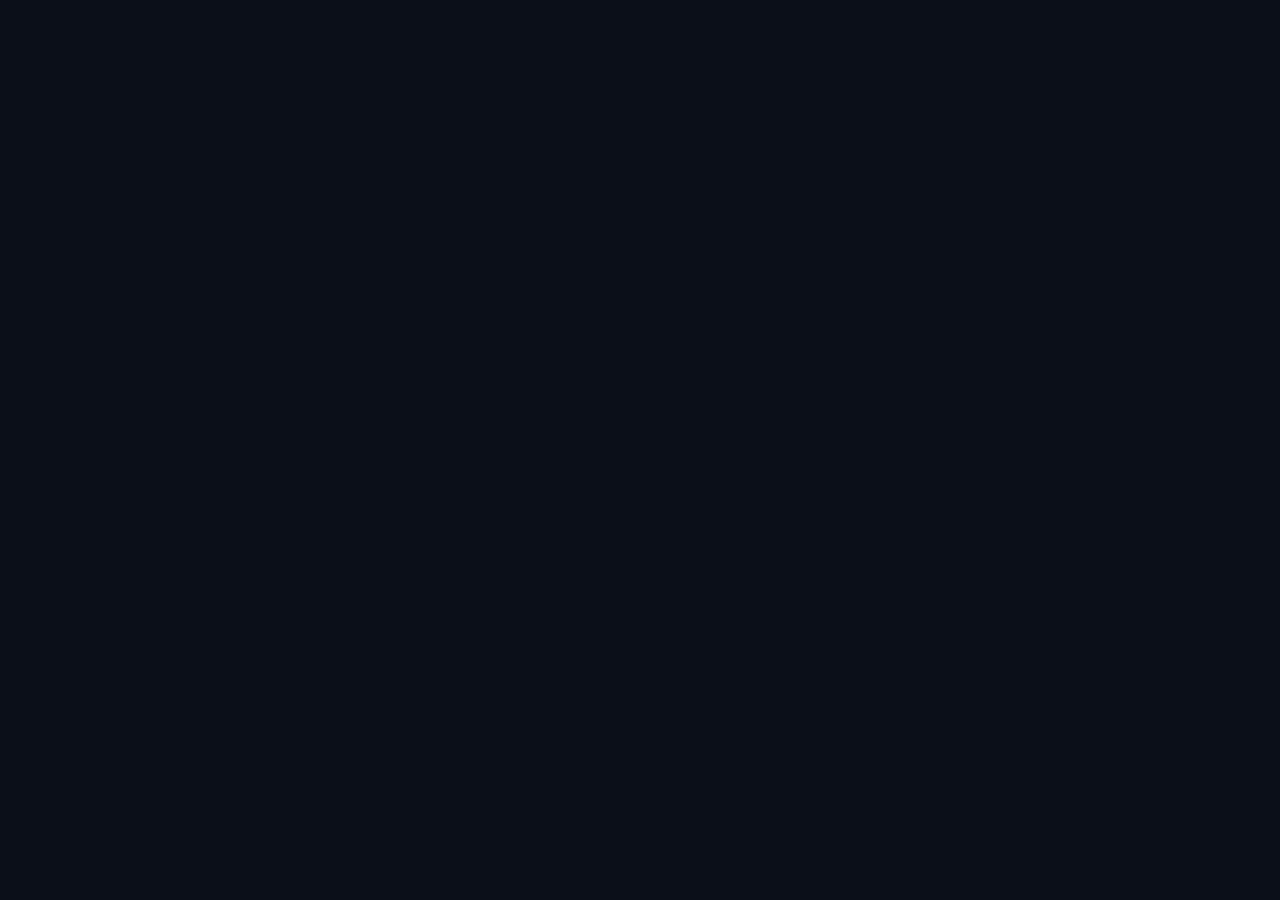
==== index.html @ 857e9949 "feat: complete multi-role authorization, secure backend, and deploy 22-question survey checklist" ====
<!DOCTYPE html>
<html lang="vi">
<head>
    <meta charset="UTF-8">
    <meta name="viewport" content="width=device-width, initial-scale=1.0">
    <title>Vinalink Doanh Chủ Workspace & Dashboard</title>
    <!-- Tailwind CSS -->
    <script src="https://cdn.tailwindcss.com"></script>
    <!-- Google Fonts Inter -->
    <link href="https://fonts.googleapis.com/css2?family=Inter:wght@300;400;500;600;700;800&display=swap" rel="stylesheet">
    <!-- Marked JS for parsing markdown -->
    <script src="https://cdn.jsdelivr.net/npm/marked/marked.min.js"></script>
    <style>
        body {
            font-family: 'Inter', sans-serif;
            background-color: #0b0f19;
            color: #f3f4f6;
        }
        /* Custom scrollbar for premium feel */
        ::-webkit-scrollbar {
            width: 6px;
            height: 6px;
        }
        ::-webkit-scrollbar-track {
            background: #0f172a;
        }
        ::-webkit-scrollbar-thumb {
            background: #334155;
            border-radius: 3px;
        }
        ::-webkit-scrollbar-thumb:hover {
            background: #475569;
        }
        /* Markdown rendering styles */
        .markdown-content h1 {
            font-size: 1.8rem;
            font-weight: 800;
            margin-top: 1.5rem;
            margin-bottom: 1rem;
            color: #ffffff;
            border-bottom: 1px solid #1e293b;
            padding-bottom: 0.5rem;
        }
        .markdown-content h2 {
            font-size: 1.4rem;
            font-weight: 700;
            margin-top: 1.5rem;
            margin-bottom: 0.8rem;
            color: #f1f5f9;
        }
        .markdown-content h3 {
            font-size: 1.1rem;
            font-weight: 600;
            margin-top: 1.2rem;
            margin-bottom: 0.6rem;
            color: #cbd5e1;
        }
        .markdown-content p {
            margin-bottom: 1rem;
            line-height: 1.6;
            color: #94a3b8;
        }
        .markdown-content ul {
            list-style-type: disc;
            margin-left: 1.5rem;
            margin-bottom: 1rem;
            color: #cbd5e1;
        }
        .markdown-content li {
            margin-bottom: 0.4rem;
        }
        .markdown-content table {
            width: 100%;
            border-collapse: collapse;
            margin-bottom: 1.5rem;
            font-size: 0.875rem;
        }
        .markdown-content th {
            background-color: #1e293b;
            color: #f1f5f9;
            font-weight: 600;
            padding: 0.75rem 1rem;
            border: 1px solid #334155;
            text-align: left;
        }
        .markdown-content td {
            padding: 0.75rem 1rem;
            border: 1px solid #1e293b;
            color: #94a3b8;
        }
        .markdown-content tr:nth-child(even) {
            background-color: #0f172a;
        }
        .markdown-content blockquote {
            border-left: 4px solid #10b981;
            background-color: rgba(16, 185, 129, 0.05);
            padding: 0.75rem 1rem;
            margin-bottom: 1.2rem;
            border-radius: 0 0.375rem 0.375rem 0;
        }
        .markdown-content strong {
            color: #ffffff;
        }
    </style>
</head>
<body>
    <div id="root"></div>

    <!-- React and ReactDOM CDNs -->
    <script src="https://unpkg.com/react@18/umd/react.production.min.js" crossorigin></script>
    <script src="https://unpkg.com/react-dom@18/umd/react-dom.production.min.js" crossorigin></script>
    <!-- Babel for JSX compilation -->
    <script src="https://unpkg.com/@babel/standalone/babel.min.js"></script>

    <script type="text/babel">
        const { useState, useMemo, useEffect } = React;

        // Inline SVG Icons
        const Icons = {
            Roadmap: () => <svg className="w-5 h-5" fill="none" viewBox="0 0 24 24" stroke="currentColor"><path strokeLinecap="round" strokeLinejoin="round" strokeWidth={2} d="M9 20l-5.447-2.724A1 1 0 013 16.382V5.618a1 1 0 011.447-.894L9 7m0 13l6-3m-6 3V7m6 10l4.553 2.276A1 1 0 0021 18.382V7.618a1 1 0 00-.553-.894L15 4m0 13V4m0 0L9 7" /></svg>,
            Document: () => <svg className="w-5 h-5" fill="none" viewBox="0 0 24 24" stroke="currentColor"><path strokeLinecap="round" strokeLinejoin="round" strokeWidth={2} d="M9 12h6m-6 4h6m2 5H7a2 2 0 01-2-2V5a2 2 0 012-2h5.586a1 1 0 01.707.293l5.414 5.414a1 1 0 01.293.707V19a2 2 0 01-2 2z" /></svg>,
            Visualizer: () => <svg className="w-5 h-5" fill="none" viewBox="0 0 24 24" stroke="currentColor"><path strokeLinecap="round" strokeLinejoin="round" strokeWidth={2} d="M16 8v8m-4-5v5m-4-2v2m-2 4h12a2 2 0 002-2V6a2 2 0 00-2-2H6a2 2 0 00-2 2v12a2 2 0 002 2z" /></svg>,
            Feedback: () => <svg className="w-5 h-5" fill="none" viewBox="0 0 24 24" stroke="currentColor"><path strokeLinecap="round" strokeLinejoin="round" strokeWidth={2} d="M11 5H6a2 2 0 00-2 2v11a2 2 0 002 2h11a2 2 0 002-2v-5m-1.414-9.414a2 2 0 112.828 2.828L11.828 15H9v-2.828l8.586-8.586z" /></svg>,
            Lock: () => <svg className="w-4 h-4" fill="none" viewBox="0 0 24 24" stroke="currentColor"><path strokeLinecap="round" strokeLinejoin="round" strokeWidth={2} d="M12 15v2m-6 4h12a2 2 0 002-2v-6a2 2 0 00-2-2H6a2 2 0 00-2 2v6a2 2 0 002 2zm10-10V7a4 4 0 00-8 0v4h8z" /></svg>,
            Unlock: () => <svg className="w-4 h-4 text-emerald-400" fill="none" viewBox="0 0 24 24" stroke="currentColor"><path strokeLinecap="round" strokeLinejoin="round" strokeWidth={2} d="M8 11V7a4 4 0 118 0m-4 8v2m-6 4h12a2 2 0 002-2v-6a2 2 0 00-2-2H6a2 2 0 00-2 2v6a2 2 0 002 2z" /></svg>,
            Target: () => <svg className="w-5 h-5" fill="none" viewBox="0 0 24 24" stroke="currentColor"><path strokeLinecap="round" strokeLinejoin="round" strokeWidth={2} d="M12 22a10 10 0 110-20 10 10 0 010 20zm0 0v-4m0-12V4M4 12H2m20 0h-2m-3.05-4.95l-1.42 1.42M7.47 16.53l-1.42 1.42m10.1-1.42l1.42 1.42M7.47 7.47l1.42-1.42" /></svg>,
            Brain: () => <svg className="w-5 h-5" fill="none" viewBox="0 0 24 24" stroke="currentColor"><path strokeLinecap="round" strokeLinejoin="round" strokeWidth={2} d="M9.663 17h4.673M12 3v1m6.364 1.636l-.707.707M21 12h-1M4 12H3m3.343-5.657l-.707-.707m2.828 9.9a5 5 0 117.072 0l-.548.547A3.374 3.374 0 0014 18.469V19a2 2 0 11-4 0v-.531c0-.895-.356-1.754-.988-2.386l-.548-.547z" /></svg>,
            Download: () => <svg className="w-4 h-4" fill="none" viewBox="0 0 24 24" stroke="currentColor"><path strokeLinecap="round" strokeLinejoin="round" strokeWidth={2} d="M8 5H6a2 2 0 00-2 2v12a2 2 0 002 2h10a2 2 0 002-2v-1M8 5a2 2 0 002 2h2a2 2 0 002-2M8 5a2 2 0 012-2h2a2 2 0 012 2m0 0h2a2 2 0 012 2v3m2 4H10m0 0l3-3m-3 3l3 3" /></svg>,
            Info: () => <svg className="w-5 h-5" fill="none" viewBox="0 0 24 24" stroke="currentColor"><path strokeLinecap="round" strokeLinejoin="round" strokeWidth={2} d="M13 16h-1v-4h-1m1-4h.01M21 12a9 9 0 11-18 0 9 9 0 0118 0z" /></svg>,
            Check: () => <svg className="w-4 h-4 text-emerald-400" fill="none" viewBox="0 0 24 24" stroke="currentColor"><path strokeLinecap="round" strokeLinejoin="round" strokeWidth={3} d="M5 13l4 4L19 7" /></svg>
        };

        const ARCHETYPES_DATA = [
            {
                id: "nhom_1",
                name: "Người Làm Thêm / Thu Nhập Thụ Động",
                subTitle: "Nhà Vua Tương Lai (Muốn làm chủ cuộc đời từ gốc rễ nhỏ bé)",
                badge: "Mẹ Bỉm, Văn Phòng",
                color: "emerald",
                themeHex: "#10b981",
                description: "Nhóm mong muốn gia tăng nguồn lực tài chính chủ động, bắt đầu tinh gọn từ vài giờ rảnh mỗi ngày mà không mạo hiểm rủi ro tài chính.",
                positioning: { x: 30, y: 75, label: "Thực Tế & An Toàn Cao" },
                empathy: {
                    thinkFeel: [
                        "Mong muốn kiếm thêm 5 - 10 triệu/tháng trang trải cuộc sống gia đình.",
                        "Rất sợ rủi ro mất tiền, lừa đảo, hoặc dính vào đa cấp biến tướng ôm hàng.",
                        "Tự ti về khả năng bán hàng, nghĩ rằng mình 'không có duyên'."
                    ],
                    hear: [
                        "Người thân cảnh báo: 'Coi chừng bị lừa đa cấp!', 'Đừng tin mấy việc online.'",
                        "Báo đài đưa tin về lừa đảo tài chính qua mạng, giật nợ."
                    ],
                    see: [
                        "Các bài đăng khoe doanh số khủng, nhà lầu xe hơi trên MXH (vừa mơ ước vừa nghi ngờ).",
                        "Bạn bè bè phái làm đại lý, bán hàng online có đồng ra đồng vào."
                    ],
                    sayDo: [
                        "Nói: 'Em chỉ muốn kiếm thêm ít đồng bỉm sữa, không muốn làm gì phức tạp đâu.'",
                        "Làm: Lướt mạng tìm việc cộng tác viên không cọc, bán đồ ăn vặt tự phát, đăng bài ngẫu hứng nhưng ít người mua."
                    ],
                    pains: [
                        "Nỗi sợ bị ép doanh số, dồn hàng, chôn vốn gây mâu thuẫn gia đình.",
                        "Sợ sản phẩm độc hại làm mất uy tín cá nhân tích lũy cả đời.",
                        "Sợ bị bỏ rơi bơ vơ giữa chợ, không ai kèm cặp hướng dẫn."
                    ],
                    gains: [
                        "Có quy trình thực chiến bài bản, 'mì ăn liền' có thể copy paste ra đơn ngay.",
                        "Sản phẩm thảo dược Việt Nam thương hiệu quốc gia chất lượng tốt giá bình dân.",
                        "Được đội nhóm đồng hành cầm tay chỉ việc tận tình."
                    ]
                },
                vpc: {
                    jobs: [
                        "Tạo dòng tiền phụ từ 5 - 10 triệu/tháng bằng thời gian nhàn rỗi.",
                        "Tự chủ tài chính cá nhân, không phụ thuộc hoàn toàn vào thu nhập chính.",
                        "Được xã hội công nhận là năng động, biết vun vén gia đình."
                    ],
                    pains: [
                        "Áp lực tài chính từ việc ôm hàng ban đầu.",
                        "Mất uy tín cá nhân nếu sản phẩm không đảm bảo.",
                        "Cảm giác cô độc và bế tắc khi không biết cách tìm kiếm khách hàng đầu tiên."
                    ],
                    gains: [
                        "Quy trình bán lẻ dễ sao chép nhanh chóng.",
                        "Tự tin chia sẻ sản phẩm vì chất lượng thực tế vượt kỳ vọng.",
                        "Sinh hoạt trong một cộng đồng hỗ trợ ấm áp, tích cực."
                    ],
                    products: [
                        "Gói khởi động linh hoạt một lần duy nhất (Đồng/Bạc) từ 800k - 1.6 triệu đồng.",
                        "Quy trình đào tạo EMC rút gọn tối giản hóa mọi bước thực hành.",
                        "Hệ thống VPOL xử lý vận hành, đóng gói, giao hàng tự động không cần mang trữ hàng."
                    ],
                    painRelievers: [
                        "Không áp chỉ tiêu doanh số cá nhân hàng tháng để ép trữ hàng.",
                        "Thảo dược công nghệ cao từ nhà máy IMC đạt tiêu chuẩn GMP-WHO danh tiếng Việt Nam.",
                        "Chế độ người đi trước kèm cặp hướng dẫn 1-1 nhiệt tình."
                    ],
                    gainCreators: [
                        "Sơ đồ Nhị phân lai Mặt trời bảo lưu tích lũy điểm trọn đời không mất đi.",
                        "Sponsor Bonus 25% CV thanh khoản ngay giúp giải quyết nhu cầu kiếm tiền nhanh.",
                        "Trang bị sẵn Landing Page cá nhân và hệ thống phễu tuyển dụng số hóa tinh gọn."
                    ]
                },
                fitMatrix: [
                    { need: "💥 Rủi ro tài chính", struggle: "Sợ ôm hàng, chôn vốn ban đầu gây xung đột tài chính cá nhân.", solution: "Không ép doanh số cá nhân hàng tháng + Mức năng động cực thấp." },
                    { need: "🛡️ Uy tín cá nhân", struggle: "Sợ sản phẩm kém chất lượng, bị mang tiếng lừa đảo đa cấp.", solution: "Thảo dược Việt công nghệ sinh học cao (IMC), giấy phép Bộ Công Thương, chuẩn GMP-WHO." },
                    { need: "🎓 Kỹ năng & Nhân bản", struggle: "Thiếu kỹ năng bán hàng, lo lắng hệ thống dưới khó tự sao chép.", solution: "Giáo trình đào tạo EMC cải tiến tối giản + Landing Page & Phễu tuyển dụng tự động hóa." },
                    { need: "🤝 Giá trị tinh thần", struggle: "Ngại sự áp lực chạy số ảo, chèo kéo bạn bè; mong muốn văn hóa nhân văn.", solution: "Định vị 'Đồng hành dụng tâm, trí tuệ, nâng đỡ' + Văn hóa 'An vui & Tinh gọn'." }
                ],
                pitchTemplates: [
                    {
                        title: "📲 Kịch bản tin nhắn tiếp cận nhanh (Mẹ bỉm sữa, Văn phòng)",
                        content: `Chào bạn,\n\nMình thấy bạn đang quan tâm đến các cơ hội kinh doanh online kiếm thêm thu nhập thụ động đúng không? Bên hệ thống của mình có quy trình khởi nghiệp cực kỳ tinh gọn cho người mới bắt đầu:\n\n1. KHÔNG ÉP DOANH SỐ: Bạn không lo phải ôm hàng hay chôn vốn, bắt đầu cực kỳ an toàn.\n2. QUY TRÌNH EMC RÚT GỌN: Có sẵn bài viết, hình ảnh và cách làm, bạn chỉ việc copy-paste theo hướng dẫn là có thể ra đơn ngay trong ngày.\n3. VẬN HÀNH TỰ ĐỘNG: Tổng kho xử lý hết việc đóng gói và ship hàng, bạn chỉ cần một chiếc điện thoại lúc rảnh.\n\nNếu bạn muốn trải nghiệm thử quy trình 0 đồng này, mình chia sẻ tài liệu qua Zalo nhé!`
                    },
                    {
                        title: "📝 Mẫu tin đăng tuyển dụng Group Cộng đồng / Facebook",
                        content: `📌 TUYỂN CỘNG TÁC VIÊN KINH DOANH THẢO DƯỢC CÔNG NGHỆ CAO (KHÔNG VỐN - KHÔNG ÔM HÀNG)\n\nBạn là mẹ bỉm sữa hoặc dân văn phòng muốn tận dụng 2 tiếng rảnh rỗi mỗi ngày để tạo thêm thu nhập 5-10 triệu/tháng? \n\n🌿 HỢP TAC CÙNG VINALINK GROUP:\n❌ Không áp chỉ tiêu doanh số cá nhân - Không lo chôn vốn.\n❌ Không cần tự đóng gói và giao hàng - Tổng kho xử lý tự động.\n✅ Được hỗ trợ Landing Page cá nhân và quy trình EMC "cầm tay chỉ việc" thực chiến.\n✅ Sản phẩm thảo dược Việt Nam đạt chuẩn GMP-WHO uy tín, dễ bán.\n\n👉 Inbox ngay để nhận quy trình chuyển giao miễn phí!`
                    }
                ]
            },
            {
                id: "nhom_2",
                name: "Người Tiêu Dùng Chuyển Đổi",
                subTitle: "Pháp Sư Chuyển Hóa (Yêu bản chất sản phẩm, muốn lan tỏa tự nhiên)",
                badge: "Khách Quen, Yêu Sức Khỏe",
                color: "indigo",
                themeHex: "#6366f1",
                description: "Nhóm khách hàng sử dụng sản phẩm thực tế có kết quả xuất sắc, có khao khát lan tỏa giá trị thảo dược nước nhà và muốn tiêu dùng miễn phí.",
                positioning: { x: 70, y: 35, label: "Trải Nghiệm & Đổi Mới Tâm Sức" },
                empathy: {
                    thinkFeel: [
                        "Nhận thức sâu sắc giá trị bảo vệ sức khỏe chủ động.",
                        "Yêu thích tinh hoa y học cổ truyền kết hợp công nghệ sinh học cao của Việt Nam.",
                        "Nhạy cảm về chi phí sử dụng lâu dài hàng tháng.",
                        "Ngại định kiến xã hội rằng mình lợi dụng bạn bè để 'bán đa cấp trục lợi'."
                    ],
                    hear: [
                        "Người thân khen ngợi cải thiện sức khỏe sau khi dùng ké sản phẩm.",
                        "Ý kiến chuyên gia, bác sĩ nhấn mạnh phòng bệnh hơn chữa bệnh."
                    ],
                    see: [
                        "Thực trạng ô nhiễm môi trường, thực phẩm bẩn rình rập hàng ngày.",
                        "Kết quả xét nghiệm lâm sàng bản thân tiến triển tốt sau khi trải nghiệm sản phẩm Vinalink."
                    ],
                    sayDo: [
                        "Nói: 'Sản phẩm này cực tốt, tôi uống thấy hiệu quả kỳ diệu thật, bạn thử dùng xem sao.'",
                        "Làm: Đăng ký thành viên Khách hàng Thân thiết (KHTT) mua giá sỉ, tự tin chia sẻ câu chuyện thật của gia đình mình."
                    ],
                    pains: [
                        "Chi phí gia đình duy trì đều đặn hàng tháng tương đối lớn so với ví tiền.",
                        "Không có kiến thức chuyên sâu để giải thích chi tiết cơ chế khoa học phức tạp khi bạn bè thắc mắc.",
                        "Sợ đánh mất thiện cảm mối quan hệ bạn bè thân thiết lâu năm."
                    ],
                    gains: [
                        "Mua sản phẩm chính hãng chiết khấu sâu nhất từ tổng kho.",
                        "Tham gia học hỏi từ cộng đồng chia sẻ lối sống xanh, khoa học.",
                        "Tích lũy hoa hồng gián tiếp từ chia sẻ thật để bù trừ chi phí, hướng tới dùng sản phẩm miễn phí."
                    ]
                },
                vpc: {
                    jobs: [
                        "Tối ưu chi phí chăm sóc sức khỏe lâu dài của đại gia đình.",
                        "Chia sẻ giải pháp cải thiện sức khỏe uy tín giúp đỡ người thân quen.",
                        "Trở thành một hạt nhân sống khỏe, tích cực trong cộng đồng."
                    ],
                    pains: [
                        "Gánh nặng chi phí sử dụng sản phẩm trường kỳ.",
                        "Không biết diễn giải chuyên môn y dược phức tạp.",
                        "Sợ bị hiểu lầm là đi 'lôi kéo, dụ dỗ' trục lợi bè bạn."
                    ],
                    gains: [
                        "Dùng sản phẩm đạt hiệu quả tối đa với chi phí tối thiểu.",
                        "Nắm bắt kiến thức y học thường thức chuẩn xác.",
                        "Cảm giác tự hào an lành khi cứu giúp/giới thiệu điều tốt cho mọi người."
                    ],
                    products: [
                        "Đăng ký miễn phí tài khoản Khách hàng Thân thiết (KHTT) hưởng ưu đãi giá sỉ.",
                        "Các hội thảo chuyên đề sức khỏe thường kỳ chia sẻ bởi bác sĩ chuyên môn.",
                        "Công thức Storytelling (Kể chuyện chân thực) dễ ứng dụng của hệ thống EMC."
                    ],
                    painRelievers: [
                        "Không yêu cầu trữ hàng, đóng gói hay giao nhận; hệ thống logistics tự động xử lý trực tiếp.",
                        "Doanh số mua của khách hàng thân thiết được tích lũy thẳng vào mã số, tối ưu điểm thưởng.",
                        "Giáo trình chăm sóc sức khỏe tinh gọn giúp tự học nhanh chóng."
                    ],
                    gainCreators: [
                        "Chính sách dùng hoa hồng hệ thống bù đắp đơn hàng tiêu dùng cá nhân (Dùng sản phẩm 0 đồng).",
                        "Môi trường văn hóa giao lưu nâng đỡ tinh thần 'An vui & Tinh gọn'.",
                        "Mô hình hỗ trợ tư vấn chéo 2-1 trực tiếp từ các cố vấn sức khỏe chuyên sâu (Upline)."
                    ]
                },
                fitMatrix: [
                    { need: "💸 Gánh nặng chi phí", struggle: "Chi phí gia đình duy trì đều đặn hàng tháng tương đối lớn so với ví tiền.", solution: "Tích lũy điểm nhận hoa hồng tự nhiên từ chia sẻ, hướng tới dùng sản phẩm miễn phí (0 đồng)." },
                    { need: "🔬 Chuyên môn y dược", struggle: "Không biết diễn giải chuyên môn y dược phức tạp khi bạn bè thắc mắc.", solution: "Giáo trình sức khỏe tinh gọn dễ học + Các buổi chia sẻ từ bác sĩ chuyên môn." },
                    { need: "🤝 Định kiến xã hội", struggle: "Sợ bị hiểu lầm là đi 'lôi kéo, dụ dỗ' trục lợi bè bạn.", solution: "Không cần đóng gói/giao hàng/thu tiền (logistics VPOL tự động) + Chia sẻ tự nhiên theo Storytelling." },
                    { need: "🤝 Giá trị tinh thần", struggle: "Ngại sự áp lực chạy số ảo, chèo kéo bạn bè; mong muốn văn hóa nhân văn.", solution: "Định vị 'Đồng hành dụng tâm, trí tuệ, nâng đỡ' + Văn hóa 'An vui & Tinh gọn'." }
                ],
                pitchTemplates: [
                    {
                        title: "🗣️ Kịch bản hội thoại trực tiếp / Chia sẻ tự nhiên (Storytelling)",
                        content: `(Sau khi người quen hỏi thăm về sức khỏe hoặc khen ngợi sự cải thiện của mình/người thân)\n\n"Thực sự là đợt trước mình dùng sản phẩm thảo dược công nghệ sinh học của Vinalink này thấy cải thiện rõ rệt quá nên mới duy trì dùng đều đặn. \n\nMình thấy sản phẩm Việt Nam công nghệ cao thế này rất đáng dùng, mà lại được đăng ký tài khoản Khách hàng Thân thiết (KHTT) miễn phí mua giá sỉ trực tiếp từ công ty luôn, không qua trung gian nên rất an tâm.\n\nHơn nữa, khi mình chia sẻ trải nghiệm thật cho bạn bè và họ cũng tự mở mã mua hàng giống mình, công ty tự động trích hoa hồng gián tiếp tích lũy vào tài khoản cho mình. Nhờ vậy mà giờ mình toàn được dùng sản phẩm miễn phí (0 đồng) đấy. \n\nĐể mình gửi link mở tài khoản miễn phí trực tiếp từ tổng kho công ty cho bạn tự đặt mua dùng thử nhé, giá sỉ tốt lắm!"`
                    }
                ]
            },
            {
                id: "nhom_3",
                name: "Doanh Chủ Hệ Thống / Thủ Lĩnh Chuyên Nghiệp",
                subTitle: "Chiến Binh Chinh Phục (Khao khát tạo lập giang sơn tài chính thụ động thực sự)",
                badge: "Leader MLM, Chủ Doanh Nghiệp",
                color: "amber",
                themeHex: "#f59e0b",
                description: "Các thủ lĩnh hệ thống giàu kinh nghiệm bán hàng/bảo hiểm, khát khao làm chủ mô hình dòng tiền thụ động vững chãi, không ly khai tách nhánh.",
                positioning: { x: 50, y: 15, label: "Kiểm Sát Cao & Phát Triển Rộng" },
                empathy: {
                    thinkFeel: [
                        "Khao khát xây dựng doanh nghiệp dòng tiền bền vững lên tới hàng trăm triệu mỗi tháng.",
                        "Rất lo lắng nguy cơ hệ thống đổ gãy do chính sách tách nhánh ly khai khốc liệt của các hãng MLM lớn.",
                        "Đòi hỏi nền tảng pháp lý tối thượng, chuẩn sạch tại Việt Nam để bảo vệ sự nghiệp trọn đời và thừa kế."
                    ],
                    hear: [
                        "Đồng nghiệp than thở gãy rụng nhóm do áp lực doanh số nhóm quá ngột ngạt.",
                        "Vấn nạn bán phá giá, bán lén, cạnh tranh nội bộ bẩn thỉu tàn phá hệ thống."
                    ],
                    see: [
                        "Các tập đoàn MLM nước ngoài liên tục vướng giấy phép hoặc thay đổi cơ chế bất thình lình tước đoạt quyền lợi NPP.",
                        "Xu hướng bùng nổ của thị trường chăm sóc sức khỏe tự nhiên nội địa Việt Nam."
                    ],
                    sayDo: [
                        "Nói về bản đồ tầm nhìn, định hướng chiến lược đào tạo, phát triển tổ chức.",
                        "Làm: Nghiên cứu kỹ lưỡng sơ đồ trả thưởng, lập kế hoạch ngân sách, tích cực chiêu mộ hiền tài cốt cán và xây dựng giáo trình đào tạo bài bản."
                    ],
                    pains: [
                        "Cơ chế ly khai (tuyến dưới thăng cấp giỏi hơn sẽ bị tách nhánh khiến mất đi nguồn thu lớn).",
                        "Nạn bán phá giá thị trường do hệ thống dưới bị ép ôm hàng để giữ danh hiệu ảo.",
                        "Rủi ro mất trắng cơ nghiệp tích lũy nhiều năm do công ty đối tác thiếu cam kết pháp lý lâu dài."
                    ],
                    gains: [
                        "Sơ đồ vận hành thông minh cộng dồn doanh số trọn đời bảo toàn thành quả.",
                        "Hệ thống công cụ chuyển đổi số hiện đại tự động hóa quản trị hàng ngàn thành viên.",
                        "Hệ giá trị văn hóa gắn kết bền chặt thu hút nhân tài thực thụ hướng thượng."
                    ]
                },
                vpc: {
                    jobs: [
                        "Xây dựng kỳ quan hệ thống phân phối lớn phát sinh dòng tiền thụ động vô hạn.",
                        "Thăng hạng các vị trí đỉnh cao (Crown Diamond/Ambassador) khẳng định tầm vóc thủ lĩnh.",
                        "Kiến tạo di sản kinh doanh vững chắc, có tính thừa kế hợp pháp cho thế hệ con cháu."
                    ],
                    pains: [
                        "Rủi ro gãy nhánh, ly khai mất thu nhập thụ động khi tuyến dưới bứt phá xuất sắc.",
                        "Chi phí vận hành cồng kềnh, mệt mỏi xử lý tàn dư từ vấn nạn ôm hàng phá giá.",
                        "Nền tảng kỹ thuật số của hệ thống lỗi thời làm hạn chế tốc độ nhân bản quy mô lớn."
                    ],
                    gains: [
                        "Bảo tồn trọn vẹn nhánh mạnh thông qua cơ chế tích lũy cộng hưởng.",
                        "Giải phóng sức lao động cá nhân nhờ quy trình tự động hóa nhân bản hoàn hảo.",
                        "Quy quy tụ cộng đồng nhân tài bền chặt nhờ văn hóa chính trực nhân văn."
                    ],
                    products: [
                        "Sơ đồ trả thưởng nhị phân lai mặt trời được Bộ Công Thương phê chuẩn nghiêm ngặt.",
                        "Mô hình huấn luyện sao chép EMC tự động hóa toàn diện.",
                        "Nền tảng số hóa VPOL đồng bộ cùng kho Landing Page phễu thông minh."
                    ],
                    painRelievers: [
                        "Chính sách không ly khai: Hưởng Matching Bonus sâu từ F1 đến F5 đảm bảo thu nhập cộng hưởng cực lớn từ tuyến dưới siêu việt.",
                        "Tích lũy cộng dồn doanh số nhóm trọn đời giữ vững danh vị không lo hạ bậc.",
                        "Năng động cực thấp kết hợp gom doanh số khách hàng sỉ giúp triệt hạ tận gốc áp lực chôn vốn phá giá."
                    ],
                    gainCreators: [
                        "Bản đồ lộ trình phát triển doanh chủ 3 năm an vui mang tính dẫn dắt tầm cao.",
                        "Chia sẻ Quỹ Lãnh Đạo Toàn Quốc 4% doanh số toàn quốc cùng đặc quyền nhận Mercedes-Benz.",
                        "Hỗ trợ hệ thống phễu công nghệ tuyển dụng thu hút lead tự động giúp tối ưu năng suất tuyển F1."
                    ]
                },
                fitMatrix: [
                    { need: "📉 Rủi ro gãy rụng", struggle: "Cơ chế ly khai làm gãy nhánh, mất thu nhập thụ động khi tuyến dưới thăng cấp giỏi vượt bậc.", solution: "Sơ đồ Nhị phân lai Mặt trời KHÔNG LY KHAI, hưởng Matching Bonus sâu F1-F5 cộng hưởng thu nhập." },
                    { need: "📦 Áp lực doanh số", struggle: "Chi phí vận hành cồng kềnh, mệt mỏi xử lý tàn dư từ vấn nạn ôm hàng phá giá.", solution: "Tích lũy cộng dồn doanh số nhóm trọn đời giữ danh vị không hạ cấp + Năng động cá nhân cực thấp." },
                    { need: "⚙️ Nhân bản quy mô", struggle: "Nền tảng kỹ thuật số lỗi thời làm hạn chế tốc độ nhân bản xuống các tầng sâu.", solution: "Hệ thống phễu công nghệ tuyển dụng thu hút lead tự động + Nền tảng số hóa VPOL đồng bộ." },
                    { need: "🤝 Giá trị tinh thần", struggle: "Ngại sự áp lực chạy số ảo, chèo kéo bạn bè; mong muốn văn hóa nhân văn.", solution: "Định vị 'Đồng hành dụng tâm, trí tuệ, nâng đỡ' + Văn hóa 'An vui & Tinh gọn'." }
                ],
                pitchTemplates: [
                    {
                        title: "👔 Kịch bản tiếp cận thủ lĩnh MLM / Kinh doanh bảo hiểm / Doanh chủ",
                        content: `Chào anh/chị,\n\nVới kinh nghiệm xây dựng hệ thống lớn của anh/chị, em rất muốn thảo luận về một mô hình trả thưởng và vận hành cực kỳ nhân văn và giải phóng sức lao động tại Vinalink hiện nay:\n\n1. SƠ ĐỒ KHÔNG LY KHAI: Dù tuyến dưới có phát triển giỏi vượt cấp, họ vẫn thuộc trực hệ của anh/chị. Matching Bonus hưởng sâu từ F1 đến F5 trên thu nhập chu kỳ của họ, bảo toàn dòng tiền thụ động trọn đời cho anh/chị.\n2. CỘNG DỒN DOANH SỐ TRỌN ĐỜI: Danh hiệu nhóm được cộng dồn lũy kế qua các tháng và không bao giờ bị hạ cấp, giúp triệt tiêu hoàn toàn áp lực chạy số ảo hay ép tuyến dưới ôm hàng.\n3. HỆ THỐNG VPOL SỐ HÓA: Quản trị tự động quy mô hàng ngàn người, quy trình sao chép EMC cải tiến giúp nhân bản cực nhanh xuống các tầng sâu mà không tốn sức hỗ trợ trực tiếp.\n\nEm rất hy vọng được trao đổi sâu hơn về lộ trình 3 năm xây dựng dòng tiền thụ động tỷ đồng cùng anh/chị. Chúng ta hẹn gặp trực tiếp hoặc qua Zoom tối nay nhé!`
                    }
                ]
            }
        ];

        const ALL_DOCUMENTS = [
            { id: "vinalink-parent-research.md", name: "1. Nghiên cứu công ty mẹ", adminOnly: false },
            { id: "phan-tich-co-che-kinh-doanh.md", name: "2. Phân tích cơ chế kinh doanh EMC", adminOnly: false },
            { id: "doanh-chu-checklist.md", name: "3. Checklist khảo sát tầm nhìn (Trắng)", adminOnly: false },
            { id: "downline-customer-persona.md", name: "4. Chân dung khách hàng mục tiêu", adminOnly: false },
            { id: "vinalink-simulator-desc.md", name: "5. Giải thuật Bộ mô phỏng Kế hoạch 3 năm", adminOnly: false },
            { id: "bo-chuan-muc-trao-doi-doanh-chu.md", name: "6. Bộ chuẩn mực trao đổi doanh chủ", adminOnly: false },
            { id: "doi-chieu-bao-cao.md", name: "7. Báo cáo đối chiếu & Đánh giá (Sai phạm)", adminOnly: true }
        ];

        function App() {
            const [currentView, setCurrentView] = useState("roadmap"); // "roadmap" | "documents" | "visualizer" | "feedback"
            const [isAdmin, setIsAdmin] = useState(() => localStorage.getItem("sihub_is_admin") === "true");
            const [passwordInput, setPasswordInput] = useState("");
            const [showLoginModal, setShowLoginModal] = useState(false);
            
            // Visualizer State
            const [selectedGroup, setSelectedGroup] = useState("nhom_1");
            const [currentVisualizerTab, setCurrentVisualizerTab] = useState("empathy");
            
            // Document Viewer State
            const [selectedDoc, setSelectedDoc] = useState("vinalink-parent-research.md");
            const [docHtml, setDocHtml] = useState("");
            const [loadingDoc, setLoadingDoc] = useState(false);
            
            // Feedback Form State (22 trường dữ liệu tương ứng doanh-chu-checklist.md)
            const [formData, setFormData] = useState({
                doanhChuName: "Doanh Chủ Vinalink",
                e1: "15.000.000 VNĐ",
                e2: "60.000.000 VNĐ",
                e3: "150.000.000 VNĐ",
                motivation: "Tự do tài chính & Tạo lập tài sản kế thừa",
                a2: "3", // Số F1 nòng cốt
                totalMembers: "1000",
                distributionRatio: "80% tiêu dùng - 20% kinh doanh",
                culture: "Tinh gọn, An vui, Cam kết",
                leadershipStyle: "Lãnh đạo phục vụ (Servant Leadership)",
                d1: "4", // Giờ làm việc/ngày
                d2: "5.000.000 VNĐ",
                skills: ["Thuyết trình & Đào tạo sản phẩm"],
                a1: ["Cầm tay chỉ việc hướng dẫn tuyển dụng", "Đồng hành chia sẻ trực tiếp (OPP 2-1)"],
                lvpStyle: "Đào tạo thực chiến y học cổ truyền dân tộc kết hợp phễu tuyển dụng tự động.",
                lvpIntra: ["Quy trình EMC cải tiến dễ sao chép", "Văn hóa An vui & Tinh gọn"],
                lvpInter: ["Lợi thế Thuần Việt giá bình dân", "Chính sách trả thưởng nhị phân lai không ly khai"],
                lvpBrand: "Người dẫn đường tận tâm, cam kết hỗ trợ F1 thực chiến.",
                b1: "nhom_3", // Thủ lĩnh chuyên nghiệp
                b2: "Nhân viên văn phòng, người làm tự do 30-45 tuổi.",
                c1: ["Khát khao & Động lực lớn", "Tinh thần học hỏi (Coachability)", "Cam kết thời gian"],
                c2: "Trải nghiệm ít nhất 1 sản phẩm & hoàn thành khóa học pháp lý cơ bản 3 ngày."
            });

            // Admin config variables (Loaded from localStorage)
            const [apiConfig, setApiConfig] = useState(() => ({
                scriptUrl: localStorage.getItem("sihub_script_url") || "",
                accessToken: localStorage.getItem("sihub_access_token") || "sihub_token_2026"
            }));

            const [submitStatus, setSubmitStatus] = useState({ type: null, msg: "" });

            // Filter documents based on Admin Role
            const visibleDocuments = useMemo(() => {
                return ALL_DOCUMENTS.filter(doc => !doc.adminOnly || isAdmin);
            }, [isAdmin]);

            // Handle Admin Login
            const handleAdminLogin = (e) => {
                e.preventDefault();
                if (passwordInput === "sihub2026") {
                    setIsAdmin(true);
                    localStorage.setItem("sihub_is_admin", "true");
                    setShowLoginModal(false);
                    setPasswordInput("");
                } else {
                    alert("Sai mật khẩu cố vấn! Vui lòng kiểm tra lại.");
                }
            };

            // Handle Admin Logout
            const handleAdminLogout = () => {
                setIsAdmin(false);
                localStorage.removeItem("sihub_is_admin");
                // If current view is showing admin only doc, switch to default
                const currentDocMeta = ALL_DOCUMENTS.find(d => d.id === selectedDoc);
                if (currentDocMeta && currentDocMeta.adminOnly) {
                    setSelectedDoc("vinalink-parent-research.md");
                }
            };

            // Load Document Markdown
            useEffect(() => {
                if (currentView === "documents") {
                    setLoadingDoc(true);
                    fetch(`./${selectedDoc}`)
                        .then(res => {
                            if (!res.ok) throw new Error("File not found");
                            return res.text();
                        })
                        .then(text => {
                            marked.setOptions({ breaks: true, gfm: true });
                            setDocHtml(marked.parse(text));
                            setLoadingDoc(false);
                        })
                        .catch(err => {
                            console.error(err);
                            setDocHtml(`<div class="p-6 text-red-400 bg-red-950/20 border border-red-800/40 rounded-xl">
                                <strong>⚠️ Lỗi tải file:</strong> Không tìm thấy tệp <code>${selectedDoc}</code> hoặc tệp chưa được di chuyển vào thư mục deploy.
                            </div>`);
                            setLoadingDoc(false);
                        });
                }
            }, [selectedDoc, currentView]);

            const activeVisualizerData = useMemo(() => {
                return ARCHETYPES_DATA.find(g => g.id === selectedGroup);
            }, [selectedGroup]);

            const copyToClipboard = (text) => {
                const tempTextArea = document.createElement("textarea");
                tempTextArea.value = text;
                document.body.appendChild(tempTextArea);
                tempTextArea.select();
                document.execCommand("copy");
                document.body.removeChild(tempTextArea);
                alert("Đã sao chép kịch bản tuyển dụng vào bộ nhớ tạm!");
            };

            const handleInputChange = (e) => {
                const { name, value } = e.target;
                setFormData(prev => ({ ...prev, [name]: value }));
            };

            // Handle multiple selection (checkboxes)
            const handleCheckboxChange = (name, value) => {
                setFormData(prev => {
                    const currentValues = prev[name] || [];
                    if (currentValues.includes(value)) {
                        return { ...prev, [name]: currentValues.filter(v => v !== value) };
                    } else {
                        return { ...prev, [name]: [...currentValues, value] };
                    }
                });
            };

            // Save Admin Configuration to LocalStorage
            const handleConfigChange = (e) => {
                const { name, value } = e.target;
                setApiConfig(prev => {
                    const newConfig = { ...prev, [name]: value };
                    localStorage.setItem(`sihub_${name}`, value);
                    return newConfig;
                });
            };

            // Submit Form to Google Sheets
            const handleFormSubmit = (e) => {
                e.preventDefault();
                setSubmitStatus({ type: "pending", msg: "Đang mã hóa và gửi phản hồi lên Google Sheets..." });
                
                const postData = {
                    timestamp: new Date().toISOString(),
                    accessToken: apiConfig.accessToken,
                    ...formData
                };

                // Chế độ mô phỏng
                if (!apiConfig.scriptUrl) {
                    setTimeout(() => {
                        setSubmitStatus({ 
                            type: "success", 
                            msg: "Đăng ký phản hồi thành công! (Chế độ mô phỏng: Đã lưu dữ liệu tạm thời. Để chạy thực tế, vui lòng cấu hình link Google Apps Script ở phần cấu hình Admin)." 
                        });
                        console.log("Mock data submitted:", postData);
                    }, 1500);
                    return;
                }

                // POST request to Web App Google Apps Script
                fetch(apiConfig.scriptUrl, {
                    method: "POST",
                    mode: "no-cors",
                    headers: {
                        "Content-Type": "application/json"
                    },
                    body: JSON.stringify(postData)
                })
                .then(() => {
                    setSubmitStatus({ 
                        type: "success", 
                        msg: "Gửi phản hồi lên Google Sheets thành công! Dữ liệu sẽ được tự động đồng bộ về máy local lúc 20:00 hàng ngày." 
                    });
                })
                .catch(err => {
                    console.error(err);
                    setSubmitStatus({ 
                        type: "error", 
                        msg: "Lỗi kết nối: Không thể gửi dữ liệu tới Google Apps Script URL. Vui lòng kiểm tra lại cấu hình bảo mật hoặc đường dẫn URL." 
                    });
                });
            };

            return (
                <div className="min-h-screen flex flex-col bg-[#0b0f19] text-gray-100 selection:bg-emerald-500 selection:text-white">
                    {/* Header bar */}
                    <header className="border-b border-gray-800 bg-[#0e1726]/80 backdrop-blur-md sticky top-0 z-50 px-6 py-4 flex flex-col md:flex-row justify-between items-center gap-4">
                        <div className="flex items-center gap-3">
                            <div className="p-2.5 bg-emerald-500/10 rounded-xl border border-emerald-500/30 text-emerald-400">
                                <Icons.Target />
                            </div>
                            <div>
                                <h1 className="text-xl font-bold tracking-tight bg-gradient-to-r from-emerald-400 via-teal-300 to-indigo-400 bg-clip-text text-transparent">
                                    Vinalink Doanh Chủ Portal
                                </h1>
                                <p className="text-xs text-gray-400 font-medium">Không Gian Làm Việc, Trao Đổi Tài Liệu & Đồng Bộ Phản Hồi</p>
                            </div>
                        </div>
                        
                        {/* Navigation Menu */}
                        <div className="flex flex-wrap items-center gap-3">
                            <nav className="flex items-center bg-[#111a2e] p-1 rounded-xl border border-gray-800 text-xs">
                                <button 
                                    onClick={() => setCurrentView("roadmap")}
                                    className={`py-2 px-4 rounded-lg font-bold flex items-center gap-1.5 transition ${currentView === "roadmap" ? "bg-emerald-500 text-white shadow-md shadow-emerald-500/10" : "text-gray-400 hover:text-gray-200"}`}
                                >
                                    <Icons.Roadmap /> Lộ Trình & Tiến Độ
                                </button>
                                <button 
                                    onClick={() => setCurrentView("documents")}
                                    className={`py-2 px-4 rounded-lg font-bold flex items-center gap-1.5 transition ${currentView === "documents" ? "bg-emerald-500 text-white shadow-md shadow-emerald-500/10" : "text-gray-400 hover:text-gray-200"}`}
                                >
                                    <Icons.Document /> Tài Liệu (.md)
                                </button>
                                <button 
                                    onClick={() => setCurrentView("visualizer")}
                                    className={`py-2 px-4 rounded-lg font-bold flex items-center gap-1.5 transition ${currentView === "visualizer" ? "bg-emerald-500 text-white shadow-md shadow-emerald-500/10" : "text-gray-400 hover:text-gray-200"}`}
                                >
                                    <Icons.Visualizer /> Tuyển Dụng F1
                                </button>
                                <button 
                                    onClick={() => setCurrentView("feedback")}
                                    className={`py-2 px-4 rounded-lg font-bold flex items-center gap-1.5 transition ${currentView === "feedback" ? "bg-emerald-500 text-white shadow-md shadow-emerald-500/10" : "text-gray-400 hover:text-gray-200"}`}
                                >
                                    <Icons.Feedback /> Checklist Phản Hồi
                                </button>
                            </nav>

                            {/* Admin Auth Toggle */}
                            {isAdmin ? (
                                <button 
                                    onClick={handleAdminLogout}
                                    className="py-2 px-3 bg-red-500/10 hover:bg-red-500/20 border border-red-500/30 text-red-400 font-bold rounded-xl text-xs flex items-center gap-1.5 transition"
                                >
                                    <Icons.Unlock /> Cố Vấn (Thoát)
                                </button>
                            ) : (
                                <button 
                                    onClick={() => setShowLoginModal(true)}
                                    className="py-2 px-3 bg-gray-800 hover:bg-gray-700 border border-gray-700 text-gray-300 font-bold rounded-xl text-xs flex items-center gap-1.5 transition"
                                >
                                    <Icons.Lock /> Cố Vấn
                                </button>
                            )}
                        </div>
                    </header>

                    {/* Admin Login Modal */}
                    {showLoginModal && (
                        <div className="fixed inset-0 z-50 bg-black/60 backdrop-blur-sm flex items-center justify-center p-4">
                            <div className="bg-[#111a2e] border border-gray-800 rounded-2xl p-6 w-full max-w-sm shadow-2xl animate-scaleIn">
                                <h3 className="text-md font-bold text-white mb-2 flex items-center gap-2">
                                    <Icons.Lock /> Xác Thực Quyền Cố Vấn
                                </h3>
                                <p className="text-xs text-gray-400 mb-4">Nhập mật khẩu của cố vấn để mở khóa cấu hình hệ thống & xem báo cáo đối chiếu chuyên sâu.</p>
                                <form onSubmit={handleAdminLogin} className="space-y-4">
                                    <input 
                                        type="password" 
                                        placeholder="Mật khẩu (mặc định: sihub2026)"
                                        value={passwordInput}
                                        onChange={(e) => setPasswordInput(e.target.value)}
                                        className="w-full bg-gray-900 border border-gray-800 rounded-lg px-3 py-2 text-xs focus:outline-none focus:border-emerald-500"
                                        required
                                        autoFocus
                                    />
                                    <div className="flex gap-2 justify-end">
                                        <button 
                                            type="button"
                                            onClick={() => { setShowLoginModal(false); setPasswordInput(""); }}
                                            className="px-4 py-2 rounded-lg bg-gray-800 hover:bg-gray-700 border border-gray-700 text-xs font-semibold"
                                        >
                                            Hủy
                                        </button>
                                        <button 
                                            type="submit"
                                            className="px-4 py-2 rounded-lg bg-emerald-500 hover:bg-emerald-400 text-white text-xs font-semibold"
                                        >
                                            Đăng Nhập
                                        </button>
                                    </div>
                                </form>
                            </div>
                        </div>
                    )}

                    {/* Main Content Area */}
                    <main className="flex-1 max-w-7xl w-full mx-auto p-4 md:p-6">
                        
                        {/* VIEW 1: ROADMAP & TIMELINE */}
                        {currentView === "roadmap" && (
                            <div className="space-y-8 animate-fadeIn">
                                {/* Welcome Header */}
                                <div className="bg-[#111a2e] rounded-2xl border border-gray-800 p-6 shadow-xl flex flex-col md:flex-row justify-between items-start md:items-center gap-6">
                                    <div className="space-y-1">
                                        <h2 className="text-2xl font-bold tracking-tight text-white">Lộ Trình Xây Dựng Kế Hoạch Kinh Doanh 3 Năm</h2>
                                        <p className="text-sm text-gray-400">Không gian theo dõi tiến độ công việc giữa Đội ngũ Cố vấn SIHUB và Doanh chủ hệ thống.</p>
                                    </div>
                                    <div className="flex items-center gap-4 bg-emerald-500/5 border border-emerald-500/10 px-4 py-3 rounded-xl">
                                        <div className="w-10 h-10 rounded-full bg-emerald-500/10 border border-emerald-500/30 flex items-center justify-center text-emerald-400 font-bold">
                                            Tuần 1
                                        </div>
                                        <div>
                                            <div className="text-xs text-gray-400">Giai đoạn hiện tại:</div>
                                            <div className="text-sm font-bold text-white">Nghiên cứu & Khảo sát</div>
                                        </div>
                                    </div>
                                </div>

                                {/* 3 Years Vision Summary */}
                                <div className="grid grid-cols-1 md:grid-cols-3 gap-6">
                                    <div className="bg-gradient-to-br from-[#111a2e] to-[#0e1e35] rounded-2xl border border-gray-800 p-6 relative overflow-hidden">
                                        <div className="absolute top-4 right-4 text-emerald-400 font-black text-4xl opacity-10">NĂM 1</div>
                                        <h3 className="text-emerald-400 font-bold text-lg mb-2">Năm 1: Đặt Nền Móng</h3>
                                        <p className="text-xs text-gray-400 leading-relaxed">Tập trung chuyển giao sâu quy trình EMC, tuyển dụng và dẫn dắt 3 - 4 F1 nòng cốt. Thiết lập mục tiêu đạt chức danh Ruby với thu nhập thụ động bình quân 15 triệu VNĐ/tháng.</p>
                                        <div className="mt-4 flex items-center gap-1.5 text-xs text-gray-300"><Icons.Info /> Doanh số nhánh yếu: ~62.500 CV/tháng</div>
                                    </div>
                                    <div className="bg-gradient-to-br from-[#111a2e] to-[#15132d] rounded-2xl border border-gray-800 p-6 relative overflow-hidden">
                                        <div className="absolute top-4 right-4 text-indigo-400 font-black text-4xl opacity-10">NĂM 2</div>
                                        <h3 className="text-indigo-400 font-bold text-lg mb-2">Năm 2: Nhân Bản Quy Mô</h3>
                                        <p className="text-xs text-gray-400 leading-relaxed">Đồng hành cùng F1 để nhân bản hệ thống sâu xuống các tầng dưới. Mở rộng mạng lưới khách hàng thân thiết tiêu dùng. Đạt chức danh Emerald với thu nhập 60 triệu VNĐ/tháng.</p>
                                        <div className="mt-4 flex items-center gap-1.5 text-xs text-gray-300"><Icons.Info /> Doanh số nhánh yếu: ~250.000 CV/tháng</div>
                                    </div>
                                    <div className="bg-gradient-to-br from-[#111a2e] to-[#1e172a] rounded-2xl border border-gray-800 p-6 relative overflow-hidden">
                                        <div className="absolute top-4 right-4 text-amber-400 font-black text-4xl opacity-10">NĂM 3</div>
                                        <h3 className="text-amber-400 font-bold text-lg mb-2">Năm 3: Dòng Tiền Thụ Động</h3>
                                        <p className="text-xs text-gray-400 leading-relaxed">Vận hành hệ thống tự động hóa qua VPOL, giải phóng sức lao động. Tối ưu tỷ lệ tiêu dùng thực tế. Đạt chức danh Diamond với thu nhập thụ động bền vững 150 triệu VNĐ/tháng.</p>
                                        <div className="mt-4 flex items-center gap-1.5 text-xs text-gray-300"><Icons.Info /> Doanh số nhánh yếu: ~623.000 CV/tháng</div>
                                    </div>
                                </div>

                                {/* 1 Month Timeline */}
                                <div className="bg-[#111a2e] rounded-2xl border border-gray-800 p-6 shadow-xl">
                                    <h3 className="text-lg font-bold text-white mb-6">Tiến Trình Kế Hoạch 1 Tháng Khởi Động</h3>
                                    
                                    <div className="relative border-l border-gray-800 ml-4 md:ml-32 space-y-8">
                                        {/* Week 1 */}
                                        <div className="relative">
                                            {/* Time label on large screens */}
                                            <div className="hidden md:block absolute -left-32 top-1 text-right w-24">
                                                <span className="text-xs font-bold text-emerald-400 bg-emerald-500/10 px-2 py-1 rounded border border-emerald-500/20">Tuần 29/2026</span>
                                            </div>
                                            {/* Circle indicator */}
                                            <div className="absolute -left-2 top-1.5 w-4 h-4 rounded-full bg-[#0b0f19] border-2 border-emerald-400 flex items-center justify-center">
                                                <div className="w-1.5 h-1.5 rounded-full bg-emerald-400" />
                                            </div>
                                            {/* Card content */}
                                            <div className="ml-6 md:ml-8 bg-[#172237]/50 rounded-xl p-5 border border-emerald-500/20 shadow-md">
                                                <div className="flex justify-between items-center mb-2">
                                                    <h4 className="font-bold text-sm text-white">Nghiên Cứu Công Ty Mẹ & Khảo Sát Tầm Nhìn Doanh Chủ</h4>
                                                    <span className="text-[10px] font-bold text-emerald-400 bg-emerald-500/10 px-2 py-0.5 rounded-full uppercase">Đang tiến hành</span>
                                                </div>
                                                <p className="text-xs text-gray-400 mb-3">Phân tích chính sách, sơ đồ nhị phân EMC, phác họa chân dung đối tượng downline mục tiêu và xây dựng checklist khảo sát.</p>
                                                <div className="flex flex-wrap gap-2">
                                                    <span className="text-[10px] bg-gray-900 px-2 py-1 rounded text-gray-300 flex items-center gap-1"><Icons.Check /> vinalink-parent-research.md</span>
                                                    <span className="text-[10px] bg-gray-900 px-2 py-1 rounded text-gray-300 flex items-center gap-1"><Icons.Check /> phan-tich-co-che-kinh-doanh.md</span>
                                                    <span className="text-[10px] bg-gray-900 px-2 py-1 rounded text-gray-300 flex items-center gap-1"><Icons.Check /> doanh-chu-checklist.md</span>
                                                    <span className="text-[10px] bg-gray-900 px-2 py-1 rounded text-gray-300 flex items-center gap-1"><Icons.Check /> downline-customer-persona.md</span>
                                                </div>
                                            </div>
                                        </div>

                                        {/* Week 2 */}
                                        <div className="relative">
                                            <div className="hidden md:block absolute -left-32 top-1 text-right w-24">
                                                <span className="text-xs font-bold text-gray-500">Tuần 30/2026</span>
                                            </div>
                                            <div className="absolute -left-2 top-1.5 w-4 h-4 rounded-full bg-[#0b0f19] border-2 border-gray-800 flex items-center justify-center">
                                                <div className="w-1.5 h-1.5 rounded-full bg-gray-800" />
                                            </div>
                                            <div className="ml-6 md:ml-8 bg-[#111a2e]/60 rounded-xl p-5 border border-gray-800/80">
                                                <div className="flex justify-between items-center mb-2">
                                                    <h4 className="font-bold text-sm text-gray-300">Nhận Phản Hồi Khảo Sát & Thiết Lập Mục Tiêu</h4>
                                                    <span className="text-[10px] font-bold text-gray-500 bg-gray-800 px-2 py-0.5 rounded-full uppercase">Kế hoạch</span>
                                                </div>
                                                <p className="text-xs text-gray-400 mb-3">Doanh chủ điền phản hồi checklist trực tiếp trên giao diện web. Cố vấn tiến hành chạy đối chiếu chuẩn mực để phản biện các mục tiêu phi thực tế.</p>
                                                <div className="flex flex-wrap gap-2">
                                                    <span className="text-[10px] bg-gray-950 px-2 py-1 rounded text-gray-500">doanh-chu-checklist-tra-loi.md</span>
                                                    {isAdmin && <span className="text-[10px] bg-gray-950 px-2 py-1 rounded text-gray-500">doi-chieu-bao-cao.md</span>}
                                                </div>
                                            </div>
                                        </div>

                                        {/* Week 3 */}
                                        <div className="relative">
                                            <div className="hidden md:block absolute -left-32 top-1 text-right w-24">
                                                <span className="text-xs font-bold text-gray-500">Tuần 31/2026</span>
                                            </div>
                                            <div className="absolute -left-2 top-1.5 w-4 h-4 rounded-full bg-[#0b0f19] border-2 border-gray-800 flex items-center justify-center">
                                                <div className="w-1.5 h-1.5 rounded-full bg-gray-800" />
                                            </div>
                                            <div className="ml-6 md:ml-8 bg-[#111a2e]/60 rounded-xl p-5 border border-gray-800/80">
                                                <div className="flex justify-between items-center mb-2">
                                                    <h4 className="font-bold text-sm text-gray-300">Xây Dựng Chiến Lược Đào Tạo & Cơ Chế Tuyển Dụng</h4>
                                                    <span className="text-[10px] font-bold text-gray-500 bg-gray-800 px-2 py-0.5 rounded-full uppercase">Kế hoạch</span>
                                                </div>
                                                <p className="text-xs text-gray-400 mb-2">Xây dựng quy trình vận hành hệ thống tinh gọn (Lean Network Operation), thiết kế giáo trình chuyển giao EMC cho F1 và phễu tuyển dụng tự động.</p>
                                            </div>
                                        </div>

                                        {/* Week 4 */}
                                        <div className="relative">
                                            <div className="hidden md:block absolute -left-32 top-1 text-right w-24">
                                                <span className="text-xs font-bold text-gray-500">Tuần 32/2026</span>
                                            </div>
                                            <div className="absolute -left-2 top-1.5 w-4 h-4 rounded-full bg-[#0b0f19] border-2 border-gray-800 flex items-center justify-center">
                                                <div className="w-1.5 h-1.5 rounded-full bg-gray-800" />
                                            </div>
                                            <div className="ml-6 md:ml-8 bg-[#111a2e]/60 rounded-xl p-5 border border-gray-800/80">
                                                <div className="flex justify-between items-center mb-2">
                                                    <h4 className="font-bold text-sm text-gray-300">Hoàn Thiện Kế Hoạch Kinh Doanh 3 Năm</h4>
                                                    <span className="text-[10px] font-bold text-gray-500 bg-gray-800 px-2 py-0.5 rounded-full uppercase">Kế hoạch</span>
                                                </div>
                                                <p className="text-xs text-gray-400 mb-2">Hoàn thiện mô hình tài chính 36 tháng chi tiết (doanh thu, quy mô nhánh yếu, chi phí vận hành), đóng gói hồ sơ kế hoạch và chuyển giao.</p>
                                            </div>
                                        </div>
                                    </div>
                                </div>
                            </div>
                        )}

                        {/* VIEW 2: DOCUMENT VIEWER */}
                        {currentView === "documents" && (
                            <div className="grid grid-cols-1 lg:grid-cols-12 gap-6 animate-fadeIn">
                                {/* Sidebar: Doc List */}
                                <div className="lg:col-span-3 bg-[#111a2e] rounded-2xl border border-gray-800 p-4 h-fit">
                                    <h3 className="text-xs font-bold text-gray-400 uppercase tracking-widest mb-3 px-1 flex items-center gap-2">
                                        <Icons.Document /> Danh Sách Tài Liệu
                                    </h3>
                                    <div className="space-y-2">
                                        {visibleDocuments.map((doc) => {
                                            const isSelected = selectedDoc === doc.id;
                                            return (
                                                <button
                                                    key={doc.id}
                                                    onClick={() => setSelectedDoc(doc.id)}
                                                    className={`w-full text-left py-2 px-3 text-xs font-medium rounded-lg transition ${isSelected ? "bg-emerald-500/10 text-emerald-400 border border-emerald-500/20" : "text-gray-400 hover:bg-gray-800/50 hover:text-gray-200"}`}
                                                >
                                                    {doc.name} {doc.adminOnly && "🔒"}
                                                </button>
                                            );
                                        })}
                                    </div>
                                </div>

                                {/* Content Panel: Markdown Renderer */}
                                <div className="lg:col-span-9 bg-[#111a2e] rounded-2xl border border-gray-800 p-6 min-h-[500px] flex flex-col">
                                    <div className="flex justify-between items-center border-b border-gray-800 pb-3 mb-4">
                                        <span className="text-xs font-semibold px-2.5 py-1 rounded bg-gray-900 border border-gray-800 text-gray-400">
                                            📄 File: {selectedDoc}
                                        </span>
                                        <a 
                                            href={`./${selectedDoc}`}
                                            className="text-xs text-emerald-400 hover:text-emerald-300 font-bold flex items-center gap-1"
                                            target="_blank"
                                        >
                                            <Icons.Download /> Xem file thô (.md)
                                        </a>
                                    </div>

                                    {loadingDoc ? (
                                        <div className="flex-1 flex flex-col justify-center items-center gap-3">
                                            <div className="w-8 h-8 border-4 border-emerald-500 border-t-transparent rounded-full animate-spin"></div>
                                            <span className="text-xs text-gray-400">Đang biên dịch markdown...</span>
                                        </div>
                                    ) : (
                                        <div 
                                            className="markdown-content flex-1 text-sm overflow-y-auto leading-relaxed"
                                            dangerouslySetInnerHTML={{ __html: docHtml }}
                                        />
                                    )}
                                </div>
                            </div>
                        )}

                        {/* VIEW 3: RECRUITMENT VISUALIZER */}
                        {currentView === "visualizer" && (
                            <div className="grid grid-cols-1 lg:grid-cols-12 gap-6 animate-fadeIn">
                                {/* Left Sidebar: Archetype Selector */}
                                <div className="lg:col-span-3 flex flex-col gap-4">
                                    <div className="bg-[#111a2e] rounded-xl p-4 border border-gray-800">
                                        <h3 className="text-xs font-bold text-gray-400 uppercase tracking-widest mb-3 flex items-center gap-2">
                                            <Icons.Brain /> Chọn Nhóm Chân Dung
                                        </h3>
                                        <div className="space-y-3">
                                            {ARCHETYPES_DATA.map((group) => {
                                                const isSelected = selectedGroup === group.id;
                                                const activeColors = 
                                                    group.color === 'emerald' ? 'border-emerald-500/50 bg-emerald-500/10 text-emerald-300' :
                                                    group.color === 'indigo' ? 'border-indigo-500/50 bg-indigo-500/10 text-indigo-300' :
                                                    'border-amber-500/50 bg-amber-500/10 text-amber-300';
                                                
                                                return (
                                                    <button
                                                        key={group.id}
                                                        onClick={() => setSelectedGroup(group.id)}
                                                        className={`w-full text-left p-3.5 rounded-xl border transition-all duration-300 focus:outline-none ${isSelected ? activeColors : 'border-gray-800/80 bg-gray-900/40 hover:bg-gray-800/40 text-gray-400'}`}
                                                    >
                                                        <div className="flex justify-between items-center mb-1">
                                                            <span className="text-[10px] font-extrabold uppercase px-2 py-0.5 rounded-full bg-black/40 text-gray-300">
                                                                {group.badge}
                                                            </span>
                                                            <span className={`w-2 h-2 rounded-full ${group.color === 'emerald' ? 'bg-emerald-500' : group.color === 'indigo' ? 'bg-indigo-500' : 'bg-amber-500'}`} />
                                                        </div>
                                                        <h4 className="font-semibold text-sm leading-tight">{group.name}</h4>
                                                        <p className="text-[11px] text-gray-400 mt-1 line-clamp-2">{group.description}</p>
                                                    </button>
                                                );
                                            })}
                                        </div>
                                    </div>
                                </div>

                                {/* Right Area: Visualizer Board */}
                                <div className="lg:col-span-9 flex flex-col gap-4">
                                    <div className="flex flex-wrap items-center bg-[#111a2e] p-1.5 rounded-xl border border-gray-800 gap-1 text-xs">
                                        <button 
                                            onClick={() => setCurrentVisualizerTab("empathy")}
                                            className={`flex-1 py-2 px-3 rounded-lg font-semibold transition ${currentVisualizerTab === "empathy" ? "bg-gray-800 text-white shadow-sm border border-gray-700" : "text-gray-400 hover:text-gray-200"}`}
                                        >
                                            Bản Đồ Thấu Cảm
                                        </button>
                                        <button 
                                            onClick={() => setCurrentVisualizerTab("vpc")}
                                            className={`flex-1 py-2 px-3 rounded-lg font-semibold transition ${currentVisualizerTab === "vpc" ? "bg-gray-800 text-white shadow-sm border border-gray-700" : "text-gray-400 hover:text-gray-200"}`}
                                        >
                                            Khung Định Vị Giá Trị (VPC)
                                        </button>
                                        <button 
                                            onClick={() => setCurrentVisualizerTab("mapping")}
                                            className={`flex-1 py-2 px-3 rounded-lg font-semibold transition ${currentVisualizerTab === "mapping" ? "bg-gray-800 text-white shadow-sm border border-gray-700" : "text-gray-400 hover:text-gray-200"}`}
                                        >
                                            Bản Đồ Định Vị (Mapping)
                                        </button>
                                        <button 
                                            onClick={() => setCurrentVisualizerTab("matrix")}
                                            className={`flex-1 py-2 px-3 rounded-lg font-semibold transition ${currentVisualizerTab === "matrix" ? "bg-gray-800 text-white shadow-sm border border-gray-700" : "text-gray-400 hover:text-gray-200"}`}
                                        >
                                            Ma Trận Trùng Khớp
                                        </button>
                                        <button 
                                            onClick={() => setCurrentVisualizerTab("pitch-templates")}
                                            className={`flex-1 py-2 px-3 rounded-lg font-semibold transition ${currentVisualizerTab === "pitch-templates" ? "bg-emerald-500/10 text-emerald-400 border border-emerald-500/20" : "text-gray-400 hover:text-gray-200"}`}
                                        >
                                            Mẫu Bản Pitch Tuyển Dụng
                                        </button>
                                    </div>

                                    <div className="bg-[#111a2e] rounded-2xl border border-gray-800 p-6 shadow-xl relative overflow-hidden min-h-[480px]">
                                        <div className="absolute top-0 left-0 w-2 h-full bg-gradient-to-b" style={{ backgroundImage: `linear-gradient(to bottom, ${activeVisualizerData.themeHex}, transparent)` }} />
                                        
                                        <div className="mb-6 flex flex-col md:flex-row justify-between items-start md:items-center border-b border-gray-800/80 pb-4 gap-4">
                                            <div>
                                                <h2 className="text-xl font-bold tracking-tight text-white">{activeVisualizerData.name}</h2>
                                                <p className="text-xs text-gray-400 mt-0.5 italic">{activeVisualizerData.subTitle}</p>
                                            </div>
                                            <div className="text-right text-xs text-gray-400 font-bold bg-emerald-500/5 px-2.5 py-1.5 rounded-lg border border-emerald-500/10">
                                                ☕ Vinalink Core F1
                                            </div>
                                        </div>

                                        {/* EMPATHY TAB */}
                                        {currentVisualizerTab === "empathy" && (
                                            <div className="space-y-6">
                                                <div className="grid grid-cols-1 md:grid-cols-2 gap-4">
                                                    <div className="bg-[#172237]/50 rounded-xl p-4 border border-gray-800/60">
                                                        <h4 className="font-bold text-xs text-indigo-400 mb-2">💭 NGHĨ & CẢM THẤY</h4>
                                                        <ul className="space-y-1.5 text-xs text-gray-300">
                                                            {activeVisualizerData.empathy.thinkFeel.map((item, i) => <li key={i}>• {item}</li>)}
                                                        </ul>
                                                    </div>
                                                    <div className="bg-[#172237]/50 rounded-xl p-4 border border-gray-800/60">
                                                        <h4 className="font-bold text-xs text-emerald-400 mb-2">👁️ NHÌN THẤY</h4>
                                                        <ul className="space-y-1.5 text-xs text-gray-300">
                                                            {activeVisualizerData.empathy.see.map((item, i) => <li key={i}>• {item}</li>)}
                                                        </ul>
                                                    </div>
                                                    <div className="bg-[#172237]/50 rounded-xl p-4 border border-gray-800/60">
                                                        <h4 className="font-bold text-xs text-amber-400 mb-2">👂 NGHE THẤY</h4>
                                                        <ul className="space-y-1.5 text-xs text-gray-300">
                                                            {activeVisualizerData.empathy.hear.map((item, i) => <li key={i}>• {item}</li>)}
                                                        </ul>
                                                    </div>
                                                    <div className="bg-[#172237]/50 rounded-xl p-4 border border-gray-800/60">
                                                        <h4 className="font-bold text-xs text-pink-400 mb-2">🗣️ NÓI & LÀM</h4>
                                                        <ul className="space-y-1.5 text-xs text-gray-300">
                                                            {activeVisualizerData.empathy.sayDo.map((item, i) => <li key={i}>• {item}</li>)}
                                                        </ul>
                                                    </div>
                                                </div>
                                                <div className="grid grid-cols-1 md:grid-cols-2 gap-4 border-t border-gray-800/80 pt-4">
                                                    <div className="bg-red-500/5 rounded-xl p-4 border border-red-500/10">
                                                        <h4 className="font-bold text-xs text-red-400 mb-2">💥 NỖI ĐAU (Pains)</h4>
                                                        <ul className="space-y-1.5 text-xs text-red-200">{activeVisualizerData.empathy.pains.map((item, i) => <li key={i}>• {item}</li>)}</ul>
                                                    </div>
                                                    <div className="bg-emerald-500/5 rounded-xl p-4 border border-emerald-500/10">
                                                        <h4 className="font-bold text-xs text-emerald-400 mb-2">🏆 MONG MUỐN (Gains)</h4>
                                                        <ul className="space-y-1.5 text-xs text-emerald-200">{activeVisualizerData.empathy.gains.map((item, i) => <li key={i}>• {item}</li>)}</ul>
                                                    </div>
                                                </div>
                                            </div>
                                        )}

                                        {/* VPC TAB */}
                                        {currentVisualizerTab === "vpc" && (
                                            <div className="grid grid-cols-1 lg:grid-cols-2 gap-6">
                                                <div className="bg-[#0f172a]/80 p-5 rounded-2xl border border-blue-500/20">
                                                    <h3 className="text-sm font-bold text-blue-300 mb-4">👤 CUSTOMER PROFILE</h3>
                                                    <div className="space-y-4">
                                                        <div className="p-3 rounded-lg bg-gray-900/50 border border-gray-800">
                                                            <h4 className="text-xs font-bold text-blue-300 mb-1">💼 Việc Cần Làm (Jobs-to-be-Done)</h4>
                                                            <ul className="space-y-1 text-xs text-gray-300">{activeVisualizerData.vpc.jobs.map((item, i) => <li key={i}>• {item}</li>)}</ul>
                                                        </div>
                                                        <div className="p-3 rounded-lg bg-gray-900/50 border border-gray-800">
                                                            <h4 className="text-xs font-bold text-red-300 mb-1">💥 Nỗi Đau (Pains)</h4>
                                                            <ul className="space-y-1 text-xs text-red-200">{activeVisualizerData.vpc.pains.map((item, i) => <li key={i}>• {item}</li>)}</ul>
                                                        </div>
                                                        <div className="p-3 rounded-lg bg-gray-900/50 border border-gray-800">
                                                            <h4 className="text-xs font-bold text-emerald-300 mb-1">🏆 Mong Muốn (Gains)</h4>
                                                            <ul className="space-y-1 text-xs text-emerald-200">{activeVisualizerData.vpc.gains.map((item, i) => <li key={i}>• {item}</li>)}</ul>
                                                        </div>
                                                    </div>
                                                </div>
                                                <div className="bg-[#0f172a]/80 p-5 rounded-2xl border border-emerald-500/20">
                                                    <h3 className="text-sm font-bold text-emerald-300 mb-4">📦 VALUE PROPOSITION (VINALINK)</h3>
                                                    <div className="space-y-4">
                                                        <div className="p-3 rounded-lg bg-gray-900/50 border border-gray-800">
                                                            <h4 className="text-xs font-bold text-blue-300 mb-1">🛒 Sản phẩm & Dịch vụ</h4>
                                                            <ul className="space-y-1 text-xs text-gray-300">{activeVisualizerData.vpc.products.map((item, i) => <li key={i}>• {item}</li>)}</ul>
                                                        </div>
                                                        <div className="p-3 rounded-lg bg-gray-900/50 border border-gray-800">
                                                            <h4 className="text-xs font-bold text-red-300 mb-1">🛡️ Bộ Giải Quyết Nỗi Đau</h4>
                                                            <ul className="space-y-1 text-xs text-emerald-200">{activeVisualizerData.vpc.painRelievers.map((item, i) => <li key={i}>• {item}</li>)}</ul>
                                                        </div>
                                                        <div className="p-3 rounded-lg bg-gray-900/50 border border-gray-800">
                                                            <h4 className="text-xs font-bold text-emerald-300 mb-1">🚀 Bộ Tạo Lợi Ích</h4>
                                                            <ul className="space-y-1 text-xs text-emerald-200">{activeVisualizerData.vpc.gainCreators.map((item, i) => <li key={i}>• {item}</li>)}</ul>
                                                        </div>
                                                    </div>
                                                </div>
                                            </div>
                                        )}

                                        {/* MAPPING TAB */}
                                        {currentVisualizerTab === "mapping" && (
                                            <div className="flex flex-col items-center">
                                                <div className="relative w-full max-w-[500px] h-[300px] bg-[#0c101d] rounded-xl border border-gray-800 flex items-center justify-center">
                                                    <div className="absolute top-0 bottom-0 left-1/2 w-0.5 bg-gray-700/60" />
                                                    <div className="absolute left-0 right-0 top-1/2 h-0.5 bg-gray-700/60" />
                                                    <span className="absolute top-2 left-1/2 -translate-x-1/2 text-[9px] font-bold text-gray-400 uppercase">Kiểm Soát Cao</span>
                                                    <span className="absolute bottom-2 left-1/2 -translate-x-1/2 text-[9px] font-bold text-gray-400 uppercase">Linh Hoạt</span>
                                                    <span className="absolute right-2 top-1/2 -translate-y-1/2 text-[9px] font-bold text-gray-400 uppercase">Trải Nghiệm</span>
                                                    <span className="absolute left-2 top-1/2 -translate-y-1/2 text-[9px] font-bold text-gray-400 uppercase">Thực Tế</span>
                                                    {ARCHETYPES_DATA.map((item) => (
                                                        <div 
                                                            key={item.id}
                                                            className={`absolute flex flex-col items-center z-10 cursor-pointer ${item.id === selectedGroup ? 'scale-105' : 'opacity-60'}`}
                                                            style={{ left: `${item.positioning.x}%`, top: `${item.positioning.y}%` }}
                                                            onClick={() => setSelectedGroup(item.id)}
                                                        >
                                                            <div className={`px-2 py-1 rounded border text-[9px] font-bold shadow-lg bg-gray-800 text-gray-200`}>
                                                                {item.badge}
                                                            </div>
                                                        </div>
                                                    ))}
                                                </div>
                                            </div>
                                        )}

                                        {/* MATRIX TAB */}
                                        {currentVisualizerTab === "matrix" && (
                                            <table className="w-full text-left text-xs border-collapse">
                                                <thead>
                                                    <tr className="border-b border-gray-800 text-gray-400 uppercase tracking-wider">
                                                        <th className="py-2 px-3 font-bold w-1/4">Khía Cạnh</th>
                                                        <th className="py-2 px-3 font-bold w-3/8">Rào Cản (Struggle)</th>
                                                        <th className="py-2 px-3 font-bold w-3/8">Giải Pháp Vinalink (Fit)</th>
                                                    </tr>
                                                </thead>
                                                <tbody className="divide-y divide-gray-800/60">
                                                    {activeVisualizerData.fitMatrix.map((row, idx) => (
                                                        <tr key={idx} className="hover:bg-gray-800/20">
                                                            <td className="py-3 px-3 font-semibold text-emerald-300">{row.need}</td>
                                                            <td className="py-3 px-3 text-gray-300">{row.struggle}</td>
                                                            <td className="py-3 px-3 text-emerald-400 font-medium bg-emerald-500/5">{row.solution}</td>
                                                        </tr>
                                                    ))}
                                                </tbody>
                                            </table>
                                        )}

                                        {/* PITCH TAB */}
                                        {currentVisualizerTab === "pitch-templates" && (
                                            <div className="space-y-4">
                                                {activeVisualizerData.pitchTemplates.map((template, idx) => (
                                                    <div key={idx} className="bg-[#070b13] rounded-xl border border-gray-800 p-4">
                                                        <div className="flex justify-between items-center mb-2 pb-2 border-b border-gray-800/80">
                                                            <h5 className="font-bold text-xs text-indigo-300">{template.title}</h5>
                                                            <button 
                                                                onClick={() => copyToClipboard(template.content)}
                                                                className="py-1 px-2.5 bg-gray-800 hover:bg-gray-700 border border-gray-700 text-gray-300 rounded text-[10px] font-bold flex items-center gap-1"
                                                            >
                                                                <Icons.Download /> Sao chép
                                                            </button>
                                                        </div>
                                                        <pre className="text-xs text-gray-300 whitespace-pre-wrap font-sans leading-relaxed">{template.content}</pre>
                                                    </div>
                                                ))}
                                            </div>
                                        )}
                                    </div>
                                </div>
                            </div>
                        )}

                        {/* VIEW 4: FEEDBACK SURVEY FORM */}
                        {currentView === "feedback" && (
                            <div className="space-y-6 max-w-4xl mx-auto animate-fadeIn">
                                {/* Admin config for Google Sheets App Script Web App */}
                                {isAdmin && (
                                    <div className="p-5 bg-emerald-950/10 border border-emerald-500/20 rounded-2xl space-y-4">
                                        <div className="flex justify-between items-center border-b border-emerald-500/10 pb-2">
                                            <h3 className="text-xs font-bold text-emerald-400 flex items-center gap-1.5 uppercase tracking-wider">
                                                ⚙️ Cấu Hình API Kết Nối Google Sheets (Đặc Quyền Cố Vấn)
                                            </h3>
                                            <span className="text-[10px] font-semibold text-emerald-400 bg-emerald-500/10 px-2 py-0.5 rounded-full border border-emerald-500/20">Admin Config</span>
                                        </div>
                                        
                                        <div className="grid grid-cols-1 md:grid-cols-2 gap-4">
                                            <div>
                                                <label className="block text-[11px] font-bold text-gray-400 mb-1.5 uppercase">Google Apps Script Web App URL</label>
                                                <input 
                                                    type="url" 
                                                    name="scriptUrl"
                                                    value={apiConfig.scriptUrl}
                                                    onChange={handleConfigChange}
                                                    placeholder="https://script.google.com/macros/s/.../exec"
                                                    className="w-full bg-gray-900 border border-gray-800 rounded-lg px-3 py-2 text-xs text-gray-300 focus:outline-none focus:border-emerald-500"
                                                />
                                            </div>
                                            <div>
                                                <label className="block text-[11px] font-bold text-gray-400 mb-1.5 uppercase">Mã Access Token bảo mật Backend</label>
                                                <input 
                                                    type="text" 
                                                    name="accessToken"
                                                    value={apiConfig.accessToken}
                                                    onChange={handleConfigChange}
                                                    placeholder="Nhập mã xác thực gửi kèm payload"
                                                    className="w-full bg-gray-900 border border-gray-800 rounded-lg px-3 py-2 text-xs text-gray-300 focus:outline-none focus:border-emerald-500"
                                                />
                                            </div>
                                        </div>

                                        {/* Apps Script Guide */}
                                        <div className="p-3 bg-gray-950/60 rounded-xl border border-gray-800 text-[11px] text-gray-400 space-y-2">
                                            <p className="font-semibold text-gray-200 flex items-center gap-1">📖 Hướng dẫn cấu hình Apps Script bảo mật Backend:</p>
                                            <p>1. Mở Google Sheet, chọn <b>Extensions &gt; Apps Script</b> và dán đoạn mã sau:</p>
                                            <pre className="bg-[#070b13] p-2.5 rounded border border-gray-800 text-[10px] text-gray-300 overflow-x-auto leading-relaxed">
{`function doPost(e) {
  var sheet = SpreadsheetApp.getActiveSpreadsheet().getActiveSheet();
  var data = JSON.parse(e.postData.contents);
  
  // Xác thực Access Token bảo mật cơ bản
  if (data.accessToken !== "${apiConfig.accessToken}") {
    return ContentService.createTextOutput("Access Denied").setMimeType(ContentService.MimeType.TEXT);
  }
  
  sheet.appendRow([
    data.timestamp, data.doanhChuName, data.e1, data.e2, data.e3, data.motivation,
    data.a2, data.totalMembers, data.distributionRatio, data.culture, data.leadershipStyle,
    data.d1, data.d2, data.skills.join(", "), data.a1.join(", "), data.lvpStyle,
    data.lvpIntra.join(", "), data.lvpInter.join(", "), data.lvpBrand, data.b1, data.b2,
    data.c1.join(", "), data.c2
  ]);
  return ContentService.createTextOutput("Success").setMimeType(ContentService.MimeType.TEXT);
}`}
                                            </pre>
                                            <p>2. Chọn <b>Deploy &gt; New Deployment</b>, loại <b>Web App</b>. Thiết lập <i>Execute as: Me</i> và <i>Who has access: Anyone</i>.</p>
                                            <p>3. Copy URL Web App dán vào ô cấu hình phía trên.</p>
                                        </div>
                                    </div>
                                )}

                                {/* Main Form */}
                                <div className="bg-[#111a2e] rounded-2xl border border-gray-800 p-6 shadow-xl">
                                    <div className="border-b border-gray-800 pb-4 mb-6">
                                        <h2 className="text-xl font-bold tracking-tight text-white flex items-center gap-2">
                                            <Icons.Feedback /> Khảo Sát Tầm Nhìn & Mục Tiêu Doanh Chủ Vinalink
                                        </h2>
                                        <p className="text-xs text-gray-400 mt-1">Vui lòng điền đầy đủ các thông tin khảo sát dưới đây để thiết lập thông số đầu vào cho Kế hoạch kinh doanh 3 năm.</p>
                                    </div>

                                    <form onSubmit={handleFormSubmit} className="space-y-8">
                                        
                                        {/* SECTION 1 */}
                                        <div className="space-y-4">
                                            <h3 className="text-xs font-extrabold text-emerald-400 uppercase tracking-widest flex items-center gap-1.5">
                                                <span>01</span> Tầm Nhìn & Mục Tiêu Tài Chính
                                            </h3>
                                            
                                            <div className="grid grid-cols-1 md:grid-cols-2 gap-4">
                                                <div className="md:col-span-2">
                                                    <label className="block text-xs font-bold text-gray-400 uppercase mb-2">Tên Doanh Chủ / Leader</label>
                                                    <input 
                                                        type="text" 
                                                        name="doanhChuName"
                                                        value={formData.doanhChuName}
                                                        onChange={handleInputChange}
                                                        required
                                                        className="w-full bg-gray-900 border border-gray-800 rounded-lg px-3 py-2 text-xs text-gray-300 focus:outline-none focus:border-emerald-500"
                                                    />
                                                </div>
                                                <div>
                                                    <label className="block text-xs font-bold text-gray-400 mb-2">Mục tiêu Năm 1 (VNĐ/tháng)</label>
                                                    <input 
                                                        type="text" 
                                                        name="e1"
                                                        value={formData.e1}
                                                        onChange={handleInputChange}
                                                        required
                                                        className="w-full bg-gray-900 border border-gray-800 rounded-lg px-3 py-2 text-xs text-gray-300 focus:outline-none focus:border-emerald-500"
                                                    />
                                                </div>
                                                <div>
                                                    <label className="block text-xs font-bold text-gray-400 mb-2">Mục tiêu Năm 2 (VNĐ/tháng)</label>
                                                    <input 
                                                        type="text" 
                                                        name="e2"
                                                        value={formData.e2}
                                                        onChange={handleInputChange}
                                                        required
                                                        className="w-full bg-gray-900 border border-gray-800 rounded-lg px-3 py-2 text-xs text-gray-300 focus:outline-none focus:border-emerald-500"
                                                    />
                                                </div>
                                                <div>
                                                    <label className="block text-xs font-bold text-gray-400 mb-2">Mục tiêu Năm 3 (VNĐ/tháng)</label>
                                                    <input 
                                                        type="text" 
                                                        name="e3"
                                                        value={formData.e3}
                                                        onChange={handleInputChange}
                                                        required
                                                        className="w-full bg-gray-900 border border-gray-800 rounded-lg px-3 py-2 text-xs text-gray-300 focus:outline-none focus:border-emerald-500"
                                                    />
                                                </div>
                                                <div>
                                                    <label className="block text-xs font-bold text-gray-400 mb-2">Động lực lớn nhất</label>
                                                    <select 
                                                        name="motivation"
                                                        value={formData.motivation}
                                                        onChange={handleInputChange}
                                                        className="w-full bg-gray-900 border border-gray-800 rounded-lg px-3 py-2 text-xs text-gray-300 focus:outline-none focus:border-emerald-500"
                                                    >
                                                        <option value="Tự do tài chính & Tạo lập tài sản kế thừa">Tự do tài chính & Tạo lập tài sản kế thừa</option>
                                                        <option value="Phát triển bản thân & Trải nghiệm thực tế">Phát triển bản thân & Trải nghiệm thực tế</option>
                                                        <option value="Giúp đỡ cộng đồng & Lan tỏa lối sống xanh">Giúp đỡ cộng đồng & Lan tỏa lối sống xanh</option>
                                                    </select>
                                                </div>
                                            </div>
                                        </div>

                                        {/* SECTION 2 */}
                                        <div className="space-y-4 pt-6 border-t border-gray-800/80">
                                            <h3 className="text-xs font-extrabold text-emerald-400 uppercase tracking-widest flex items-center gap-1.5">
                                                <span>02</span> Quy Mô & Cấu Trúc Hệ Thống Mong Muốn
                                            </h3>
                                            <div className="grid grid-cols-1 md:grid-cols-3 gap-4">
                                                <div>
                                                    <label className="block text-xs font-bold text-gray-400 mb-2">Số lượng F1 nòng cốt dẫn dắt</label>
                                                    <input 
                                                        type="number" 
                                                        name="a2"
                                                        value={formData.a2}
                                                        onChange={handleInputChange}
                                                        min="1" max="10"
                                                        required
                                                        className="w-full bg-gray-900 border border-gray-800 rounded-lg px-3 py-2 text-xs text-gray-300 focus:outline-none focus:border-emerald-500"
                                                    />
                                                </div>
                                                <div>
                                                    <label className="block text-xs font-bold text-gray-400 mb-2">Quy mô mạng lưới (3 năm)</label>
                                                    <input 
                                                        type="number" 
                                                        name="totalMembers"
                                                        value={formData.totalMembers}
                                                        onChange={handleInputChange}
                                                        required
                                                        className="w-full bg-gray-900 border border-gray-800 rounded-lg px-3 py-2 text-xs text-gray-300 focus:outline-none focus:border-emerald-500"
                                                    />
                                                </div>
                                                <div>
                                                    <label className="block text-xs font-bold text-gray-400 mb-2">Tỷ lệ phân bổ định hướng</label>
                                                    <select 
                                                        name="distributionRatio"
                                                        value={formData.distributionRatio}
                                                        onChange={handleInputChange}
                                                        className="w-full bg-gray-900 border border-gray-800 rounded-lg px-3 py-2 text-xs text-gray-300 focus:outline-none focus:border-emerald-500"
                                                    >
                                                        <option value="80% tiêu dùng - 20% kinh doanh">80% tiêu dùng - 20% kinh doanh</option>
                                                        <option value="70% tiêu dùng - 30% kinh doanh">70% tiêu dùng - 30% kinh doanh</option>
                                                        <option value="90% tiêu dùng - 10% kinh doanh">90% tiêu dùng - 10% kinh doanh</option>
                                                    </select>
                                                </div>
                                            </div>
                                        </div>

                                        {/* SECTION 3 */}
                                        <div className="space-y-4 pt-6 border-t border-gray-800/80">
                                            <h3 className="text-xs font-extrabold text-emerald-400 uppercase tracking-widest flex items-center gap-1.5">
                                                <span>03</span> Giá Trị Cốt Lõi & Văn Hóa Đội Nhóm
                                            </h3>
                                            <div className="grid grid-cols-1 md:grid-cols-2 gap-4">
                                                <div>
                                                    <label className="block text-xs font-bold text-gray-400 mb-2">3 tính từ mô tả văn hóa đội nhóm</label>
                                                    <input 
                                                        type="text" 
                                                        name="culture"
                                                        value={formData.culture}
                                                        onChange={handleInputChange}
                                                        placeholder="VD: Tinh gọn, An vui, Kỷ luật"
                                                        required
                                                        className="w-full bg-gray-900 border border-gray-800 rounded-lg px-3 py-2 text-xs text-gray-300 focus:outline-none focus:border-emerald-500"
                                                    />
                                                </div>
                                                <div>
                                                    <label className="block text-xs font-bold text-gray-400 mb-2">Phong cách lãnh đạo hướng tới</label>
                                                    <select 
                                                        name="leadershipStyle"
                                                        value={formData.leadershipStyle}
                                                        onChange={handleInputChange}
                                                        className="w-full bg-gray-900 border border-gray-800 rounded-lg px-3 py-2 text-xs text-gray-300 focus:outline-none focus:border-emerald-500"
                                                    >
                                                        <option value="Lãnh đạo phục vụ (Servant Leadership)">Lãnh đạo phục vụ (Servant Leadership)</option>
                                                        <option value="Lãnh đạo truyền cảm hứng (Inspirational)">Lãnh đạo truyền cảm hứng (Inspirational)</option>
                                                        <option value="Lãnh đạo huấn luyện (Coaching)">Lãnh đạo huấn luyện (Coaching)</option>
                                                    </select>
                                                </div>
                                            </div>
                                        </div>

                                        {/* SECTION 4 */}
                                        <div className="space-y-4 pt-6 border-t border-gray-800/80">
                                            <h3 className="text-xs font-extrabold text-emerald-400 uppercase tracking-widest flex items-center gap-1.5">
                                                <span>04</span> Đánh Giá Nguồn Lực Đầu Vào
                                            </h3>
                                            <div className="grid grid-cols-1 md:grid-cols-3 gap-4">
                                                <div>
                                                    <label className="block text-xs font-bold text-gray-400 mb-2">Thời gian cam kết (giờ/ngày)</label>
                                                    <input 
                                                        type="number" 
                                                        name="d1"
                                                        value={formData.d1}
                                                        onChange={handleInputChange}
                                                        min="1" max="24"
                                                        required
                                                        className="w-full bg-gray-900 border border-gray-800 rounded-lg px-3 py-2 text-xs text-gray-300 focus:outline-none focus:border-emerald-500"
                                                    />
                                                </div>
                                                <div>
                                                    <label className="block text-xs font-bold text-gray-400 mb-2">Ngân sách đầu tư ban đầu</label>
                                                    <input 
                                                        type="text" 
                                                        name="d2"
                                                        value={formData.d2}
                                                        onChange={handleInputChange}
                                                        required
                                                        className="w-full bg-gray-900 border border-gray-800 rounded-lg px-3 py-2 text-xs text-gray-300 focus:outline-none focus:border-emerald-500"
                                                    />
                                                </div>
                                                <div>
                                                    <label className="block text-xs font-bold text-gray-400 mb-2">Kỹ năng sẵn có sở hữu</label>
                                                    <div className="space-y-2 text-xs text-gray-300">
                                                        {["Thuyết trình & Đào tạo sản phẩm", "Marketing Online", "Telesale & Chăm sóc"].map(skill => (
                                                            <label key={skill} className="flex items-center gap-2 cursor-pointer">
                                                                <input 
                                                                    type="checkbox"
                                                                    checked={formData.skills.includes(skill)}
                                                                    onChange={() => handleCheckboxChange("skills", skill)}
                                                                    className="rounded bg-gray-900 border-gray-800 text-emerald-500 focus:ring-emerald-500"
                                                                />
                                                                <span>{skill}</span>
                                                            </label>
                                                        ))}
                                                    </div>
                                                </div>
                                            </div>
                                        </div>

                                        {/* SECTION 5: RECRUITMENT CANVAS */}
                                        <div className="space-y-6 pt-6 border-t border-gray-800/80">
                                            <h3 className="text-xs font-extrabold text-emerald-400 uppercase tracking-widest flex items-center gap-1.5">
                                                <span>05</span> Khung Định Vị Tuyển Dụng Tuyến Dưới Tinh Gọn (Canvas)
                                            </h3>

                                            {/* Trụ cột A */}
                                            <div className="space-y-4 bg-gray-900/30 p-4 rounded-xl border border-gray-800/60">
                                                <h4 className="text-xs font-bold text-indigo-400 uppercase tracking-wider border-b border-gray-800/80 pb-1">
                                                    Trụ cột A: Định vị Giá trị của Doanh chủ (Leader Value Proposition - LVP)
                                                </h4>
                                                
                                                <div className="space-y-4">
                                                    <div>
                                                        <label className="block text-xs font-bold text-gray-300 mb-2">A1: Hỗ trợ trực tiếp cho người mới trong 30 ngày đầu</label>
                                                        <div className="grid grid-cols-1 md:grid-cols-2 gap-2 text-xs text-gray-300">
                                                            {[
                                                                "Quy trình chuyển giao giáo trình đào tạo sản phẩm & sức khỏe",
                                                                "Cầm tay chỉ việc hướng dẫn tuyển dụng",
                                                                "Đồng hành chia sẻ trực tiếp (OPP 2-1)",
                                                                "Cung cấp văn phòng trực tuyến (VPOL)"
                                                            ].map(item => (
                                                                <label key={item} className="flex items-center gap-2 cursor-pointer p-2 rounded hover:bg-gray-800/30">
                                                                    <input 
                                                                        type="checkbox"
                                                                        checked={formData.a1.includes(item)}
                                                                        onChange={() => handleCheckboxChange("a1", item)}
                                                                        className="rounded bg-gray-900 border-gray-800 text-emerald-500 focus:ring-emerald-500"
                                                                    />
                                                                    <span>{item}</span>
                                                                </label>
                                                            ))}
                                                        </div>
                                                    </div>

                                                    <div>
                                                        <label className="block text-xs font-bold text-gray-300 mb-2">A2: Phong cách dẫn dắt đội nhóm khác biệt</label>
                                                        <input 
                                                            type="text" 
                                                            name="lvpStyle"
                                                            value={formData.lvpStyle}
                                                            onChange={handleInputChange}
                                                            required
                                                            className="w-full bg-gray-900 border border-gray-800 rounded-lg px-3 py-2 text-xs text-gray-300 focus:outline-none focus:border-emerald-500"
                                                        />
                                                    </div>

                                                    <div>
                                                        <label className="block text-xs font-bold text-gray-300 mb-2">A3: Lợi thế nội bộ hệ thống mang lại cho người mới (Intra-system)</label>
                                                        <div className="grid grid-cols-1 md:grid-cols-2 gap-2 text-xs text-gray-300">
                                                            {[
                                                                "Quy trình EMC cải tiến dễ sao chép",
                                                                "Landing Page & Phễu tuyển dụng",
                                                                "Văn hóa An vui & Tinh gọn",
                                                                "Cố vấn lộ trình tài chính rõ ràng"
                                                            ].map(item => (
                                                                <label key={item} className="flex items-center gap-2 cursor-pointer p-2 rounded hover:bg-gray-800/30">
                                                                    <input 
                                                                        type="checkbox"
                                                                        checked={formData.lvpIntra.includes(item)}
                                                                        onChange={() => handleCheckboxChange("lvpIntra", item)}
                                                                        className="rounded bg-gray-900 border-gray-800 text-emerald-500 focus:ring-emerald-500"
                                                                    />
                                                                    <span>{item}</span>
                                                                </label>
                                                            ))}
                                                        </div>
                                                    </div>

                                                    <div>
                                                        <label className="block text-xs font-bold text-gray-300 mb-2">A4: Lợi thế ngoại bộ định vị thuyết phục ứng viên (Inter-system)</label>
                                                        <div className="grid grid-cols-1 md:grid-cols-2 gap-2 text-xs text-gray-300">
                                                            {[
                                                                "Lợi thế Thuần Việt giá bình dân",
                                                                "Chính sách trả thưởng nhị phân lai không ly khai",
                                                                "Giá trị thừa kế pháp lý vững chắc"
                                                            ].map(item => (
                                                                <label key={item} className="flex items-center gap-2 cursor-pointer p-2 rounded hover:bg-gray-800/30">
                                                                    <input 
                                                                        type="checkbox"
                                                                        checked={formData.lvpInter.includes(item)}
                                                                        onChange={() => handleCheckboxChange("lvpInter", item)}
                                                                        className="rounded bg-gray-900 border-gray-800 text-emerald-500 focus:ring-emerald-500"
                                                                    />
                                                                    <span>{item}</span>
                                                                </label>
                                                            ))}
                                                        </div>
                                                    </div>

                                                    <div>
                                                        <label className="block text-xs font-bold text-gray-300 mb-2">A5: Định vị thương hiệu cá nhân của Doanh chủ</label>
                                                        <input 
                                                            type="text" 
                                                            name="lvpBrand"
                                                            value={formData.lvpBrand}
                                                            onChange={handleInputChange}
                                                            required
                                                            className="w-full bg-gray-900 border border-gray-800 rounded-lg px-3 py-2 text-xs text-gray-300 focus:outline-none focus:border-emerald-500"
                                                        />
                                                    </div>
                                                </div>
                                            </div>

                                            {/* Trụ cột B */}
                                            <div className="space-y-4 bg-gray-900/30 p-4 rounded-xl border border-gray-800/60">
                                                <h4 className="text-xs font-bold text-indigo-400 uppercase tracking-wider border-b border-gray-800/80 pb-1">
                                                    Trụ cột B: Phân khúc Tuyến dưới Ưu tiên (Ideal Downline Profiling - IDP)
                                                </h4>
                                                
                                                <div className="grid grid-cols-1 md:grid-cols-2 gap-4">
                                                    <div>
                                                        <label className="block text-xs font-bold text-gray-300 mb-2">B1: Nhóm ưu tiên tập trung tuyển dụng</label>
                                                        <select 
                                                            name="b1"
                                                            value={formData.b1}
                                                            onChange={handleInputChange}
                                                            className="w-full bg-gray-900 border border-gray-800 rounded-lg px-3 py-2 text-xs text-gray-300 focus:outline-none focus:border-emerald-500"
                                                        >
                                                            <option value="nhom_1">Nhóm 1: Người làm thêm kiếm thu nhập thụ động</option>
                                                            <option value="nhom_2">Nhóm 2: Khách hàng tiêu dùng chuyển đổi</option>
                                                            <option value="nhom_3">Nhóm 3: Thủ lĩnh xây dựng hệ thống chuyên nghiệp</option>
                                                        </select>
                                                    </div>
                                                    <div>
                                                        <label className="block text-xs font-bold text-gray-300 mb-2">B2: Chi tiết đặc điểm nghề nghiệp & độ tuổi mục tiêu</label>
                                                        <input 
                                                            type="text" 
                                                            name="b2"
                                                            value={formData.b2}
                                                            onChange={handleInputChange}
                                                            required
                                                            className="w-full bg-gray-900 border border-gray-800 rounded-lg px-3 py-2 text-xs text-gray-300 focus:outline-none focus:border-emerald-500"
                                                        />
                                                    </div>
                                                </div>
                                            </div>

                                            {/* Trụ cột C */}
                                            <div className="space-y-4 bg-gray-900/30 p-4 rounded-xl border border-gray-800/60">
                                                <h4 className="text-xs font-bold text-indigo-400 uppercase tracking-wider border-b border-gray-800/80 pb-1">
                                                    Trụ cột C: Bộ lọc Tuyển dụng Nòng cốt (Qualification Filters)
                                                </h4>
                                                
                                                <div className="grid grid-cols-1 md:grid-cols-2 gap-4">
                                                    <div>
                                                        <label className="block text-xs font-bold text-gray-300 mb-2">C1: 3 tiêu chí bắt buộc để đồng hành 2-1 (Chọn 3)</label>
                                                        <div className="space-y-2 text-xs text-gray-300">
                                                            {[
                                                                "Khát khao & Động lực lớn",
                                                                "Tinh thần học hỏi (Coachability)",
                                                                "Uy tín cá nhân (Trustworthiness)",
                                                                "Cam kết thời gian",
                                                                "Năng lực đầu vào"
                                                            ].map(item => (
                                                                <label key={item} className="flex items-center gap-2 cursor-pointer">
                                                                    <input 
                                                                        type="checkbox"
                                                                        checked={formData.c1.includes(item)}
                                                                        onChange={() => handleCheckboxChange("c1", item)}
                                                                        className="rounded bg-gray-900 border-gray-800 text-emerald-500 focus:ring-emerald-500"
                                                                    />
                                                                    <span>{item}</span>
                                                                </label>
                                                            ))}
                                                        </div>
                                                    </div>
                                                    <div>
                                                        <label className="block text-xs font-bold text-gray-300 mb-2">C2: Bài test hành động đo lường sự cam kết</label>
                                                        <input 
                                                            type="text" 
                                                            name="c2"
                                                            value={formData.c2}
                                                            onChange={handleInputChange}
                                                            required
                                                            className="w-full bg-gray-900 border border-gray-800 rounded-lg px-3 py-2 text-xs text-gray-300 focus:outline-none focus:border-emerald-500"
                                                        />
                                                    </div>
                                                </div>
                                            </div>
                                        </div>

                                        {/* Action button & Status */}
                                        <div className="pt-6 border-t border-gray-800/80 flex flex-col md:flex-row justify-between items-center gap-4">
                                            <button 
                                                type="submit"
                                                className="w-full md:w-auto bg-gradient-to-r from-emerald-500 to-teal-600 hover:from-emerald-400 hover:to-teal-500 text-white font-bold py-2.5 px-8 rounded-lg shadow-lg shadow-emerald-500/10 transition-all focus:outline-none text-xs"
                                            >
                                                Gửi Phản Hồi Khảo Sát
                                            </button>

                                            {submitStatus.type && (
                                                <div className={`p-3 rounded-lg text-xs leading-relaxed max-w-lg ${submitStatus.type === "success" ? "bg-emerald-500/10 text-emerald-300 border border-emerald-500/20" : submitStatus.type === "error" ? "bg-red-500/10 text-red-300 border border-red-500/20" : "bg-gray-800 text-gray-400 border border-gray-700 animate-pulse"}`}>
                                                    {submitStatus.msg}
                                                </div>
                                            )}
                                        </div>
                                    </form>
                                </div>
                            </div>
                        )}
                    </main>

                    {/* Footer bar */}
                    <footer className="border-t border-gray-800/80 bg-[#070b13] py-4 text-center text-xs text-gray-500">
                        <p>© 2026 Vinalink Hub - Hệ Thống An Vui & Tinh Gọn. Nghiên cứu & Định vị bởi Nhà phân tích 10 năm kinh nghiệm.</p>
                    </footer>
                </div>
            );
        }

        const root = ReactDOM.createRoot(document.getElementById('root'));
        root.render(<App />);
    </script>
</body>
</html>
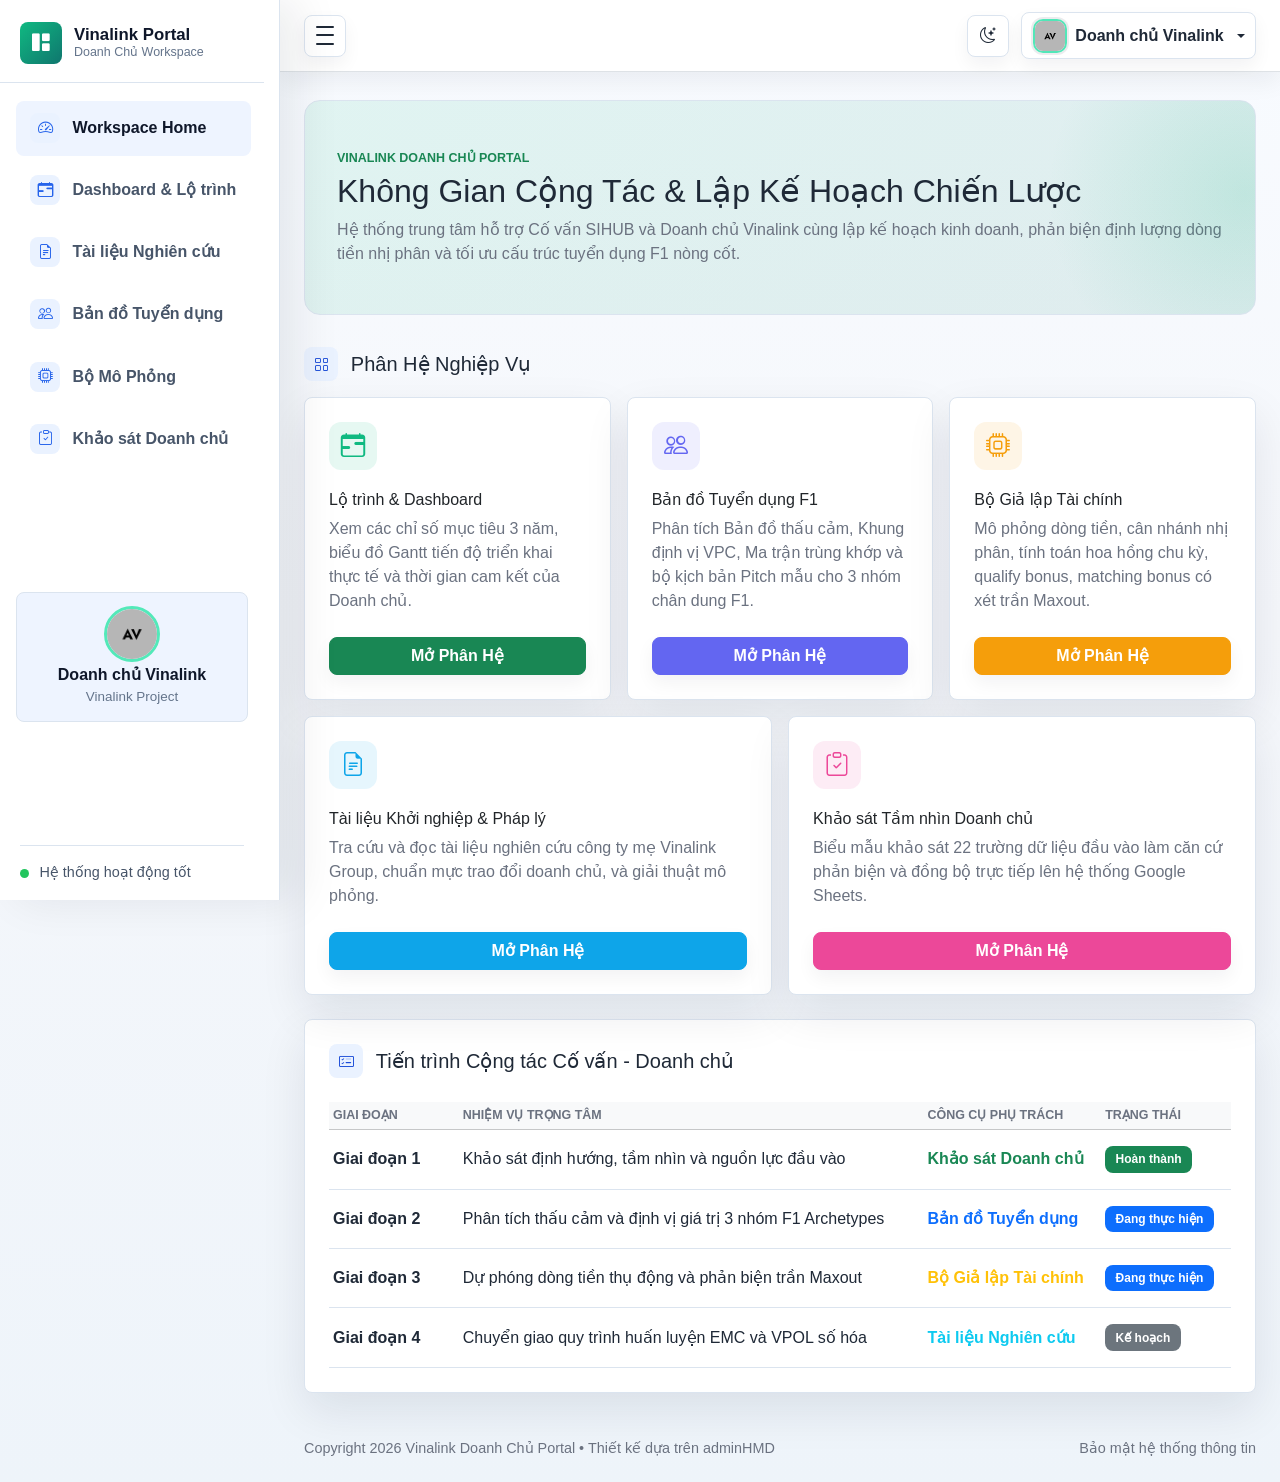
==== commit 88ebbf1a: "chore: add root index.html collaborative portal and ignore README.md" ====
--- a/index.html
+++ b/index.html
@@ -1,1609 +1,330 @@
 <!DOCTYPE html>
 <html lang="vi">
 <head>
-    <meta charset="UTF-8">
-    <meta name="viewport" content="width=device-width, initial-scale=1.0">
-    <title>Vinalink Doanh Chủ Workspace & Dashboard</title>
-    <!-- Tailwind CSS -->
-    <script src="https://cdn.tailwindcss.com"></script>
-    <!-- Google Fonts Inter -->
-    <link href="https://fonts.googleapis.com/css2?family=Inter:wght@300;400;500;600;700;800&display=swap" rel="stylesheet">
-    <!-- Marked JS for parsing markdown -->
-    <script src="https://cdn.jsdelivr.net/npm/marked/marked.min.js"></script>
-    <style>
-        body {
-            font-family: 'Inter', sans-serif;
-            background-color: #0b0f19;
-            color: #f3f4f6;
+  <meta charset="UTF-8">
+  <meta name="viewport" content="width=device-width, initial-scale=1.0">
+  <meta name="description" content="Vinalink Doanh Chủ Portal">
+  <title>Vinalink Doanh Chủ Portal | SIHUB Workspace</title>
+
+  <link rel="stylesheet" href="./assets/css/bootstrap.min.css">
+  <link rel="stylesheet" href="./assets/vendors/bootstrap-icons/bootstrap-icons.css">
+  <link rel="stylesheet" href="./assets/css/style.css">
+  
+  <style>
+    /* Premium custom landing styling */
+    .landing-hero {
+      background: linear-gradient(135deg, rgba(16, 185, 129, 0.1), rgba(15, 118, 110, 0.1));
+      border: 1px solid var(--admin-border);
+      border-radius: 16px;
+      padding: 3rem 2rem;
+      margin-bottom: 2rem;
+      position: relative;
+      overflow: hidden;
+    }
+    .landing-hero::before {
+      content: "";
+      position: absolute;
+      top: -50%;
+      right: -20%;
+      width: 400px;
+      height: 400px;
+      background: radial-gradient(circle, rgba(16, 185, 129, 0.15) 0%, transparent 70%);
+      pointer-events: none;
+    }
+    .launcher-card {
+      transition: all 0.3s cubic-bezier(0.4, 0, 0.2, 1);
+      border: 1px solid var(--admin-border);
+      height: 100%;
+    }
+    .launcher-card:hover {
+      transform: translateY(-5px);
+      box-shadow: 0 10px 20px rgba(16, 185, 129, 0.1);
+      border-color: #10b981;
+    }
+    .launcher-icon {
+      width: 48px;
+      height: 48px;
+      border-radius: 12px;
+      display: inline-flex;
+      align-items: center;
+      justify-content: center;
+      font-size: 1.5rem;
+      margin-bottom: 1.25rem;
+      background-color: rgba(16, 185, 129, 0.1);
+      color: #10b981;
+      transition: all 0.3s ease;
+    }
+    .launcher-card:hover .launcher-icon {
+      background-color: #10b981;
+      color: #fff;
+    }
+  </style>
+</head>
+
+<body>
+  <div class="admin-shell">
+    <div class="sidebar-backdrop" data-sidebar-close></div>
+
+    <!-- Sidebar Navigation -->
+    <aside class="admin-sidebar" id="adminSidebar" aria-label="Main navigation">
+      <div class="sidebar-header">
+        <a class="brand-mark" href="index.html" aria-label="Vinalink Portal">
+          <span class="brand-icon" style="background: linear-gradient(135deg, #10b981, #0f766e);">
+            <i class="bi bi-grid-1x2-fill" aria-hidden="true"></i>
+          </span>
+          <span class="brand-copy">
+            <span class="brand-title">Vinalink Portal</span>
+            <span class="brand-subtitle">Doanh Chủ Workspace</span>
+          </span>
+        </a>
+      </div>
+
+      <nav class="sidebar-nav">
+        <a class="nav-link active" href="index.html" aria-current="page">
+          <span class="nav-icon"><i class="bi bi-speedometer2" aria-hidden="true"></i></span>
+          <span class="nav-text">Workspace Home</span>
+        </a>
+        <a class="nav-link" href="html/index.html">
+          <span class="nav-icon"><i class="bi bi-calendar-range" aria-hidden="true"></i></span>
+          <span class="nav-text">Dashboard & Lộ trình</span>
+        </a>
+        <a class="nav-link" href="html/documents.html">
+          <span class="nav-icon"><i class="bi bi-file-earmark-text" aria-hidden="true"></i></span>
+          <span class="nav-text">Tài liệu Nghiên cứu</span>
+        </a>
+        <a class="nav-link" href="html/visualizer.html">
+          <span class="nav-icon"><i class="bi bi-people" aria-hidden="true"></i></span>
+          <span class="nav-text">Bản đồ Tuyển dụng</span>
+        </a>
+        <a class="nav-link" href="html/simulator.html">
+          <span class="nav-icon"><i class="bi bi-cpu" aria-hidden="true"></i></span>
+          <span class="nav-text">Bộ Mô Phỏng</span>
+        </a>
+        <a class="nav-link" href="html/feedback.html">
+          <span class="nav-icon"><i class="bi bi-clipboard-check" aria-hidden="true"></i></span>
+          <span class="nav-text">Khảo sát Doanh chủ</span>
+        </a>
+        <a class="nav-link" id="settingsSidebarLink" href="html/settings.html">
+          <span class="nav-icon"><i class="bi bi-gear" aria-hidden="true"></i></span>
+          <span class="nav-text">Cài đặt Hệ thống</span>
+        </a>
+      </nav>
+
+      <div class="sidebar-user">
+        <img class="avatar-img avatar-md sidebar-user-avatar" src="./assets/images/avatar/avatar.jpg" alt="User Avatar">
+        <strong>Doanh Chủ</strong>
+        <small>Active Workspace</small>
+      </div>
+
+      <div class="sidebar-footer">
+        <span class="status-dot"></span>
+        <span class="sidebar-footer-text">Hệ thống hoạt động tốt</span>
+      </div>
+    </aside>
+
+    <!-- Main Content Area -->
+    <div class="admin-main">
+      <nav class="navbar admin-navbar navbar-expand bg-white border-bottom">
+        <div class="container-fluid px-3 px-lg-4">
+          <button class="sidebar-toggle" type="button" data-sidebar-toggle aria-controls="adminSidebar" aria-expanded="true" aria-label="Toggle sidebar">
+            <span></span>
+            <span></span>
+            <span></span>
+          </button>
+
+          <div class="navbar-actions ms-auto">
+            <button class="icon-button theme-toggle" type="button" data-theme-toggle aria-label="Switch color theme" title="Switch color theme">
+              <i class="bi bi-moon-stars" data-theme-icon aria-hidden="true"></i>
+            </button>
+            
+            <div id="adminBadge" class="d-none me-2">
+              <span class="badge bg-success-subtle text-success border border-success-subtle px-2 py-1.5 rounded text-xs font-semibold">
+                <i class="bi bi-shield-check me-1"></i> Quyền Cố Vấn
+              </span>
+            </div>
+
+            <div class="dropdown">
+              <button class="profile-button dropdown-toggle" type="button" data-bs-toggle="dropdown" aria-expanded="false">
+                <img class="avatar-img avatar-sm" src="./assets/images/avatar/avatar.jpg" alt="User Avatar">
+                <span class="profile-name d-none d-sm-inline">Loading...</span>
+              </button>
+              <ul class="dropdown-menu dropdown-menu-end">
+                <li><a class="dropdown-item" href="html/login.html" id="dropdownAuthLink">Đăng nhập Cố vấn</a></li>
+                <li><button class="dropdown-item text-danger d-none" id="logoutBtn"><i class="bi bi-box-arrow-right me-1"></i> Đăng xuất Cố vấn</button></li>
+              </ul>
+            </div>
+          </div>
+        </div>
+      </nav>
+
+      <main class="dashboard-content">
+        <div class="container-fluid px-3 px-lg-4 py-4">
+          
+          <!-- Hero Banner -->
+          <div class="landing-hero d-flex flex-column justify-content-center">
+            <p class="eyebrow text-success font-bold mb-1">Vinalink Doanh Chủ Portal</p>
+            <h1 class="h2 font-extrabold mb-2">Không Gian Cộng Tác & Lập Kế Hoạch Chiến Lược</h1>
+            <p class="text-muted mb-0 max-w-xl">Hệ thống trung tâm hỗ trợ Cố vấn SIHUB và Doanh chủ Vinalink cùng lập kế hoạch kinh doanh, phản biện định lượng dòng tiền nhị phân và tối ưu cấu trúc tuyển dụng F1 nòng cốt.</p>
+          </div>
+
+          <!-- Launchers Grid -->
+          <h2 class="h5 mb-3 section-title"><i class="bi bi-grid me-1"></i><span>Phân Hệ Nghiệp Vụ</span></h2>
+          <div class="row g-3 mb-4">
+            <!-- Card 1: Dashboard -->
+            <div class="col-12 col-md-6 col-lg-4">
+              <div class="panel p-4 launcher-card d-flex flex-column justify-content-between">
+                <div>
+                  <div class="launcher-icon"><i class="bi bi-calendar-range"></i></div>
+                  <h3 class="h6 font-bold text-dark mb-2">Lộ trình & Dashboard</h3>
+                  <p class="text-muted text-xs mb-3">Xem các chỉ số mục tiêu 3 năm, biểu đồ Gantt tiến độ triển khai thực tế và thời gian cam kết của Doanh chủ.</p>
+                </div>
+                <a href="html/index.html" class="btn btn-success btn-xs w-100 mt-2">Mở Phân Hệ</a>
+              </div>
+            </div>
+
+            <!-- Card 2: Visualizer -->
+            <div class="col-12 col-md-6 col-lg-4">
+              <div class="panel p-4 launcher-card d-flex flex-column justify-content-between">
+                <div>
+                  <div class="launcher-icon" style="background-color: rgba(99, 102, 241, 0.1); color: #6366f1;"><i class="bi bi-people"></i></div>
+                  <h3 class="h6 font-bold text-dark mb-2">Bản đồ Tuyển dụng F1</h3>
+                  <p class="text-muted text-xs mb-3">Phân tích Bản đồ thấu cảm, Khung định vị VPC, Ma trận trùng khớp và bộ kịch bản Pitch mẫu cho 3 nhóm chân dung F1.</p>
+                </div>
+                <a href="html/visualizer.html" class="btn btn-primary btn-xs w-100 mt-2" style="background-color: #6366f1; border-color: #6366f1;">Mở Phân Hệ</a>
+              </div>
+            </div>
+
+            <!-- Card 3: Simulator -->
+            <div class="col-12 col-md-6 col-lg-4">
+              <div class="panel p-4 launcher-card d-flex flex-column justify-content-between">
+                <div>
+                  <div class="launcher-icon" style="background-color: rgba(245, 158, 11, 0.1); color: #f59e0b;"><i class="bi bi-cpu"></i></div>
+                  <h3 class="h6 font-bold text-dark mb-2">Bộ Giả lập Tài chính</h3>
+                  <p class="text-muted text-xs mb-3">Mô phỏng dòng tiền, cân nhánh nhị phân, tính toán hoa hồng chu kỳ, qualify bonus, matching bonus có xét trần Maxout.</p>
+                </div>
+                <a href="html/simulator.html" class="btn btn-warning btn-xs w-100 mt-2" style="background-color: #f59e0b; border-color: #f59e0b; color: #fff;">Mở Phân Hệ</a>
+              </div>
+            </div>
+
+            <!-- Card 4: Documents -->
+            <div class="col-12 col-md-6 col-lg-6">
+              <div class="panel p-4 launcher-card d-flex flex-column justify-content-between">
+                <div>
+                  <div class="launcher-icon" style="background-color: rgba(14, 165, 233, 0.1); color: #0ea5e9;"><i class="bi bi-file-earmark-text"></i></div>
+                  <h3 class="h6 font-bold text-dark mb-2">Tài liệu Khởi nghiệp & Pháp lý</h3>
+                  <p class="text-muted text-xs mb-3">Tra cứu và đọc tài liệu nghiên cứu công ty mẹ Vinalink Group, chuẩn mực trao đổi doanh chủ, và giải thuật mô phỏng.</p>
+                </div>
+                <a href="html/documents.html" class="btn btn-info btn-xs w-100 mt-2" style="background-color: #0ea5e9; border-color: #0ea5e9; color: #fff;">Mở Phân Hệ</a>
+              </div>
+            </div>
+
+            <!-- Card 5: Feedback -->
+            <div class="col-12 col-md-6 col-lg-6">
+              <div class="panel p-4 launcher-card d-flex flex-column justify-content-between">
+                <div>
+                  <div class="launcher-icon" style="background-color: rgba(236, 72, 153, 0.1); color: #ec4899;"><i class="bi bi-clipboard-check"></i></div>
+                  <h3 class="h6 font-bold text-dark mb-2">Khảo sát Tầm nhìn Doanh chủ</h3>
+                  <p class="text-muted text-xs mb-3">Biểu mẫu khảo sát 22 trường dữ liệu đầu vào làm căn cứ phản biện và đồng bộ trực tiếp lên hệ thống Google Sheets.</p>
+                </div>
+                <a href="html/feedback.html" class="btn btn-danger btn-xs w-100 mt-2" style="background-color: #ec4899; border-color: #ec4899; color: #fff;">Mở Phân Hệ</a>
+              </div>
+            </div>
+          </div>
+
+          <!-- Collaboration Tracker -->
+          <div class="panel p-4">
+            <h2 class="h5 mb-4 section-title"><i class="bi bi-card-checklist me-1"></i><span>Tiến trình Cộng tác Cố vấn - Doanh chủ</span></h2>
+            <div class="table-responsive">
+              <table class="table table-sm align-middle text-xs mb-0">
+                <thead>
+                  <tr class="table-light">
+                    <th>Giai đoạn</th>
+                    <th>Nhiệm vụ trọng tâm</th>
+                    <th>Công cụ phụ trách</th>
+                    <th>Trạng thái</th>
+                  </tr>
+                </thead>
+                <tbody>
+                  <tr>
+                    <td><strong>Giai đoạn 1</strong></td>
+                    <td>Khảo sát định hướng, tầm nhìn và nguồn lực đầu vào</td>
+                    <td><a href="html/feedback.html" class="text-success fw-bold">Khảo sát Doanh chủ</a></td>
+                    <td><span class="badge bg-success">Hoàn thành</span></td>
+                  </tr>
+                  <tr>
+                    <td><strong>Giai đoạn 2</strong></td>
+                    <td>Phân tích thấu cảm và định vị giá trị 3 nhóm F1 Archetypes</td>
+                    <td><a href="html/visualizer.html" class="text-primary fw-bold">Bản đồ Tuyển dụng</a></td>
+                    <td><span class="badge bg-primary">Đang thực hiện</span></td>
+                  </tr>
+                  <tr>
+                    <td><strong>Giai đoạn 3</strong></td>
+                    <td>Dự phóng dòng tiền thụ động và phản biện trần Maxout</td>
+                    <td><a href="html/simulator.html" class="text-warning fw-bold">Bộ Giả lập Tài chính</a></td>
+                    <td><span class="badge bg-primary">Đang thực hiện</span></td>
+                  </tr>
+                  <tr>
+                    <td><strong>Giai đoạn 4</strong></td>
+                    <td>Chuyển giao quy trình huấn luyện EMC và VPOL số hóa</td>
+                    <td><a href="html/documents.html" class="text-info fw-bold">Tài liệu Nghiên cứu</a></td>
+                    <td><span class="badge bg-secondary">Kế hoạch</span></td>
+                  </tr>
+                </tbody>
+              </table>
+            </div>
+          </div>
+
+        </div>
+      </main>
+
+      <footer class="admin-footer">
+        <div class="container-fluid px-3 px-lg-4">
+          <span>Copyright 2026 Vinalink Doanh Chủ Portal • Thiết kế dựa trên adminHMD</span>
+          <span>Bảo mật hệ thống thông tin</span>
+        </div>
+      </footer>
+    </div>
+  </div>
+
+  <script>
+    // Bind profile before loading main.js
+    window.adminHMDUser = {
+      name: localStorage.getItem("sihub_is_admin") === "true" ? "Cố vấn SIHUB" : "Doanh chủ Vinalink",
+      workspace: "Vinalink Project",
+      avatar: "./assets/images/avatar/avatar.jpg"
+    };
+  </script>
+  <script src="./assets/js/bootstrap.bundle.min.js"></script>
+  <script src="./assets/js/main.js"></script>
+
+  <script>
+    document.addEventListener("DOMContentLoaded", () => {
+      const isAdmin = localStorage.getItem("sihub_is_admin") === "true";
+      const adminBadge = document.getElementById("adminBadge");
+      const logoutBtn = document.getElementById("logoutBtn");
+      const dropdownAuthLink = document.getElementById("dropdownAuthLink");
+      const settingsSidebarLink = document.getElementById("settingsSidebarLink");
+
+      if (isAdmin) {
+        adminBadge.classList.remove("d-none");
+        logoutBtn.classList.remove("d-none");
+        dropdownAuthLink.classList.add("d-none");
+      } else {
+        adminBadge.classList.add("d-none");
+        logoutBtn.classList.add("d-none");
+        dropdownAuthLink.classList.remove("d-none");
+        if (settingsSidebarLink) {
+          settingsSidebarLink.style.display = "none";
         }
-        /* Custom scrollbar for premium feel */
-        ::-webkit-scrollbar {
-            width: 6px;
-            height: 6px;
-        }
-        ::-webkit-scrollbar-track {
-            background: #0f172a;
-        }
-        ::-webkit-scrollbar-thumb {
-            background: #334155;
-            border-radius: 3px;
-        }
-        ::-webkit-scrollbar-thumb:hover {
-            background: #475569;
-        }
-        /* Markdown rendering styles */
-        .markdown-content h1 {
-            font-size: 1.8rem;
-            font-weight: 800;
-            margin-top: 1.5rem;
-            margin-bottom: 1rem;
-            color: #ffffff;
-            border-bottom: 1px solid #1e293b;
-            padding-bottom: 0.5rem;
-        }
-        .markdown-content h2 {
-            font-size: 1.4rem;
-            font-weight: 700;
-            margin-top: 1.5rem;
-            margin-bottom: 0.8rem;
-            color: #f1f5f9;
-        }
-        .markdown-content h3 {
-            font-size: 1.1rem;
-            font-weight: 600;
-            margin-top: 1.2rem;
-            margin-bottom: 0.6rem;
-            color: #cbd5e1;
-        }
-        .markdown-content p {
-            margin-bottom: 1rem;
-            line-height: 1.6;
-            color: #94a3b8;
-        }
-        .markdown-content ul {
-            list-style-type: disc;
-            margin-left: 1.5rem;
-            margin-bottom: 1rem;
-            color: #cbd5e1;
-        }
-        .markdown-content li {
-            margin-bottom: 0.4rem;
-        }
-        .markdown-content table {
-            width: 100%;
-            border-collapse: collapse;
-            margin-bottom: 1.5rem;
-            font-size: 0.875rem;
-        }
-        .markdown-content th {
-            background-color: #1e293b;
-            color: #f1f5f9;
-            font-weight: 600;
-            padding: 0.75rem 1rem;
-            border: 1px solid #334155;
-            text-align: left;
-        }
-        .markdown-content td {
-            padding: 0.75rem 1rem;
-            border: 1px solid #1e293b;
-            color: #94a3b8;
-        }
-        .markdown-content tr:nth-child(even) {
-            background-color: #0f172a;
-        }
-        .markdown-content blockquote {
-            border-left: 4px solid #10b981;
-            background-color: rgba(16, 185, 129, 0.05);
-            padding: 0.75rem 1rem;
-            margin-bottom: 1.2rem;
-            border-radius: 0 0.375rem 0.375rem 0;
-        }
-        .markdown-content strong {
-            color: #ffffff;
-        }
-    </style>
-</head>
-<body>
-    <div id="root"></div>
-
-    <!-- React and ReactDOM CDNs -->
-    <script src="https://unpkg.com/react@18/umd/react.production.min.js" crossorigin></script>
-    <script src="https://unpkg.com/react-dom@18/umd/react-dom.production.min.js" crossorigin></script>
-    <!-- Babel for JSX compilation -->
-    <script src="https://unpkg.com/@babel/standalone/babel.min.js"></script>
-
-    <script type="text/babel">
-        const { useState, useMemo, useEffect } = React;
-
-        // Inline SVG Icons
-        const Icons = {
-            Roadmap: () => <svg className="w-5 h-5" fill="none" viewBox="0 0 24 24" stroke="currentColor"><path strokeLinecap="round" strokeLinejoin="round" strokeWidth={2} d="M9 20l-5.447-2.724A1 1 0 013 16.382V5.618a1 1 0 011.447-.894L9 7m0 13l6-3m-6 3V7m6 10l4.553 2.276A1 1 0 0021 18.382V7.618a1 1 0 00-.553-.894L15 4m0 13V4m0 0L9 7" /></svg>,
-            Document: () => <svg className="w-5 h-5" fill="none" viewBox="0 0 24 24" stroke="currentColor"><path strokeLinecap="round" strokeLinejoin="round" strokeWidth={2} d="M9 12h6m-6 4h6m2 5H7a2 2 0 01-2-2V5a2 2 0 012-2h5.586a1 1 0 01.707.293l5.414 5.414a1 1 0 01.293.707V19a2 2 0 01-2 2z" /></svg>,
-            Visualizer: () => <svg className="w-5 h-5" fill="none" viewBox="0 0 24 24" stroke="currentColor"><path strokeLinecap="round" strokeLinejoin="round" strokeWidth={2} d="M16 8v8m-4-5v5m-4-2v2m-2 4h12a2 2 0 002-2V6a2 2 0 00-2-2H6a2 2 0 00-2 2v12a2 2 0 002 2z" /></svg>,
-            Feedback: () => <svg className="w-5 h-5" fill="none" viewBox="0 0 24 24" stroke="currentColor"><path strokeLinecap="round" strokeLinejoin="round" strokeWidth={2} d="M11 5H6a2 2 0 00-2 2v11a2 2 0 002 2h11a2 2 0 002-2v-5m-1.414-9.414a2 2 0 112.828 2.828L11.828 15H9v-2.828l8.586-8.586z" /></svg>,
-            Lock: () => <svg className="w-4 h-4" fill="none" viewBox="0 0 24 24" stroke="currentColor"><path strokeLinecap="round" strokeLinejoin="round" strokeWidth={2} d="M12 15v2m-6 4h12a2 2 0 002-2v-6a2 2 0 00-2-2H6a2 2 0 00-2 2v6a2 2 0 002 2zm10-10V7a4 4 0 00-8 0v4h8z" /></svg>,
-            Unlock: () => <svg className="w-4 h-4 text-emerald-400" fill="none" viewBox="0 0 24 24" stroke="currentColor"><path strokeLinecap="round" strokeLinejoin="round" strokeWidth={2} d="M8 11V7a4 4 0 118 0m-4 8v2m-6 4h12a2 2 0 002-2v-6a2 2 0 00-2-2H6a2 2 0 00-2 2v6a2 2 0 002 2z" /></svg>,
-            Target: () => <svg className="w-5 h-5" fill="none" viewBox="0 0 24 24" stroke="currentColor"><path strokeLinecap="round" strokeLinejoin="round" strokeWidth={2} d="M12 22a10 10 0 110-20 10 10 0 010 20zm0 0v-4m0-12V4M4 12H2m20 0h-2m-3.05-4.95l-1.42 1.42M7.47 16.53l-1.42 1.42m10.1-1.42l1.42 1.42M7.47 7.47l1.42-1.42" /></svg>,
-            Brain: () => <svg className="w-5 h-5" fill="none" viewBox="0 0 24 24" stroke="currentColor"><path strokeLinecap="round" strokeLinejoin="round" strokeWidth={2} d="M9.663 17h4.673M12 3v1m6.364 1.636l-.707.707M21 12h-1M4 12H3m3.343-5.657l-.707-.707m2.828 9.9a5 5 0 117.072 0l-.548.547A3.374 3.374 0 0014 18.469V19a2 2 0 11-4 0v-.531c0-.895-.356-1.754-.988-2.386l-.548-.547z" /></svg>,
-            Download: () => <svg className="w-4 h-4" fill="none" viewBox="0 0 24 24" stroke="currentColor"><path strokeLinecap="round" strokeLinejoin="round" strokeWidth={2} d="M8 5H6a2 2 0 00-2 2v12a2 2 0 002 2h10a2 2 0 002-2v-1M8 5a2 2 0 002 2h2a2 2 0 002-2M8 5a2 2 0 012-2h2a2 2 0 012 2m0 0h2a2 2 0 012 2v3m2 4H10m0 0l3-3m-3 3l3 3" /></svg>,
-            Info: () => <svg className="w-5 h-5" fill="none" viewBox="0 0 24 24" stroke="currentColor"><path strokeLinecap="round" strokeLinejoin="round" strokeWidth={2} d="M13 16h-1v-4h-1m1-4h.01M21 12a9 9 0 11-18 0 9 9 0 0118 0z" /></svg>,
-            Check: () => <svg className="w-4 h-4 text-emerald-400" fill="none" viewBox="0 0 24 24" stroke="currentColor"><path strokeLinecap="round" strokeLinejoin="round" strokeWidth={3} d="M5 13l4 4L19 7" /></svg>
-        };
-
-        const ARCHETYPES_DATA = [
-            {
-                id: "nhom_1",
-                name: "Người Làm Thêm / Thu Nhập Thụ Động",
-                subTitle: "Nhà Vua Tương Lai (Muốn làm chủ cuộc đời từ gốc rễ nhỏ bé)",
-                badge: "Mẹ Bỉm, Văn Phòng",
-                color: "emerald",
-                themeHex: "#10b981",
-                description: "Nhóm mong muốn gia tăng nguồn lực tài chính chủ động, bắt đầu tinh gọn từ vài giờ rảnh mỗi ngày mà không mạo hiểm rủi ro tài chính.",
-                positioning: { x: 30, y: 75, label: "Thực Tế & An Toàn Cao" },
-                empathy: {
-                    thinkFeel: [
-                        "Mong muốn kiếm thêm 5 - 10 triệu/tháng trang trải cuộc sống gia đình.",
-                        "Rất sợ rủi ro mất tiền, lừa đảo, hoặc dính vào đa cấp biến tướng ôm hàng.",
-                        "Tự ti về khả năng bán hàng, nghĩ rằng mình 'không có duyên'."
-                    ],
-                    hear: [
-                        "Người thân cảnh báo: 'Coi chừng bị lừa đa cấp!', 'Đừng tin mấy việc online.'",
-                        "Báo đài đưa tin về lừa đảo tài chính qua mạng, giật nợ."
-                    ],
-                    see: [
-                        "Các bài đăng khoe doanh số khủng, nhà lầu xe hơi trên MXH (vừa mơ ước vừa nghi ngờ).",
-                        "Bạn bè bè phái làm đại lý, bán hàng online có đồng ra đồng vào."
-                    ],
-                    sayDo: [
-                        "Nói: 'Em chỉ muốn kiếm thêm ít đồng bỉm sữa, không muốn làm gì phức tạp đâu.'",
-                        "Làm: Lướt mạng tìm việc cộng tác viên không cọc, bán đồ ăn vặt tự phát, đăng bài ngẫu hứng nhưng ít người mua."
-                    ],
-                    pains: [
-                        "Nỗi sợ bị ép doanh số, dồn hàng, chôn vốn gây mâu thuẫn gia đình.",
-                        "Sợ sản phẩm độc hại làm mất uy tín cá nhân tích lũy cả đời.",
-                        "Sợ bị bỏ rơi bơ vơ giữa chợ, không ai kèm cặp hướng dẫn."
-                    ],
-                    gains: [
-                        "Có quy trình thực chiến bài bản, 'mì ăn liền' có thể copy paste ra đơn ngay.",
-                        "Sản phẩm thảo dược Việt Nam thương hiệu quốc gia chất lượng tốt giá bình dân.",
-                        "Được đội nhóm đồng hành cầm tay chỉ việc tận tình."
-                    ]
-                },
-                vpc: {
-                    jobs: [
-                        "Tạo dòng tiền phụ từ 5 - 10 triệu/tháng bằng thời gian nhàn rỗi.",
-                        "Tự chủ tài chính cá nhân, không phụ thuộc hoàn toàn vào thu nhập chính.",
-                        "Được xã hội công nhận là năng động, biết vun vén gia đình."
-                    ],
-                    pains: [
-                        "Áp lực tài chính từ việc ôm hàng ban đầu.",
-                        "Mất uy tín cá nhân nếu sản phẩm không đảm bảo.",
-                        "Cảm giác cô độc và bế tắc khi không biết cách tìm kiếm khách hàng đầu tiên."
-                    ],
-                    gains: [
-                        "Quy trình bán lẻ dễ sao chép nhanh chóng.",
-                        "Tự tin chia sẻ sản phẩm vì chất lượng thực tế vượt kỳ vọng.",
-                        "Sinh hoạt trong một cộng đồng hỗ trợ ấm áp, tích cực."
-                    ],
-                    products: [
-                        "Gói khởi động linh hoạt một lần duy nhất (Đồng/Bạc) từ 800k - 1.6 triệu đồng.",
-                        "Quy trình đào tạo EMC rút gọn tối giản hóa mọi bước thực hành.",
-                        "Hệ thống VPOL xử lý vận hành, đóng gói, giao hàng tự động không cần mang trữ hàng."
-                    ],
-                    painRelievers: [
-                        "Không áp chỉ tiêu doanh số cá nhân hàng tháng để ép trữ hàng.",
-                        "Thảo dược công nghệ cao từ nhà máy IMC đạt tiêu chuẩn GMP-WHO danh tiếng Việt Nam.",
-                        "Chế độ người đi trước kèm cặp hướng dẫn 1-1 nhiệt tình."
-                    ],
-                    gainCreators: [
-                        "Sơ đồ Nhị phân lai Mặt trời bảo lưu tích lũy điểm trọn đời không mất đi.",
-                        "Sponsor Bonus 25% CV thanh khoản ngay giúp giải quyết nhu cầu kiếm tiền nhanh.",
-                        "Trang bị sẵn Landing Page cá nhân và hệ thống phễu tuyển dụng số hóa tinh gọn."
-                    ]
-                },
-                fitMatrix: [
-                    { need: "💥 Rủi ro tài chính", struggle: "Sợ ôm hàng, chôn vốn ban đầu gây xung đột tài chính cá nhân.", solution: "Không ép doanh số cá nhân hàng tháng + Mức năng động cực thấp." },
-                    { need: "🛡️ Uy tín cá nhân", struggle: "Sợ sản phẩm kém chất lượng, bị mang tiếng lừa đảo đa cấp.", solution: "Thảo dược Việt công nghệ sinh học cao (IMC), giấy phép Bộ Công Thương, chuẩn GMP-WHO." },
-                    { need: "🎓 Kỹ năng & Nhân bản", struggle: "Thiếu kỹ năng bán hàng, lo lắng hệ thống dưới khó tự sao chép.", solution: "Giáo trình đào tạo EMC cải tiến tối giản + Landing Page & Phễu tuyển dụng tự động hóa." },
-                    { need: "🤝 Giá trị tinh thần", struggle: "Ngại sự áp lực chạy số ảo, chèo kéo bạn bè; mong muốn văn hóa nhân văn.", solution: "Định vị 'Đồng hành dụng tâm, trí tuệ, nâng đỡ' + Văn hóa 'An vui & Tinh gọn'." }
-                ],
-                pitchTemplates: [
-                    {
-                        title: "📲 Kịch bản tin nhắn tiếp cận nhanh (Mẹ bỉm sữa, Văn phòng)",
-                        content: `Chào bạn,\n\nMình thấy bạn đang quan tâm đến các cơ hội kinh doanh online kiếm thêm thu nhập thụ động đúng không? Bên hệ thống của mình có quy trình khởi nghiệp cực kỳ tinh gọn cho người mới bắt đầu:\n\n1. KHÔNG ÉP DOANH SỐ: Bạn không lo phải ôm hàng hay chôn vốn, bắt đầu cực kỳ an toàn.\n2. QUY TRÌNH EMC RÚT GỌN: Có sẵn bài viết, hình ảnh và cách làm, bạn chỉ việc copy-paste theo hướng dẫn là có thể ra đơn ngay trong ngày.\n3. VẬN HÀNH TỰ ĐỘNG: Tổng kho xử lý hết việc đóng gói và ship hàng, bạn chỉ cần một chiếc điện thoại lúc rảnh.\n\nNếu bạn muốn trải nghiệm thử quy trình 0 đồng này, mình chia sẻ tài liệu qua Zalo nhé!`
-                    },
-                    {
-                        title: "📝 Mẫu tin đăng tuyển dụng Group Cộng đồng / Facebook",
-                        content: `📌 TUYỂN CỘNG TÁC VIÊN KINH DOANH THẢO DƯỢC CÔNG NGHỆ CAO (KHÔNG VỐN - KHÔNG ÔM HÀNG)\n\nBạn là mẹ bỉm sữa hoặc dân văn phòng muốn tận dụng 2 tiếng rảnh rỗi mỗi ngày để tạo thêm thu nhập 5-10 triệu/tháng? \n\n🌿 HỢP TAC CÙNG VINALINK GROUP:\n❌ Không áp chỉ tiêu doanh số cá nhân - Không lo chôn vốn.\n❌ Không cần tự đóng gói và giao hàng - Tổng kho xử lý tự động.\n✅ Được hỗ trợ Landing Page cá nhân và quy trình EMC "cầm tay chỉ việc" thực chiến.\n✅ Sản phẩm thảo dược Việt Nam đạt chuẩn GMP-WHO uy tín, dễ bán.\n\n👉 Inbox ngay để nhận quy trình chuyển giao miễn phí!`
-                    }
-                ]
-            },
-            {
-                id: "nhom_2",
-                name: "Người Tiêu Dùng Chuyển Đổi",
-                subTitle: "Pháp Sư Chuyển Hóa (Yêu bản chất sản phẩm, muốn lan tỏa tự nhiên)",
-                badge: "Khách Quen, Yêu Sức Khỏe",
-                color: "indigo",
-                themeHex: "#6366f1",
-                description: "Nhóm khách hàng sử dụng sản phẩm thực tế có kết quả xuất sắc, có khao khát lan tỏa giá trị thảo dược nước nhà và muốn tiêu dùng miễn phí.",
-                positioning: { x: 70, y: 35, label: "Trải Nghiệm & Đổi Mới Tâm Sức" },
-                empathy: {
-                    thinkFeel: [
-                        "Nhận thức sâu sắc giá trị bảo vệ sức khỏe chủ động.",
-                        "Yêu thích tinh hoa y học cổ truyền kết hợp công nghệ sinh học cao của Việt Nam.",
-                        "Nhạy cảm về chi phí sử dụng lâu dài hàng tháng.",
-                        "Ngại định kiến xã hội rằng mình lợi dụng bạn bè để 'bán đa cấp trục lợi'."
-                    ],
-                    hear: [
-                        "Người thân khen ngợi cải thiện sức khỏe sau khi dùng ké sản phẩm.",
-                        "Ý kiến chuyên gia, bác sĩ nhấn mạnh phòng bệnh hơn chữa bệnh."
-                    ],
-                    see: [
-                        "Thực trạng ô nhiễm môi trường, thực phẩm bẩn rình rập hàng ngày.",
-                        "Kết quả xét nghiệm lâm sàng bản thân tiến triển tốt sau khi trải nghiệm sản phẩm Vinalink."
-                    ],
-                    sayDo: [
-                        "Nói: 'Sản phẩm này cực tốt, tôi uống thấy hiệu quả kỳ diệu thật, bạn thử dùng xem sao.'",
-                        "Làm: Đăng ký thành viên Khách hàng Thân thiết (KHTT) mua giá sỉ, tự tin chia sẻ câu chuyện thật của gia đình mình."
-                    ],
-                    pains: [
-                        "Chi phí gia đình duy trì đều đặn hàng tháng tương đối lớn so với ví tiền.",
-                        "Không có kiến thức chuyên sâu để giải thích chi tiết cơ chế khoa học phức tạp khi bạn bè thắc mắc.",
-                        "Sợ đánh mất thiện cảm mối quan hệ bạn bè thân thiết lâu năm."
-                    ],
-                    gains: [
-                        "Mua sản phẩm chính hãng chiết khấu sâu nhất từ tổng kho.",
-                        "Tham gia học hỏi từ cộng đồng chia sẻ lối sống xanh, khoa học.",
-                        "Tích lũy hoa hồng gián tiếp từ chia sẻ thật để bù trừ chi phí, hướng tới dùng sản phẩm miễn phí."
-                    ]
-                },
-                vpc: {
-                    jobs: [
-                        "Tối ưu chi phí chăm sóc sức khỏe lâu dài của đại gia đình.",
-                        "Chia sẻ giải pháp cải thiện sức khỏe uy tín giúp đỡ người thân quen.",
-                        "Trở thành một hạt nhân sống khỏe, tích cực trong cộng đồng."
-                    ],
-                    pains: [
-                        "Gánh nặng chi phí sử dụng sản phẩm trường kỳ.",
-                        "Không biết diễn giải chuyên môn y dược phức tạp.",
-                        "Sợ bị hiểu lầm là đi 'lôi kéo, dụ dỗ' trục lợi bè bạn."
-                    ],
-                    gains: [
-                        "Dùng sản phẩm đạt hiệu quả tối đa với chi phí tối thiểu.",
-                        "Nắm bắt kiến thức y học thường thức chuẩn xác.",
-                        "Cảm giác tự hào an lành khi cứu giúp/giới thiệu điều tốt cho mọi người."
-                    ],
-                    products: [
-                        "Đăng ký miễn phí tài khoản Khách hàng Thân thiết (KHTT) hưởng ưu đãi giá sỉ.",
-                        "Các hội thảo chuyên đề sức khỏe thường kỳ chia sẻ bởi bác sĩ chuyên môn.",
-                        "Công thức Storytelling (Kể chuyện chân thực) dễ ứng dụng của hệ thống EMC."
-                    ],
-                    painRelievers: [
-                        "Không yêu cầu trữ hàng, đóng gói hay giao nhận; hệ thống logistics tự động xử lý trực tiếp.",
-                        "Doanh số mua của khách hàng thân thiết được tích lũy thẳng vào mã số, tối ưu điểm thưởng.",
-                        "Giáo trình chăm sóc sức khỏe tinh gọn giúp tự học nhanh chóng."
-                    ],
-                    gainCreators: [
-                        "Chính sách dùng hoa hồng hệ thống bù đắp đơn hàng tiêu dùng cá nhân (Dùng sản phẩm 0 đồng).",
-                        "Môi trường văn hóa giao lưu nâng đỡ tinh thần 'An vui & Tinh gọn'.",
-                        "Mô hình hỗ trợ tư vấn chéo 2-1 trực tiếp từ các cố vấn sức khỏe chuyên sâu (Upline)."
-                    ]
-                },
-                fitMatrix: [
-                    { need: "💸 Gánh nặng chi phí", struggle: "Chi phí gia đình duy trì đều đặn hàng tháng tương đối lớn so với ví tiền.", solution: "Tích lũy điểm nhận hoa hồng tự nhiên từ chia sẻ, hướng tới dùng sản phẩm miễn phí (0 đồng)." },
-                    { need: "🔬 Chuyên môn y dược", struggle: "Không biết diễn giải chuyên môn y dược phức tạp khi bạn bè thắc mắc.", solution: "Giáo trình sức khỏe tinh gọn dễ học + Các buổi chia sẻ từ bác sĩ chuyên môn." },
-                    { need: "🤝 Định kiến xã hội", struggle: "Sợ bị hiểu lầm là đi 'lôi kéo, dụ dỗ' trục lợi bè bạn.", solution: "Không cần đóng gói/giao hàng/thu tiền (logistics VPOL tự động) + Chia sẻ tự nhiên theo Storytelling." },
-                    { need: "🤝 Giá trị tinh thần", struggle: "Ngại sự áp lực chạy số ảo, chèo kéo bạn bè; mong muốn văn hóa nhân văn.", solution: "Định vị 'Đồng hành dụng tâm, trí tuệ, nâng đỡ' + Văn hóa 'An vui & Tinh gọn'." }
-                ],
-                pitchTemplates: [
-                    {
-                        title: "🗣️ Kịch bản hội thoại trực tiếp / Chia sẻ tự nhiên (Storytelling)",
-                        content: `(Sau khi người quen hỏi thăm về sức khỏe hoặc khen ngợi sự cải thiện của mình/người thân)\n\n"Thực sự là đợt trước mình dùng sản phẩm thảo dược công nghệ sinh học của Vinalink này thấy cải thiện rõ rệt quá nên mới duy trì dùng đều đặn. \n\nMình thấy sản phẩm Việt Nam công nghệ cao thế này rất đáng dùng, mà lại được đăng ký tài khoản Khách hàng Thân thiết (KHTT) miễn phí mua giá sỉ trực tiếp từ công ty luôn, không qua trung gian nên rất an tâm.\n\nHơn nữa, khi mình chia sẻ trải nghiệm thật cho bạn bè và họ cũng tự mở mã mua hàng giống mình, công ty tự động trích hoa hồng gián tiếp tích lũy vào tài khoản cho mình. Nhờ vậy mà giờ mình toàn được dùng sản phẩm miễn phí (0 đồng) đấy. \n\nĐể mình gửi link mở tài khoản miễn phí trực tiếp từ tổng kho công ty cho bạn tự đặt mua dùng thử nhé, giá sỉ tốt lắm!"`
-                    }
-                ]
-            },
-            {
-                id: "nhom_3",
-                name: "Doanh Chủ Hệ Thống / Thủ Lĩnh Chuyên Nghiệp",
-                subTitle: "Chiến Binh Chinh Phục (Khao khát tạo lập giang sơn tài chính thụ động thực sự)",
-                badge: "Leader MLM, Chủ Doanh Nghiệp",
-                color: "amber",
-                themeHex: "#f59e0b",
-                description: "Các thủ lĩnh hệ thống giàu kinh nghiệm bán hàng/bảo hiểm, khát khao làm chủ mô hình dòng tiền thụ động vững chãi, không ly khai tách nhánh.",
-                positioning: { x: 50, y: 15, label: "Kiểm Sát Cao & Phát Triển Rộng" },
-                empathy: {
-                    thinkFeel: [
-                        "Khao khát xây dựng doanh nghiệp dòng tiền bền vững lên tới hàng trăm triệu mỗi tháng.",
-                        "Rất lo lắng nguy cơ hệ thống đổ gãy do chính sách tách nhánh ly khai khốc liệt của các hãng MLM lớn.",
-                        "Đòi hỏi nền tảng pháp lý tối thượng, chuẩn sạch tại Việt Nam để bảo vệ sự nghiệp trọn đời và thừa kế."
-                    ],
-                    hear: [
-                        "Đồng nghiệp than thở gãy rụng nhóm do áp lực doanh số nhóm quá ngột ngạt.",
-                        "Vấn nạn bán phá giá, bán lén, cạnh tranh nội bộ bẩn thỉu tàn phá hệ thống."
-                    ],
-                    see: [
-                        "Các tập đoàn MLM nước ngoài liên tục vướng giấy phép hoặc thay đổi cơ chế bất thình lình tước đoạt quyền lợi NPP.",
-                        "Xu hướng bùng nổ của thị trường chăm sóc sức khỏe tự nhiên nội địa Việt Nam."
-                    ],
-                    sayDo: [
-                        "Nói về bản đồ tầm nhìn, định hướng chiến lược đào tạo, phát triển tổ chức.",
-                        "Làm: Nghiên cứu kỹ lưỡng sơ đồ trả thưởng, lập kế hoạch ngân sách, tích cực chiêu mộ hiền tài cốt cán và xây dựng giáo trình đào tạo bài bản."
-                    ],
-                    pains: [
-                        "Cơ chế ly khai (tuyến dưới thăng cấp giỏi hơn sẽ bị tách nhánh khiến mất đi nguồn thu lớn).",
-                        "Nạn bán phá giá thị trường do hệ thống dưới bị ép ôm hàng để giữ danh hiệu ảo.",
-                        "Rủi ro mất trắng cơ nghiệp tích lũy nhiều năm do công ty đối tác thiếu cam kết pháp lý lâu dài."
-                    ],
-                    gains: [
-                        "Sơ đồ vận hành thông minh cộng dồn doanh số trọn đời bảo toàn thành quả.",
-                        "Hệ thống công cụ chuyển đổi số hiện đại tự động hóa quản trị hàng ngàn thành viên.",
-                        "Hệ giá trị văn hóa gắn kết bền chặt thu hút nhân tài thực thụ hướng thượng."
-                    ]
-                },
-                vpc: {
-                    jobs: [
-                        "Xây dựng kỳ quan hệ thống phân phối lớn phát sinh dòng tiền thụ động vô hạn.",
-                        "Thăng hạng các vị trí đỉnh cao (Crown Diamond/Ambassador) khẳng định tầm vóc thủ lĩnh.",
-                        "Kiến tạo di sản kinh doanh vững chắc, có tính thừa kế hợp pháp cho thế hệ con cháu."
-                    ],
-                    pains: [
-                        "Rủi ro gãy nhánh, ly khai mất thu nhập thụ động khi tuyến dưới bứt phá xuất sắc.",
-                        "Chi phí vận hành cồng kềnh, mệt mỏi xử lý tàn dư từ vấn nạn ôm hàng phá giá.",
-                        "Nền tảng kỹ thuật số của hệ thống lỗi thời làm hạn chế tốc độ nhân bản quy mô lớn."
-                    ],
-                    gains: [
-                        "Bảo tồn trọn vẹn nhánh mạnh thông qua cơ chế tích lũy cộng hưởng.",
-                        "Giải phóng sức lao động cá nhân nhờ quy trình tự động hóa nhân bản hoàn hảo.",
-                        "Quy quy tụ cộng đồng nhân tài bền chặt nhờ văn hóa chính trực nhân văn."
-                    ],
-                    products: [
-                        "Sơ đồ trả thưởng nhị phân lai mặt trời được Bộ Công Thương phê chuẩn nghiêm ngặt.",
-                        "Mô hình huấn luyện sao chép EMC tự động hóa toàn diện.",
-                        "Nền tảng số hóa VPOL đồng bộ cùng kho Landing Page phễu thông minh."
-                    ],
-                    painRelievers: [
-                        "Chính sách không ly khai: Hưởng Matching Bonus sâu từ F1 đến F5 đảm bảo thu nhập cộng hưởng cực lớn từ tuyến dưới siêu việt.",
-                        "Tích lũy cộng dồn doanh số nhóm trọn đời giữ vững danh vị không lo hạ bậc.",
-                        "Năng động cực thấp kết hợp gom doanh số khách hàng sỉ giúp triệt hạ tận gốc áp lực chôn vốn phá giá."
-                    ],
-                    gainCreators: [
-                        "Bản đồ lộ trình phát triển doanh chủ 3 năm an vui mang tính dẫn dắt tầm cao.",
-                        "Chia sẻ Quỹ Lãnh Đạo Toàn Quốc 4% doanh số toàn quốc cùng đặc quyền nhận Mercedes-Benz.",
-                        "Hỗ trợ hệ thống phễu công nghệ tuyển dụng thu hút lead tự động giúp tối ưu năng suất tuyển F1."
-                    ]
-                },
-                fitMatrix: [
-                    { need: "📉 Rủi ro gãy rụng", struggle: "Cơ chế ly khai làm gãy nhánh, mất thu nhập thụ động khi tuyến dưới thăng cấp giỏi vượt bậc.", solution: "Sơ đồ Nhị phân lai Mặt trời KHÔNG LY KHAI, hưởng Matching Bonus sâu F1-F5 cộng hưởng thu nhập." },
-                    { need: "📦 Áp lực doanh số", struggle: "Chi phí vận hành cồng kềnh, mệt mỏi xử lý tàn dư từ vấn nạn ôm hàng phá giá.", solution: "Tích lũy cộng dồn doanh số nhóm trọn đời giữ danh vị không hạ cấp + Năng động cá nhân cực thấp." },
-                    { need: "⚙️ Nhân bản quy mô", struggle: "Nền tảng kỹ thuật số lỗi thời làm hạn chế tốc độ nhân bản xuống các tầng sâu.", solution: "Hệ thống phễu công nghệ tuyển dụng thu hút lead tự động + Nền tảng số hóa VPOL đồng bộ." },
-                    { need: "🤝 Giá trị tinh thần", struggle: "Ngại sự áp lực chạy số ảo, chèo kéo bạn bè; mong muốn văn hóa nhân văn.", solution: "Định vị 'Đồng hành dụng tâm, trí tuệ, nâng đỡ' + Văn hóa 'An vui & Tinh gọn'." }
-                ],
-                pitchTemplates: [
-                    {
-                        title: "👔 Kịch bản tiếp cận thủ lĩnh MLM / Kinh doanh bảo hiểm / Doanh chủ",
-                        content: `Chào anh/chị,\n\nVới kinh nghiệm xây dựng hệ thống lớn của anh/chị, em rất muốn thảo luận về một mô hình trả thưởng và vận hành cực kỳ nhân văn và giải phóng sức lao động tại Vinalink hiện nay:\n\n1. SƠ ĐỒ KHÔNG LY KHAI: Dù tuyến dưới có phát triển giỏi vượt cấp, họ vẫn thuộc trực hệ của anh/chị. Matching Bonus hưởng sâu từ F1 đến F5 trên thu nhập chu kỳ của họ, bảo toàn dòng tiền thụ động trọn đời cho anh/chị.\n2. CỘNG DỒN DOANH SỐ TRỌN ĐỜI: Danh hiệu nhóm được cộng dồn lũy kế qua các tháng và không bao giờ bị hạ cấp, giúp triệt tiêu hoàn toàn áp lực chạy số ảo hay ép tuyến dưới ôm hàng.\n3. HỆ THỐNG VPOL SỐ HÓA: Quản trị tự động quy mô hàng ngàn người, quy trình sao chép EMC cải tiến giúp nhân bản cực nhanh xuống các tầng sâu mà không tốn sức hỗ trợ trực tiếp.\n\nEm rất hy vọng được trao đổi sâu hơn về lộ trình 3 năm xây dựng dòng tiền thụ động tỷ đồng cùng anh/chị. Chúng ta hẹn gặp trực tiếp hoặc qua Zoom tối nay nhé!`
-                    }
-                ]
-            }
-        ];
-
-        const ALL_DOCUMENTS = [
-            { id: "vinalink-parent-research.md", name: "1. Nghiên cứu công ty mẹ", adminOnly: false },
-            { id: "phan-tich-co-che-kinh-doanh.md", name: "2. Phân tích cơ chế kinh doanh EMC", adminOnly: false },
-            { id: "doanh-chu-checklist.md", name: "3. Checklist khảo sát tầm nhìn (Trắng)", adminOnly: false },
-            { id: "downline-customer-persona.md", name: "4. Chân dung khách hàng mục tiêu", adminOnly: false },
-            { id: "vinalink-simulator-desc.md", name: "5. Giải thuật Bộ mô phỏng Kế hoạch 3 năm", adminOnly: false },
-            { id: "bo-chuan-muc-trao-doi-doanh-chu.md", name: "6. Bộ chuẩn mực trao đổi doanh chủ", adminOnly: false },
-            { id: "doi-chieu-bao-cao.md", name: "7. Báo cáo đối chiếu & Đánh giá (Sai phạm)", adminOnly: true }
-        ];
-
-        function App() {
-            const [currentView, setCurrentView] = useState("roadmap"); // "roadmap" | "documents" | "visualizer" | "feedback"
-            const [isAdmin, setIsAdmin] = useState(() => localStorage.getItem("sihub_is_admin") === "true");
-            const [passwordInput, setPasswordInput] = useState("");
-            const [showLoginModal, setShowLoginModal] = useState(false);
-            
-            // Visualizer State
-            const [selectedGroup, setSelectedGroup] = useState("nhom_1");
-            const [currentVisualizerTab, setCurrentVisualizerTab] = useState("empathy");
-            
-            // Document Viewer State
-            const [selectedDoc, setSelectedDoc] = useState("vinalink-parent-research.md");
-            const [docHtml, setDocHtml] = useState("");
-            const [loadingDoc, setLoadingDoc] = useState(false);
-            
-            // Feedback Form State (22 trường dữ liệu tương ứng doanh-chu-checklist.md)
-            const [formData, setFormData] = useState({
-                doanhChuName: "Doanh Chủ Vinalink",
-                e1: "15.000.000 VNĐ",
-                e2: "60.000.000 VNĐ",
-                e3: "150.000.000 VNĐ",
-                motivation: "Tự do tài chính & Tạo lập tài sản kế thừa",
-                a2: "3", // Số F1 nòng cốt
-                totalMembers: "1000",
-                distributionRatio: "80% tiêu dùng - 20% kinh doanh",
-                culture: "Tinh gọn, An vui, Cam kết",
-                leadershipStyle: "Lãnh đạo phục vụ (Servant Leadership)",
-                d1: "4", // Giờ làm việc/ngày
-                d2: "5.000.000 VNĐ",
-                skills: ["Thuyết trình & Đào tạo sản phẩm"],
-                a1: ["Cầm tay chỉ việc hướng dẫn tuyển dụng", "Đồng hành chia sẻ trực tiếp (OPP 2-1)"],
-                lvpStyle: "Đào tạo thực chiến y học cổ truyền dân tộc kết hợp phễu tuyển dụng tự động.",
-                lvpIntra: ["Quy trình EMC cải tiến dễ sao chép", "Văn hóa An vui & Tinh gọn"],
-                lvpInter: ["Lợi thế Thuần Việt giá bình dân", "Chính sách trả thưởng nhị phân lai không ly khai"],
-                lvpBrand: "Người dẫn đường tận tâm, cam kết hỗ trợ F1 thực chiến.",
-                b1: "nhom_3", // Thủ lĩnh chuyên nghiệp
-                b2: "Nhân viên văn phòng, người làm tự do 30-45 tuổi.",
-                c1: ["Khát khao & Động lực lớn", "Tinh thần học hỏi (Coachability)", "Cam kết thời gian"],
-                c2: "Trải nghiệm ít nhất 1 sản phẩm & hoàn thành khóa học pháp lý cơ bản 3 ngày."
-            });
-
-            // Admin config variables (Loaded from localStorage)
-            const [apiConfig, setApiConfig] = useState(() => ({
-                scriptUrl: localStorage.getItem("sihub_script_url") || "",
-                accessToken: localStorage.getItem("sihub_access_token") || "sihub_token_2026"
-            }));
-
-            const [submitStatus, setSubmitStatus] = useState({ type: null, msg: "" });
-
-            // Filter documents based on Admin Role
-            const visibleDocuments = useMemo(() => {
-                return ALL_DOCUMENTS.filter(doc => !doc.adminOnly || isAdmin);
-            }, [isAdmin]);
-
-            // Handle Admin Login
-            const handleAdminLogin = (e) => {
-                e.preventDefault();
-                if (passwordInput === "sihub2026") {
-                    setIsAdmin(true);
-                    localStorage.setItem("sihub_is_admin", "true");
-                    setShowLoginModal(false);
-                    setPasswordInput("");
-                } else {
-                    alert("Sai mật khẩu cố vấn! Vui lòng kiểm tra lại.");
-                }
-            };
-
-            // Handle Admin Logout
-            const handleAdminLogout = () => {
-                setIsAdmin(false);
-                localStorage.removeItem("sihub_is_admin");
-                // If current view is showing admin only doc, switch to default
-                const currentDocMeta = ALL_DOCUMENTS.find(d => d.id === selectedDoc);
-                if (currentDocMeta && currentDocMeta.adminOnly) {
-                    setSelectedDoc("vinalink-parent-research.md");
-                }
-            };
-
-            // Load Document Markdown
-            useEffect(() => {
-                if (currentView === "documents") {
-                    setLoadingDoc(true);
-                    fetch(`./${selectedDoc}`)
-                        .then(res => {
-                            if (!res.ok) throw new Error("File not found");
-                            return res.text();
-                        })
-                        .then(text => {
-                            marked.setOptions({ breaks: true, gfm: true });
-                            setDocHtml(marked.parse(text));
-                            setLoadingDoc(false);
-                        })
-                        .catch(err => {
-                            console.error(err);
-                            setDocHtml(`<div class="p-6 text-red-400 bg-red-950/20 border border-red-800/40 rounded-xl">
-                                <strong>⚠️ Lỗi tải file:</strong> Không tìm thấy tệp <code>${selectedDoc}</code> hoặc tệp chưa được di chuyển vào thư mục deploy.
-                            </div>`);
-                            setLoadingDoc(false);
-                        });
-                }
-            }, [selectedDoc, currentView]);
-
-            const activeVisualizerData = useMemo(() => {
-                return ARCHETYPES_DATA.find(g => g.id === selectedGroup);
-            }, [selectedGroup]);
-
-            const copyToClipboard = (text) => {
-                const tempTextArea = document.createElement("textarea");
-                tempTextArea.value = text;
-                document.body.appendChild(tempTextArea);
-                tempTextArea.select();
-                document.execCommand("copy");
-                document.body.removeChild(tempTextArea);
-                alert("Đã sao chép kịch bản tuyển dụng vào bộ nhớ tạm!");
-            };
-
-            const handleInputChange = (e) => {
-                const { name, value } = e.target;
-                setFormData(prev => ({ ...prev, [name]: value }));
-            };
-
-            // Handle multiple selection (checkboxes)
-            const handleCheckboxChange = (name, value) => {
-                setFormData(prev => {
-                    const currentValues = prev[name] || [];
-                    if (currentValues.includes(value)) {
-                        return { ...prev, [name]: currentValues.filter(v => v !== value) };
-                    } else {
-                        return { ...prev, [name]: [...currentValues, value] };
-                    }
-                });
-            };
-
-            // Save Admin Configuration to LocalStorage
-            const handleConfigChange = (e) => {
-                const { name, value } = e.target;
-                setApiConfig(prev => {
-                    const newConfig = { ...prev, [name]: value };
-                    localStorage.setItem(`sihub_${name}`, value);
-                    return newConfig;
-                });
-            };
-
-            // Submit Form to Google Sheets
-            const handleFormSubmit = (e) => {
-                e.preventDefault();
-                setSubmitStatus({ type: "pending", msg: "Đang mã hóa và gửi phản hồi lên Google Sheets..." });
-                
-                const postData = {
-                    timestamp: new Date().toISOString(),
-                    accessToken: apiConfig.accessToken,
-                    ...formData
-                };
-
-                // Chế độ mô phỏng
-                if (!apiConfig.scriptUrl) {
-                    setTimeout(() => {
-                        setSubmitStatus({ 
-                            type: "success", 
-                            msg: "Đăng ký phản hồi thành công! (Chế độ mô phỏng: Đã lưu dữ liệu tạm thời. Để chạy thực tế, vui lòng cấu hình link Google Apps Script ở phần cấu hình Admin)." 
-                        });
-                        console.log("Mock data submitted:", postData);
-                    }, 1500);
-                    return;
-                }
-
-                // POST request to Web App Google Apps Script
-                fetch(apiConfig.scriptUrl, {
-                    method: "POST",
-                    mode: "no-cors",
-                    headers: {
-                        "Content-Type": "application/json"
-                    },
-                    body: JSON.stringify(postData)
-                })
-                .then(() => {
-                    setSubmitStatus({ 
-                        type: "success", 
-                        msg: "Gửi phản hồi lên Google Sheets thành công! Dữ liệu sẽ được tự động đồng bộ về máy local lúc 20:00 hàng ngày." 
-                    });
-                })
-                .catch(err => {
-                    console.error(err);
-                    setSubmitStatus({ 
-                        type: "error", 
-                        msg: "Lỗi kết nối: Không thể gửi dữ liệu tới Google Apps Script URL. Vui lòng kiểm tra lại cấu hình bảo mật hoặc đường dẫn URL." 
-                    });
-                });
-            };
-
-            return (
-                <div className="min-h-screen flex flex-col bg-[#0b0f19] text-gray-100 selection:bg-emerald-500 selection:text-white">
-                    {/* Header bar */}
-                    <header className="border-b border-gray-800 bg-[#0e1726]/80 backdrop-blur-md sticky top-0 z-50 px-6 py-4 flex flex-col md:flex-row justify-between items-center gap-4">
-                        <div className="flex items-center gap-3">
-                            <div className="p-2.5 bg-emerald-500/10 rounded-xl border border-emerald-500/30 text-emerald-400">
-                                <Icons.Target />
-                            </div>
-                            <div>
-                                <h1 className="text-xl font-bold tracking-tight bg-gradient-to-r from-emerald-400 via-teal-300 to-indigo-400 bg-clip-text text-transparent">
-                                    Vinalink Doanh Chủ Portal
-                                </h1>
-                                <p className="text-xs text-gray-400 font-medium">Không Gian Làm Việc, Trao Đổi Tài Liệu & Đồng Bộ Phản Hồi</p>
-                            </div>
-                        </div>
-                        
-                        {/* Navigation Menu */}
-                        <div className="flex flex-wrap items-center gap-3">
-                            <nav className="flex items-center bg-[#111a2e] p-1 rounded-xl border border-gray-800 text-xs">
-                                <button 
-                                    onClick={() => setCurrentView("roadmap")}
-                                    className={`py-2 px-4 rounded-lg font-bold flex items-center gap-1.5 transition ${currentView === "roadmap" ? "bg-emerald-500 text-white shadow-md shadow-emerald-500/10" : "text-gray-400 hover:text-gray-200"}`}
-                                >
-                                    <Icons.Roadmap /> Lộ Trình & Tiến Độ
-                                </button>
-                                <button 
-                                    onClick={() => setCurrentView("documents")}
-                                    className={`py-2 px-4 rounded-lg font-bold flex items-center gap-1.5 transition ${currentView === "documents" ? "bg-emerald-500 text-white shadow-md shadow-emerald-500/10" : "text-gray-400 hover:text-gray-200"}`}
-                                >
-                                    <Icons.Document /> Tài Liệu (.md)
-                                </button>
-                                <button 
-                                    onClick={() => setCurrentView("visualizer")}
-                                    className={`py-2 px-4 rounded-lg font-bold flex items-center gap-1.5 transition ${currentView === "visualizer" ? "bg-emerald-500 text-white shadow-md shadow-emerald-500/10" : "text-gray-400 hover:text-gray-200"}`}
-                                >
-                                    <Icons.Visualizer /> Tuyển Dụng F1
-                                </button>
-                                <button 
-                                    onClick={() => setCurrentView("feedback")}
-                                    className={`py-2 px-4 rounded-lg font-bold flex items-center gap-1.5 transition ${currentView === "feedback" ? "bg-emerald-500 text-white shadow-md shadow-emerald-500/10" : "text-gray-400 hover:text-gray-200"}`}
-                                >
-                                    <Icons.Feedback /> Checklist Phản Hồi
-                                </button>
-                            </nav>
-
-                            {/* Admin Auth Toggle */}
-                            {isAdmin ? (
-                                <button 
-                                    onClick={handleAdminLogout}
-                                    className="py-2 px-3 bg-red-500/10 hover:bg-red-500/20 border border-red-500/30 text-red-400 font-bold rounded-xl text-xs flex items-center gap-1.5 transition"
-                                >
-                                    <Icons.Unlock /> Cố Vấn (Thoát)
-                                </button>
-                            ) : (
-                                <button 
-                                    onClick={() => setShowLoginModal(true)}
-                                    className="py-2 px-3 bg-gray-800 hover:bg-gray-700 border border-gray-700 text-gray-300 font-bold rounded-xl text-xs flex items-center gap-1.5 transition"
-                                >
-                                    <Icons.Lock /> Cố Vấn
-                                </button>
-                            )}
-                        </div>
-                    </header>
-
-                    {/* Admin Login Modal */}
-                    {showLoginModal && (
-                        <div className="fixed inset-0 z-50 bg-black/60 backdrop-blur-sm flex items-center justify-center p-4">
-                            <div className="bg-[#111a2e] border border-gray-800 rounded-2xl p-6 w-full max-w-sm shadow-2xl animate-scaleIn">
-                                <h3 className="text-md font-bold text-white mb-2 flex items-center gap-2">
-                                    <Icons.Lock /> Xác Thực Quyền Cố Vấn
-                                </h3>
-                                <p className="text-xs text-gray-400 mb-4">Nhập mật khẩu của cố vấn để mở khóa cấu hình hệ thống & xem báo cáo đối chiếu chuyên sâu.</p>
-                                <form onSubmit={handleAdminLogin} className="space-y-4">
-                                    <input 
-                                        type="password" 
-                                        placeholder="Mật khẩu (mặc định: sihub2026)"
-                                        value={passwordInput}
-                                        onChange={(e) => setPasswordInput(e.target.value)}
-                                        className="w-full bg-gray-900 border border-gray-800 rounded-lg px-3 py-2 text-xs focus:outline-none focus:border-emerald-500"
-                                        required
-                                        autoFocus
-                                    />
-                                    <div className="flex gap-2 justify-end">
-                                        <button 
-                                            type="button"
-                                            onClick={() => { setShowLoginModal(false); setPasswordInput(""); }}
-                                            className="px-4 py-2 rounded-lg bg-gray-800 hover:bg-gray-700 border border-gray-700 text-xs font-semibold"
-                                        >
-                                            Hủy
-                                        </button>
-                                        <button 
-                                            type="submit"
-                                            className="px-4 py-2 rounded-lg bg-emerald-500 hover:bg-emerald-400 text-white text-xs font-semibold"
-                                        >
-                                            Đăng Nhập
-                                        </button>
-                                    </div>
-                                </form>
-                            </div>
-                        </div>
-                    )}
-
-                    {/* Main Content Area */}
-                    <main className="flex-1 max-w-7xl w-full mx-auto p-4 md:p-6">
-                        
-                        {/* VIEW 1: ROADMAP & TIMELINE */}
-                        {currentView === "roadmap" && (
-                            <div className="space-y-8 animate-fadeIn">
-                                {/* Welcome Header */}
-                                <div className="bg-[#111a2e] rounded-2xl border border-gray-800 p-6 shadow-xl flex flex-col md:flex-row justify-between items-start md:items-center gap-6">
-                                    <div className="space-y-1">
-                                        <h2 className="text-2xl font-bold tracking-tight text-white">Lộ Trình Xây Dựng Kế Hoạch Kinh Doanh 3 Năm</h2>
-                                        <p className="text-sm text-gray-400">Không gian theo dõi tiến độ công việc giữa Đội ngũ Cố vấn SIHUB và Doanh chủ hệ thống.</p>
-                                    </div>
-                                    <div className="flex items-center gap-4 bg-emerald-500/5 border border-emerald-500/10 px-4 py-3 rounded-xl">
-                                        <div className="w-10 h-10 rounded-full bg-emerald-500/10 border border-emerald-500/30 flex items-center justify-center text-emerald-400 font-bold">
-                                            Tuần 1
-                                        </div>
-                                        <div>
-                                            <div className="text-xs text-gray-400">Giai đoạn hiện tại:</div>
-                                            <div className="text-sm font-bold text-white">Nghiên cứu & Khảo sát</div>
-                                        </div>
-                                    </div>
-                                </div>
-
-                                {/* 3 Years Vision Summary */}
-                                <div className="grid grid-cols-1 md:grid-cols-3 gap-6">
-                                    <div className="bg-gradient-to-br from-[#111a2e] to-[#0e1e35] rounded-2xl border border-gray-800 p-6 relative overflow-hidden">
-                                        <div className="absolute top-4 right-4 text-emerald-400 font-black text-4xl opacity-10">NĂM 1</div>
-                                        <h3 className="text-emerald-400 font-bold text-lg mb-2">Năm 1: Đặt Nền Móng</h3>
-                                        <p className="text-xs text-gray-400 leading-relaxed">Tập trung chuyển giao sâu quy trình EMC, tuyển dụng và dẫn dắt 3 - 4 F1 nòng cốt. Thiết lập mục tiêu đạt chức danh Ruby với thu nhập thụ động bình quân 15 triệu VNĐ/tháng.</p>
-                                        <div className="mt-4 flex items-center gap-1.5 text-xs text-gray-300"><Icons.Info /> Doanh số nhánh yếu: ~62.500 CV/tháng</div>
-                                    </div>
-                                    <div className="bg-gradient-to-br from-[#111a2e] to-[#15132d] rounded-2xl border border-gray-800 p-6 relative overflow-hidden">
-                                        <div className="absolute top-4 right-4 text-indigo-400 font-black text-4xl opacity-10">NĂM 2</div>
-                                        <h3 className="text-indigo-400 font-bold text-lg mb-2">Năm 2: Nhân Bản Quy Mô</h3>
-                                        <p className="text-xs text-gray-400 leading-relaxed">Đồng hành cùng F1 để nhân bản hệ thống sâu xuống các tầng dưới. Mở rộng mạng lưới khách hàng thân thiết tiêu dùng. Đạt chức danh Emerald với thu nhập 60 triệu VNĐ/tháng.</p>
-                                        <div className="mt-4 flex items-center gap-1.5 text-xs text-gray-300"><Icons.Info /> Doanh số nhánh yếu: ~250.000 CV/tháng</div>
-                                    </div>
-                                    <div className="bg-gradient-to-br from-[#111a2e] to-[#1e172a] rounded-2xl border border-gray-800 p-6 relative overflow-hidden">
-                                        <div className="absolute top-4 right-4 text-amber-400 font-black text-4xl opacity-10">NĂM 3</div>
-                                        <h3 className="text-amber-400 font-bold text-lg mb-2">Năm 3: Dòng Tiền Thụ Động</h3>
-                                        <p className="text-xs text-gray-400 leading-relaxed">Vận hành hệ thống tự động hóa qua VPOL, giải phóng sức lao động. Tối ưu tỷ lệ tiêu dùng thực tế. Đạt chức danh Diamond với thu nhập thụ động bền vững 150 triệu VNĐ/tháng.</p>
-                                        <div className="mt-4 flex items-center gap-1.5 text-xs text-gray-300"><Icons.Info /> Doanh số nhánh yếu: ~623.000 CV/tháng</div>
-                                    </div>
-                                </div>
-
-                                {/* 1 Month Timeline */}
-                                <div className="bg-[#111a2e] rounded-2xl border border-gray-800 p-6 shadow-xl">
-                                    <h3 className="text-lg font-bold text-white mb-6">Tiến Trình Kế Hoạch 1 Tháng Khởi Động</h3>
-                                    
-                                    <div className="relative border-l border-gray-800 ml-4 md:ml-32 space-y-8">
-                                        {/* Week 1 */}
-                                        <div className="relative">
-                                            {/* Time label on large screens */}
-                                            <div className="hidden md:block absolute -left-32 top-1 text-right w-24">
-                                                <span className="text-xs font-bold text-emerald-400 bg-emerald-500/10 px-2 py-1 rounded border border-emerald-500/20">Tuần 29/2026</span>
-                                            </div>
-                                            {/* Circle indicator */}
-                                            <div className="absolute -left-2 top-1.5 w-4 h-4 rounded-full bg-[#0b0f19] border-2 border-emerald-400 flex items-center justify-center">
-                                                <div className="w-1.5 h-1.5 rounded-full bg-emerald-400" />
-                                            </div>
-                                            {/* Card content */}
-                                            <div className="ml-6 md:ml-8 bg-[#172237]/50 rounded-xl p-5 border border-emerald-500/20 shadow-md">
-                                                <div className="flex justify-between items-center mb-2">
-                                                    <h4 className="font-bold text-sm text-white">Nghiên Cứu Công Ty Mẹ & Khảo Sát Tầm Nhìn Doanh Chủ</h4>
-                                                    <span className="text-[10px] font-bold text-emerald-400 bg-emerald-500/10 px-2 py-0.5 rounded-full uppercase">Đang tiến hành</span>
-                                                </div>
-                                                <p className="text-xs text-gray-400 mb-3">Phân tích chính sách, sơ đồ nhị phân EMC, phác họa chân dung đối tượng downline mục tiêu và xây dựng checklist khảo sát.</p>
-                                                <div className="flex flex-wrap gap-2">
-                                                    <span className="text-[10px] bg-gray-900 px-2 py-1 rounded text-gray-300 flex items-center gap-1"><Icons.Check /> vinalink-parent-research.md</span>
-                                                    <span className="text-[10px] bg-gray-900 px-2 py-1 rounded text-gray-300 flex items-center gap-1"><Icons.Check /> phan-tich-co-che-kinh-doanh.md</span>
-                                                    <span className="text-[10px] bg-gray-900 px-2 py-1 rounded text-gray-300 flex items-center gap-1"><Icons.Check /> doanh-chu-checklist.md</span>
-                                                    <span className="text-[10px] bg-gray-900 px-2 py-1 rounded text-gray-300 flex items-center gap-1"><Icons.Check /> downline-customer-persona.md</span>
-                                                </div>
-                                            </div>
-                                        </div>
-
-                                        {/* Week 2 */}
-                                        <div className="relative">
-                                            <div className="hidden md:block absolute -left-32 top-1 text-right w-24">
-                                                <span className="text-xs font-bold text-gray-500">Tuần 30/2026</span>
-                                            </div>
-                                            <div className="absolute -left-2 top-1.5 w-4 h-4 rounded-full bg-[#0b0f19] border-2 border-gray-800 flex items-center justify-center">
-                                                <div className="w-1.5 h-1.5 rounded-full bg-gray-800" />
-                                            </div>
-                                            <div className="ml-6 md:ml-8 bg-[#111a2e]/60 rounded-xl p-5 border border-gray-800/80">
-                                                <div className="flex justify-between items-center mb-2">
-                                                    <h4 className="font-bold text-sm text-gray-300">Nhận Phản Hồi Khảo Sát & Thiết Lập Mục Tiêu</h4>
-                                                    <span className="text-[10px] font-bold text-gray-500 bg-gray-800 px-2 py-0.5 rounded-full uppercase">Kế hoạch</span>
-                                                </div>
-                                                <p className="text-xs text-gray-400 mb-3">Doanh chủ điền phản hồi checklist trực tiếp trên giao diện web. Cố vấn tiến hành chạy đối chiếu chuẩn mực để phản biện các mục tiêu phi thực tế.</p>
-                                                <div className="flex flex-wrap gap-2">
-                                                    <span className="text-[10px] bg-gray-950 px-2 py-1 rounded text-gray-500">doanh-chu-checklist-tra-loi.md</span>
-                                                    {isAdmin && <span className="text-[10px] bg-gray-950 px-2 py-1 rounded text-gray-500">doi-chieu-bao-cao.md</span>}
-                                                </div>
-                                            </div>
-                                        </div>
-
-                                        {/* Week 3 */}
-                                        <div className="relative">
-                                            <div className="hidden md:block absolute -left-32 top-1 text-right w-24">
-                                                <span className="text-xs font-bold text-gray-500">Tuần 31/2026</span>
-                                            </div>
-                                            <div className="absolute -left-2 top-1.5 w-4 h-4 rounded-full bg-[#0b0f19] border-2 border-gray-800 flex items-center justify-center">
-                                                <div className="w-1.5 h-1.5 rounded-full bg-gray-800" />
-                                            </div>
-                                            <div className="ml-6 md:ml-8 bg-[#111a2e]/60 rounded-xl p-5 border border-gray-800/80">
-                                                <div className="flex justify-between items-center mb-2">
-                                                    <h4 className="font-bold text-sm text-gray-300">Xây Dựng Chiến Lược Đào Tạo & Cơ Chế Tuyển Dụng</h4>
-                                                    <span className="text-[10px] font-bold text-gray-500 bg-gray-800 px-2 py-0.5 rounded-full uppercase">Kế hoạch</span>
-                                                </div>
-                                                <p className="text-xs text-gray-400 mb-2">Xây dựng quy trình vận hành hệ thống tinh gọn (Lean Network Operation), thiết kế giáo trình chuyển giao EMC cho F1 và phễu tuyển dụng tự động.</p>
-                                            </div>
-                                        </div>
-
-                                        {/* Week 4 */}
-                                        <div className="relative">
-                                            <div className="hidden md:block absolute -left-32 top-1 text-right w-24">
-                                                <span className="text-xs font-bold text-gray-500">Tuần 32/2026</span>
-                                            </div>
-                                            <div className="absolute -left-2 top-1.5 w-4 h-4 rounded-full bg-[#0b0f19] border-2 border-gray-800 flex items-center justify-center">
-                                                <div className="w-1.5 h-1.5 rounded-full bg-gray-800" />
-                                            </div>
-                                            <div className="ml-6 md:ml-8 bg-[#111a2e]/60 rounded-xl p-5 border border-gray-800/80">
-                                                <div className="flex justify-between items-center mb-2">
-                                                    <h4 className="font-bold text-sm text-gray-300">Hoàn Thiện Kế Hoạch Kinh Doanh 3 Năm</h4>
-                                                    <span className="text-[10px] font-bold text-gray-500 bg-gray-800 px-2 py-0.5 rounded-full uppercase">Kế hoạch</span>
-                                                </div>
-                                                <p className="text-xs text-gray-400 mb-2">Hoàn thiện mô hình tài chính 36 tháng chi tiết (doanh thu, quy mô nhánh yếu, chi phí vận hành), đóng gói hồ sơ kế hoạch và chuyển giao.</p>
-                                            </div>
-                                        </div>
-                                    </div>
-                                </div>
-                            </div>
-                        )}
-
-                        {/* VIEW 2: DOCUMENT VIEWER */}
-                        {currentView === "documents" && (
-                            <div className="grid grid-cols-1 lg:grid-cols-12 gap-6 animate-fadeIn">
-                                {/* Sidebar: Doc List */}
-                                <div className="lg:col-span-3 bg-[#111a2e] rounded-2xl border border-gray-800 p-4 h-fit">
-                                    <h3 className="text-xs font-bold text-gray-400 uppercase tracking-widest mb-3 px-1 flex items-center gap-2">
-                                        <Icons.Document /> Danh Sách Tài Liệu
-                                    </h3>
-                                    <div className="space-y-2">
-                                        {visibleDocuments.map((doc) => {
-                                            const isSelected = selectedDoc === doc.id;
-                                            return (
-                                                <button
-                                                    key={doc.id}
-                                                    onClick={() => setSelectedDoc(doc.id)}
-                                                    className={`w-full text-left py-2 px-3 text-xs font-medium rounded-lg transition ${isSelected ? "bg-emerald-500/10 text-emerald-400 border border-emerald-500/20" : "text-gray-400 hover:bg-gray-800/50 hover:text-gray-200"}`}
-                                                >
-                                                    {doc.name} {doc.adminOnly && "🔒"}
-                                                </button>
-                                            );
-                                        })}
-                                    </div>
-                                </div>
-
-                                {/* Content Panel: Markdown Renderer */}
-                                <div className="lg:col-span-9 bg-[#111a2e] rounded-2xl border border-gray-800 p-6 min-h-[500px] flex flex-col">
-                                    <div className="flex justify-between items-center border-b border-gray-800 pb-3 mb-4">
-                                        <span className="text-xs font-semibold px-2.5 py-1 rounded bg-gray-900 border border-gray-800 text-gray-400">
-                                            📄 File: {selectedDoc}
-                                        </span>
-                                        <a 
-                                            href={`./${selectedDoc}`}
-                                            className="text-xs text-emerald-400 hover:text-emerald-300 font-bold flex items-center gap-1"
-                                            target="_blank"
-                                        >
-                                            <Icons.Download /> Xem file thô (.md)
-                                        </a>
-                                    </div>
-
-                                    {loadingDoc ? (
-                                        <div className="flex-1 flex flex-col justify-center items-center gap-3">
-                                            <div className="w-8 h-8 border-4 border-emerald-500 border-t-transparent rounded-full animate-spin"></div>
-                                            <span className="text-xs text-gray-400">Đang biên dịch markdown...</span>
-                                        </div>
-                                    ) : (
-                                        <div 
-                                            className="markdown-content flex-1 text-sm overflow-y-auto leading-relaxed"
-                                            dangerouslySetInnerHTML={{ __html: docHtml }}
-                                        />
-                                    )}
-                                </div>
-                            </div>
-                        )}
-
-                        {/* VIEW 3: RECRUITMENT VISUALIZER */}
-                        {currentView === "visualizer" && (
-                            <div className="grid grid-cols-1 lg:grid-cols-12 gap-6 animate-fadeIn">
-                                {/* Left Sidebar: Archetype Selector */}
-                                <div className="lg:col-span-3 flex flex-col gap-4">
-                                    <div className="bg-[#111a2e] rounded-xl p-4 border border-gray-800">
-                                        <h3 className="text-xs font-bold text-gray-400 uppercase tracking-widest mb-3 flex items-center gap-2">
-                                            <Icons.Brain /> Chọn Nhóm Chân Dung
-                                        </h3>
-                                        <div className="space-y-3">
-                                            {ARCHETYPES_DATA.map((group) => {
-                                                const isSelected = selectedGroup === group.id;
-                                                const activeColors = 
-                                                    group.color === 'emerald' ? 'border-emerald-500/50 bg-emerald-500/10 text-emerald-300' :
-                                                    group.color === 'indigo' ? 'border-indigo-500/50 bg-indigo-500/10 text-indigo-300' :
-                                                    'border-amber-500/50 bg-amber-500/10 text-amber-300';
-                                                
-                                                return (
-                                                    <button
-                                                        key={group.id}
-                                                        onClick={() => setSelectedGroup(group.id)}
-                                                        className={`w-full text-left p-3.5 rounded-xl border transition-all duration-300 focus:outline-none ${isSelected ? activeColors : 'border-gray-800/80 bg-gray-900/40 hover:bg-gray-800/40 text-gray-400'}`}
-                                                    >
-                                                        <div className="flex justify-between items-center mb-1">
-                                                            <span className="text-[10px] font-extrabold uppercase px-2 py-0.5 rounded-full bg-black/40 text-gray-300">
-                                                                {group.badge}
-                                                            </span>
-                                                            <span className={`w-2 h-2 rounded-full ${group.color === 'emerald' ? 'bg-emerald-500' : group.color === 'indigo' ? 'bg-indigo-500' : 'bg-amber-500'}`} />
-                                                        </div>
-                                                        <h4 className="font-semibold text-sm leading-tight">{group.name}</h4>
-                                                        <p className="text-[11px] text-gray-400 mt-1 line-clamp-2">{group.description}</p>
-                                                    </button>
-                                                );
-                                            })}
-                                        </div>
-                                    </div>
-                                </div>
-
-                                {/* Right Area: Visualizer Board */}
-                                <div className="lg:col-span-9 flex flex-col gap-4">
-                                    <div className="flex flex-wrap items-center bg-[#111a2e] p-1.5 rounded-xl border border-gray-800 gap-1 text-xs">
-                                        <button 
-                                            onClick={() => setCurrentVisualizerTab("empathy")}
-                                            className={`flex-1 py-2 px-3 rounded-lg font-semibold transition ${currentVisualizerTab === "empathy" ? "bg-gray-800 text-white shadow-sm border border-gray-700" : "text-gray-400 hover:text-gray-200"}`}
-                                        >
-                                            Bản Đồ Thấu Cảm
-                                        </button>
-                                        <button 
-                                            onClick={() => setCurrentVisualizerTab("vpc")}
-                                            className={`flex-1 py-2 px-3 rounded-lg font-semibold transition ${currentVisualizerTab === "vpc" ? "bg-gray-800 text-white shadow-sm border border-gray-700" : "text-gray-400 hover:text-gray-200"}`}
-                                        >
-                                            Khung Định Vị Giá Trị (VPC)
-                                        </button>
-                                        <button 
-                                            onClick={() => setCurrentVisualizerTab("mapping")}
-                                            className={`flex-1 py-2 px-3 rounded-lg font-semibold transition ${currentVisualizerTab === "mapping" ? "bg-gray-800 text-white shadow-sm border border-gray-700" : "text-gray-400 hover:text-gray-200"}`}
-                                        >
-                                            Bản Đồ Định Vị (Mapping)
-                                        </button>
-                                        <button 
-                                            onClick={() => setCurrentVisualizerTab("matrix")}
-                                            className={`flex-1 py-2 px-3 rounded-lg font-semibold transition ${currentVisualizerTab === "matrix" ? "bg-gray-800 text-white shadow-sm border border-gray-700" : "text-gray-400 hover:text-gray-200"}`}
-                                        >
-                                            Ma Trận Trùng Khớp
-                                        </button>
-                                        <button 
-                                            onClick={() => setCurrentVisualizerTab("pitch-templates")}
-                                            className={`flex-1 py-2 px-3 rounded-lg font-semibold transition ${currentVisualizerTab === "pitch-templates" ? "bg-emerald-500/10 text-emerald-400 border border-emerald-500/20" : "text-gray-400 hover:text-gray-200"}`}
-                                        >
-                                            Mẫu Bản Pitch Tuyển Dụng
-                                        </button>
-                                    </div>
-
-                                    <div className="bg-[#111a2e] rounded-2xl border border-gray-800 p-6 shadow-xl relative overflow-hidden min-h-[480px]">
-                                        <div className="absolute top-0 left-0 w-2 h-full bg-gradient-to-b" style={{ backgroundImage: `linear-gradient(to bottom, ${activeVisualizerData.themeHex}, transparent)` }} />
-                                        
-                                        <div className="mb-6 flex flex-col md:flex-row justify-between items-start md:items-center border-b border-gray-800/80 pb-4 gap-4">
-                                            <div>
-                                                <h2 className="text-xl font-bold tracking-tight text-white">{activeVisualizerData.name}</h2>
-                                                <p className="text-xs text-gray-400 mt-0.5 italic">{activeVisualizerData.subTitle}</p>
-                                            </div>
-                                            <div className="text-right text-xs text-gray-400 font-bold bg-emerald-500/5 px-2.5 py-1.5 rounded-lg border border-emerald-500/10">
-                                                ☕ Vinalink Core F1
-                                            </div>
-                                        </div>
-
-                                        {/* EMPATHY TAB */}
-                                        {currentVisualizerTab === "empathy" && (
-                                            <div className="space-y-6">
-                                                <div className="grid grid-cols-1 md:grid-cols-2 gap-4">
-                                                    <div className="bg-[#172237]/50 rounded-xl p-4 border border-gray-800/60">
-                                                        <h4 className="font-bold text-xs text-indigo-400 mb-2">💭 NGHĨ & CẢM THẤY</h4>
-                                                        <ul className="space-y-1.5 text-xs text-gray-300">
-                                                            {activeVisualizerData.empathy.thinkFeel.map((item, i) => <li key={i}>• {item}</li>)}
-                                                        </ul>
-                                                    </div>
-                                                    <div className="bg-[#172237]/50 rounded-xl p-4 border border-gray-800/60">
-                                                        <h4 className="font-bold text-xs text-emerald-400 mb-2">👁️ NHÌN THẤY</h4>
-                                                        <ul className="space-y-1.5 text-xs text-gray-300">
-                                                            {activeVisualizerData.empathy.see.map((item, i) => <li key={i}>• {item}</li>)}
-                                                        </ul>
-                                                    </div>
-                                                    <div className="bg-[#172237]/50 rounded-xl p-4 border border-gray-800/60">
-                                                        <h4 className="font-bold text-xs text-amber-400 mb-2">👂 NGHE THẤY</h4>
-                                                        <ul className="space-y-1.5 text-xs text-gray-300">
-                                                            {activeVisualizerData.empathy.hear.map((item, i) => <li key={i}>• {item}</li>)}
-                                                        </ul>
-                                                    </div>
-                                                    <div className="bg-[#172237]/50 rounded-xl p-4 border border-gray-800/60">
-                                                        <h4 className="font-bold text-xs text-pink-400 mb-2">🗣️ NÓI & LÀM</h4>
-                                                        <ul className="space-y-1.5 text-xs text-gray-300">
-                                                            {activeVisualizerData.empathy.sayDo.map((item, i) => <li key={i}>• {item}</li>)}
-                                                        </ul>
-                                                    </div>
-                                                </div>
-                                                <div className="grid grid-cols-1 md:grid-cols-2 gap-4 border-t border-gray-800/80 pt-4">
-                                                    <div className="bg-red-500/5 rounded-xl p-4 border border-red-500/10">
-                                                        <h4 className="font-bold text-xs text-red-400 mb-2">💥 NỖI ĐAU (Pains)</h4>
-                                                        <ul className="space-y-1.5 text-xs text-red-200">{activeVisualizerData.empathy.pains.map((item, i) => <li key={i}>• {item}</li>)}</ul>
-                                                    </div>
-                                                    <div className="bg-emerald-500/5 rounded-xl p-4 border border-emerald-500/10">
-                                                        <h4 className="font-bold text-xs text-emerald-400 mb-2">🏆 MONG MUỐN (Gains)</h4>
-                                                        <ul className="space-y-1.5 text-xs text-emerald-200">{activeVisualizerData.empathy.gains.map((item, i) => <li key={i}>• {item}</li>)}</ul>
-                                                    </div>
-                                                </div>
-                                            </div>
-                                        )}
-
-                                        {/* VPC TAB */}
-                                        {currentVisualizerTab === "vpc" && (
-                                            <div className="grid grid-cols-1 lg:grid-cols-2 gap-6">
-                                                <div className="bg-[#0f172a]/80 p-5 rounded-2xl border border-blue-500/20">
-                                                    <h3 className="text-sm font-bold text-blue-300 mb-4">👤 CUSTOMER PROFILE</h3>
-                                                    <div className="space-y-4">
-                                                        <div className="p-3 rounded-lg bg-gray-900/50 border border-gray-800">
-                                                            <h4 className="text-xs font-bold text-blue-300 mb-1">💼 Việc Cần Làm (Jobs-to-be-Done)</h4>
-                                                            <ul className="space-y-1 text-xs text-gray-300">{activeVisualizerData.vpc.jobs.map((item, i) => <li key={i}>• {item}</li>)}</ul>
-                                                        </div>
-                                                        <div className="p-3 rounded-lg bg-gray-900/50 border border-gray-800">
-                                                            <h4 className="text-xs font-bold text-red-300 mb-1">💥 Nỗi Đau (Pains)</h4>
-                                                            <ul className="space-y-1 text-xs text-red-200">{activeVisualizerData.vpc.pains.map((item, i) => <li key={i}>• {item}</li>)}</ul>
-                                                        </div>
-                                                        <div className="p-3 rounded-lg bg-gray-900/50 border border-gray-800">
-                                                            <h4 className="text-xs font-bold text-emerald-300 mb-1">🏆 Mong Muốn (Gains)</h4>
-                                                            <ul className="space-y-1 text-xs text-emerald-200">{activeVisualizerData.vpc.gains.map((item, i) => <li key={i}>• {item}</li>)}</ul>
-                                                        </div>
-                                                    </div>
-                                                </div>
-                                                <div className="bg-[#0f172a]/80 p-5 rounded-2xl border border-emerald-500/20">
-                                                    <h3 className="text-sm font-bold text-emerald-300 mb-4">📦 VALUE PROPOSITION (VINALINK)</h3>
-                                                    <div className="space-y-4">
-                                                        <div className="p-3 rounded-lg bg-gray-900/50 border border-gray-800">
-                                                            <h4 className="text-xs font-bold text-blue-300 mb-1">🛒 Sản phẩm & Dịch vụ</h4>
-                                                            <ul className="space-y-1 text-xs text-gray-300">{activeVisualizerData.vpc.products.map((item, i) => <li key={i}>• {item}</li>)}</ul>
-                                                        </div>
-                                                        <div className="p-3 rounded-lg bg-gray-900/50 border border-gray-800">
-                                                            <h4 className="text-xs font-bold text-red-300 mb-1">🛡️ Bộ Giải Quyết Nỗi Đau</h4>
-                                                            <ul className="space-y-1 text-xs text-emerald-200">{activeVisualizerData.vpc.painRelievers.map((item, i) => <li key={i}>• {item}</li>)}</ul>
-                                                        </div>
-                                                        <div className="p-3 rounded-lg bg-gray-900/50 border border-gray-800">
-                                                            <h4 className="text-xs font-bold text-emerald-300 mb-1">🚀 Bộ Tạo Lợi Ích</h4>
-                                                            <ul className="space-y-1 text-xs text-emerald-200">{activeVisualizerData.vpc.gainCreators.map((item, i) => <li key={i}>• {item}</li>)}</ul>
-                                                        </div>
-                                                    </div>
-                                                </div>
-                                            </div>
-                                        )}
-
-                                        {/* MAPPING TAB */}
-                                        {currentVisualizerTab === "mapping" && (
-                                            <div className="flex flex-col items-center">
-                                                <div className="relative w-full max-w-[500px] h-[300px] bg-[#0c101d] rounded-xl border border-gray-800 flex items-center justify-center">
-                                                    <div className="absolute top-0 bottom-0 left-1/2 w-0.5 bg-gray-700/60" />
-                                                    <div className="absolute left-0 right-0 top-1/2 h-0.5 bg-gray-700/60" />
-                                                    <span className="absolute top-2 left-1/2 -translate-x-1/2 text-[9px] font-bold text-gray-400 uppercase">Kiểm Soát Cao</span>
-                                                    <span className="absolute bottom-2 left-1/2 -translate-x-1/2 text-[9px] font-bold text-gray-400 uppercase">Linh Hoạt</span>
-                                                    <span className="absolute right-2 top-1/2 -translate-y-1/2 text-[9px] font-bold text-gray-400 uppercase">Trải Nghiệm</span>
-                                                    <span className="absolute left-2 top-1/2 -translate-y-1/2 text-[9px] font-bold text-gray-400 uppercase">Thực Tế</span>
-                                                    {ARCHETYPES_DATA.map((item) => (
-                                                        <div 
-                                                            key={item.id}
-                                                            className={`absolute flex flex-col items-center z-10 cursor-pointer ${item.id === selectedGroup ? 'scale-105' : 'opacity-60'}`}
-                                                            style={{ left: `${item.positioning.x}%`, top: `${item.positioning.y}%` }}
-                                                            onClick={() => setSelectedGroup(item.id)}
-                                                        >
-                                                            <div className={`px-2 py-1 rounded border text-[9px] font-bold shadow-lg bg-gray-800 text-gray-200`}>
-                                                                {item.badge}
-                                                            </div>
-                                                        </div>
-                                                    ))}
-                                                </div>
-                                            </div>
-                                        )}
-
-                                        {/* MATRIX TAB */}
-                                        {currentVisualizerTab === "matrix" && (
-                                            <table className="w-full text-left text-xs border-collapse">
-                                                <thead>
-                                                    <tr className="border-b border-gray-800 text-gray-400 uppercase tracking-wider">
-                                                        <th className="py-2 px-3 font-bold w-1/4">Khía Cạnh</th>
-                                                        <th className="py-2 px-3 font-bold w-3/8">Rào Cản (Struggle)</th>
-                                                        <th className="py-2 px-3 font-bold w-3/8">Giải Pháp Vinalink (Fit)</th>
-                                                    </tr>
-                                                </thead>
-                                                <tbody className="divide-y divide-gray-800/60">
-                                                    {activeVisualizerData.fitMatrix.map((row, idx) => (
-                                                        <tr key={idx} className="hover:bg-gray-800/20">
-                                                            <td className="py-3 px-3 font-semibold text-emerald-300">{row.need}</td>
-                                                            <td className="py-3 px-3 text-gray-300">{row.struggle}</td>
-                                                            <td className="py-3 px-3 text-emerald-400 font-medium bg-emerald-500/5">{row.solution}</td>
-                                                        </tr>
-                                                    ))}
-                                                </tbody>
-                                            </table>
-                                        )}
-
-                                        {/* PITCH TAB */}
-                                        {currentVisualizerTab === "pitch-templates" && (
-                                            <div className="space-y-4">
-                                                {activeVisualizerData.pitchTemplates.map((template, idx) => (
-                                                    <div key={idx} className="bg-[#070b13] rounded-xl border border-gray-800 p-4">
-                                                        <div className="flex justify-between items-center mb-2 pb-2 border-b border-gray-800/80">
-                                                            <h5 className="font-bold text-xs text-indigo-300">{template.title}</h5>
-                                                            <button 
-                                                                onClick={() => copyToClipboard(template.content)}
-                                                                className="py-1 px-2.5 bg-gray-800 hover:bg-gray-700 border border-gray-700 text-gray-300 rounded text-[10px] font-bold flex items-center gap-1"
-                                                            >
-                                                                <Icons.Download /> Sao chép
-                                                            </button>
-                                                        </div>
-                                                        <pre className="text-xs text-gray-300 whitespace-pre-wrap font-sans leading-relaxed">{template.content}</pre>
-                                                    </div>
-                                                ))}
-                                            </div>
-                                        )}
-                                    </div>
-                                </div>
-                            </div>
-                        )}
-
-                        {/* VIEW 4: FEEDBACK SURVEY FORM */}
-                        {currentView === "feedback" && (
-                            <div className="space-y-6 max-w-4xl mx-auto animate-fadeIn">
-                                {/* Admin config for Google Sheets App Script Web App */}
-                                {isAdmin && (
-                                    <div className="p-5 bg-emerald-950/10 border border-emerald-500/20 rounded-2xl space-y-4">
-                                        <div className="flex justify-between items-center border-b border-emerald-500/10 pb-2">
-                                            <h3 className="text-xs font-bold text-emerald-400 flex items-center gap-1.5 uppercase tracking-wider">
-                                                ⚙️ Cấu Hình API Kết Nối Google Sheets (Đặc Quyền Cố Vấn)
-                                            </h3>
-                                            <span className="text-[10px] font-semibold text-emerald-400 bg-emerald-500/10 px-2 py-0.5 rounded-full border border-emerald-500/20">Admin Config</span>
-                                        </div>
-                                        
-                                        <div className="grid grid-cols-1 md:grid-cols-2 gap-4">
-                                            <div>
-                                                <label className="block text-[11px] font-bold text-gray-400 mb-1.5 uppercase">Google Apps Script Web App URL</label>
-                                                <input 
-                                                    type="url" 
-                                                    name="scriptUrl"
-                                                    value={apiConfig.scriptUrl}
-                                                    onChange={handleConfigChange}
-                                                    placeholder="https://script.google.com/macros/s/.../exec"
-                                                    className="w-full bg-gray-900 border border-gray-800 rounded-lg px-3 py-2 text-xs text-gray-300 focus:outline-none focus:border-emerald-500"
-                                                />
-                                            </div>
-                                            <div>
-                                                <label className="block text-[11px] font-bold text-gray-400 mb-1.5 uppercase">Mã Access Token bảo mật Backend</label>
-                                                <input 
-                                                    type="text" 
-                                                    name="accessToken"
-                                                    value={apiConfig.accessToken}
-                                                    onChange={handleConfigChange}
-                                                    placeholder="Nhập mã xác thực gửi kèm payload"
-                                                    className="w-full bg-gray-900 border border-gray-800 rounded-lg px-3 py-2 text-xs text-gray-300 focus:outline-none focus:border-emerald-500"
-                                                />
-                                            </div>
-                                        </div>
-
-                                        {/* Apps Script Guide */}
-                                        <div className="p-3 bg-gray-950/60 rounded-xl border border-gray-800 text-[11px] text-gray-400 space-y-2">
-                                            <p className="font-semibold text-gray-200 flex items-center gap-1">📖 Hướng dẫn cấu hình Apps Script bảo mật Backend:</p>
-                                            <p>1. Mở Google Sheet, chọn <b>Extensions &gt; Apps Script</b> và dán đoạn mã sau:</p>
-                                            <pre className="bg-[#070b13] p-2.5 rounded border border-gray-800 text-[10px] text-gray-300 overflow-x-auto leading-relaxed">
-{`function doPost(e) {
-  var sheet = SpreadsheetApp.getActiveSpreadsheet().getActiveSheet();
-  var data = JSON.parse(e.postData.contents);
-  
-  // Xác thực Access Token bảo mật cơ bản
-  if (data.accessToken !== "${apiConfig.accessToken}") {
-    return ContentService.createTextOutput("Access Denied").setMimeType(ContentService.MimeType.TEXT);
-  }
-  
-  sheet.appendRow([
-    data.timestamp, data.doanhChuName, data.e1, data.e2, data.e3, data.motivation,
-    data.a2, data.totalMembers, data.distributionRatio, data.culture, data.leadershipStyle,
-    data.d1, data.d2, data.skills.join(", "), data.a1.join(", "), data.lvpStyle,
-    data.lvpIntra.join(", "), data.lvpInter.join(", "), data.lvpBrand, data.b1, data.b2,
-    data.c1.join(", "), data.c2
-  ]);
-  return ContentService.createTextOutput("Success").setMimeType(ContentService.MimeType.TEXT);
-}`}
-                                            </pre>
-                                            <p>2. Chọn <b>Deploy &gt; New Deployment</b>, loại <b>Web App</b>. Thiết lập <i>Execute as: Me</i> và <i>Who has access: Anyone</i>.</p>
-                                            <p>3. Copy URL Web App dán vào ô cấu hình phía trên.</p>
-                                        </div>
-                                    </div>
-                                )}
-
-                                {/* Main Form */}
-                                <div className="bg-[#111a2e] rounded-2xl border border-gray-800 p-6 shadow-xl">
-                                    <div className="border-b border-gray-800 pb-4 mb-6">
-                                        <h2 className="text-xl font-bold tracking-tight text-white flex items-center gap-2">
-                                            <Icons.Feedback /> Khảo Sát Tầm Nhìn & Mục Tiêu Doanh Chủ Vinalink
-                                        </h2>
-                                        <p className="text-xs text-gray-400 mt-1">Vui lòng điền đầy đủ các thông tin khảo sát dưới đây để thiết lập thông số đầu vào cho Kế hoạch kinh doanh 3 năm.</p>
-                                    </div>
-
-                                    <form onSubmit={handleFormSubmit} className="space-y-8">
-                                        
-                                        {/* SECTION 1 */}
-                                        <div className="space-y-4">
-                                            <h3 className="text-xs font-extrabold text-emerald-400 uppercase tracking-widest flex items-center gap-1.5">
-                                                <span>01</span> Tầm Nhìn & Mục Tiêu Tài Chính
-                                            </h3>
-                                            
-                                            <div className="grid grid-cols-1 md:grid-cols-2 gap-4">
-                                                <div className="md:col-span-2">
-                                                    <label className="block text-xs font-bold text-gray-400 uppercase mb-2">Tên Doanh Chủ / Leader</label>
-                                                    <input 
-                                                        type="text" 
-                                                        name="doanhChuName"
-                                                        value={formData.doanhChuName}
-                                                        onChange={handleInputChange}
-                                                        required
-                                                        className="w-full bg-gray-900 border border-gray-800 rounded-lg px-3 py-2 text-xs text-gray-300 focus:outline-none focus:border-emerald-500"
-                                                    />
-                                                </div>
-                                                <div>
-                                                    <label className="block text-xs font-bold text-gray-400 mb-2">Mục tiêu Năm 1 (VNĐ/tháng)</label>
-                                                    <input 
-                                                        type="text" 
-                                                        name="e1"
-                                                        value={formData.e1}
-                                                        onChange={handleInputChange}
-                                                        required
-                                                        className="w-full bg-gray-900 border border-gray-800 rounded-lg px-3 py-2 text-xs text-gray-300 focus:outline-none focus:border-emerald-500"
-                                                    />
-                                                </div>
-                                                <div>
-                                                    <label className="block text-xs font-bold text-gray-400 mb-2">Mục tiêu Năm 2 (VNĐ/tháng)</label>
-                                                    <input 
-                                                        type="text" 
-                                                        name="e2"
-                                                        value={formData.e2}
-                                                        onChange={handleInputChange}
-                                                        required
-                                                        className="w-full bg-gray-900 border border-gray-800 rounded-lg px-3 py-2 text-xs text-gray-300 focus:outline-none focus:border-emerald-500"
-                                                    />
-                                                </div>
-                                                <div>
-                                                    <label className="block text-xs font-bold text-gray-400 mb-2">Mục tiêu Năm 3 (VNĐ/tháng)</label>
-                                                    <input 
-                                                        type="text" 
-                                                        name="e3"
-                                                        value={formData.e3}
-                                                        onChange={handleInputChange}
-                                                        required
-                                                        className="w-full bg-gray-900 border border-gray-800 rounded-lg px-3 py-2 text-xs text-gray-300 focus:outline-none focus:border-emerald-500"
-                                                    />
-                                                </div>
-                                                <div>
-                                                    <label className="block text-xs font-bold text-gray-400 mb-2">Động lực lớn nhất</label>
-                                                    <select 
-                                                        name="motivation"
-                                                        value={formData.motivation}
-                                                        onChange={handleInputChange}
-                                                        className="w-full bg-gray-900 border border-gray-800 rounded-lg px-3 py-2 text-xs text-gray-300 focus:outline-none focus:border-emerald-500"
-                                                    >
-                                                        <option value="Tự do tài chính & Tạo lập tài sản kế thừa">Tự do tài chính & Tạo lập tài sản kế thừa</option>
-                                                        <option value="Phát triển bản thân & Trải nghiệm thực tế">Phát triển bản thân & Trải nghiệm thực tế</option>
-                                                        <option value="Giúp đỡ cộng đồng & Lan tỏa lối sống xanh">Giúp đỡ cộng đồng & Lan tỏa lối sống xanh</option>
-                                                    </select>
-                                                </div>
-                                            </div>
-                                        </div>
-
-                                        {/* SECTION 2 */}
-                                        <div className="space-y-4 pt-6 border-t border-gray-800/80">
-                                            <h3 className="text-xs font-extrabold text-emerald-400 uppercase tracking-widest flex items-center gap-1.5">
-                                                <span>02</span> Quy Mô & Cấu Trúc Hệ Thống Mong Muốn
-                                            </h3>
-                                            <div className="grid grid-cols-1 md:grid-cols-3 gap-4">
-                                                <div>
-                                                    <label className="block text-xs font-bold text-gray-400 mb-2">Số lượng F1 nòng cốt dẫn dắt</label>
-                                                    <input 
-                                                        type="number" 
-                                                        name="a2"
-                                                        value={formData.a2}
-                                                        onChange={handleInputChange}
-                                                        min="1" max="10"
-                                                        required
-                                                        className="w-full bg-gray-900 border border-gray-800 rounded-lg px-3 py-2 text-xs text-gray-300 focus:outline-none focus:border-emerald-500"
-                                                    />
-                                                </div>
-                                                <div>
-                                                    <label className="block text-xs font-bold text-gray-400 mb-2">Quy mô mạng lưới (3 năm)</label>
-                                                    <input 
-                                                        type="number" 
-                                                        name="totalMembers"
-                                                        value={formData.totalMembers}
-                                                        onChange={handleInputChange}
-                                                        required
-                                                        className="w-full bg-gray-900 border border-gray-800 rounded-lg px-3 py-2 text-xs text-gray-300 focus:outline-none focus:border-emerald-500"
-                                                    />
-                                                </div>
-                                                <div>
-                                                    <label className="block text-xs font-bold text-gray-400 mb-2">Tỷ lệ phân bổ định hướng</label>
-                                                    <select 
-                                                        name="distributionRatio"
-                                                        value={formData.distributionRatio}
-                                                        onChange={handleInputChange}
-                                                        className="w-full bg-gray-900 border border-gray-800 rounded-lg px-3 py-2 text-xs text-gray-300 focus:outline-none focus:border-emerald-500"
-                                                    >
-                                                        <option value="80% tiêu dùng - 20% kinh doanh">80% tiêu dùng - 20% kinh doanh</option>
-                                                        <option value="70% tiêu dùng - 30% kinh doanh">70% tiêu dùng - 30% kinh doanh</option>
-                                                        <option value="90% tiêu dùng - 10% kinh doanh">90% tiêu dùng - 10% kinh doanh</option>
-                                                    </select>
-                                                </div>
-                                            </div>
-                                        </div>
-
-                                        {/* SECTION 3 */}
-                                        <div className="space-y-4 pt-6 border-t border-gray-800/80">
-                                            <h3 className="text-xs font-extrabold text-emerald-400 uppercase tracking-widest flex items-center gap-1.5">
-                                                <span>03</span> Giá Trị Cốt Lõi & Văn Hóa Đội Nhóm
-                                            </h3>
-                                            <div className="grid grid-cols-1 md:grid-cols-2 gap-4">
-                                                <div>
-                                                    <label className="block text-xs font-bold text-gray-400 mb-2">3 tính từ mô tả văn hóa đội nhóm</label>
-                                                    <input 
-                                                        type="text" 
-                                                        name="culture"
-                                                        value={formData.culture}
-                                                        onChange={handleInputChange}
-                                                        placeholder="VD: Tinh gọn, An vui, Kỷ luật"
-                                                        required
-                                                        className="w-full bg-gray-900 border border-gray-800 rounded-lg px-3 py-2 text-xs text-gray-300 focus:outline-none focus:border-emerald-500"
-                                                    />
-                                                </div>
-                                                <div>
-                                                    <label className="block text-xs font-bold text-gray-400 mb-2">Phong cách lãnh đạo hướng tới</label>
-                                                    <select 
-                                                        name="leadershipStyle"
-                                                        value={formData.leadershipStyle}
-                                                        onChange={handleInputChange}
-                                                        className="w-full bg-gray-900 border border-gray-800 rounded-lg px-3 py-2 text-xs text-gray-300 focus:outline-none focus:border-emerald-500"
-                                                    >
-                                                        <option value="Lãnh đạo phục vụ (Servant Leadership)">Lãnh đạo phục vụ (Servant Leadership)</option>
-                                                        <option value="Lãnh đạo truyền cảm hứng (Inspirational)">Lãnh đạo truyền cảm hứng (Inspirational)</option>
-                                                        <option value="Lãnh đạo huấn luyện (Coaching)">Lãnh đạo huấn luyện (Coaching)</option>
-                                                    </select>
-                                                </div>
-                                            </div>
-                                        </div>
-
-                                        {/* SECTION 4 */}
-                                        <div className="space-y-4 pt-6 border-t border-gray-800/80">
-                                            <h3 className="text-xs font-extrabold text-emerald-400 uppercase tracking-widest flex items-center gap-1.5">
-                                                <span>04</span> Đánh Giá Nguồn Lực Đầu Vào
-                                            </h3>
-                                            <div className="grid grid-cols-1 md:grid-cols-3 gap-4">
-                                                <div>
-                                                    <label className="block text-xs font-bold text-gray-400 mb-2">Thời gian cam kết (giờ/ngày)</label>
-                                                    <input 
-                                                        type="number" 
-                                                        name="d1"
-                                                        value={formData.d1}
-                                                        onChange={handleInputChange}
-                                                        min="1" max="24"
-                                                        required
-                                                        className="w-full bg-gray-900 border border-gray-800 rounded-lg px-3 py-2 text-xs text-gray-300 focus:outline-none focus:border-emerald-500"
-                                                    />
-                                                </div>
-                                                <div>
-                                                    <label className="block text-xs font-bold text-gray-400 mb-2">Ngân sách đầu tư ban đầu</label>
-                                                    <input 
-                                                        type="text" 
-                                                        name="d2"
-                                                        value={formData.d2}
-                                                        onChange={handleInputChange}
-                                                        required
-                                                        className="w-full bg-gray-900 border border-gray-800 rounded-lg px-3 py-2 text-xs text-gray-300 focus:outline-none focus:border-emerald-500"
-                                                    />
-                                                </div>
-                                                <div>
-                                                    <label className="block text-xs font-bold text-gray-400 mb-2">Kỹ năng sẵn có sở hữu</label>
-                                                    <div className="space-y-2 text-xs text-gray-300">
-                                                        {["Thuyết trình & Đào tạo sản phẩm", "Marketing Online", "Telesale & Chăm sóc"].map(skill => (
-                                                            <label key={skill} className="flex items-center gap-2 cursor-pointer">
-                                                                <input 
-                                                                    type="checkbox"
-                                                                    checked={formData.skills.includes(skill)}
-                                                                    onChange={() => handleCheckboxChange("skills", skill)}
-                                                                    className="rounded bg-gray-900 border-gray-800 text-emerald-500 focus:ring-emerald-500"
-                                                                />
-                                                                <span>{skill}</span>
-                                                            </label>
-                                                        ))}
-                                                    </div>
-                                                </div>
-                                            </div>
-                                        </div>
-
-                                        {/* SECTION 5: RECRUITMENT CANVAS */}
-                                        <div className="space-y-6 pt-6 border-t border-gray-800/80">
-                                            <h3 className="text-xs font-extrabold text-emerald-400 uppercase tracking-widest flex items-center gap-1.5">
-                                                <span>05</span> Khung Định Vị Tuyển Dụng Tuyến Dưới Tinh Gọn (Canvas)
-                                            </h3>
-
-                                            {/* Trụ cột A */}
-                                            <div className="space-y-4 bg-gray-900/30 p-4 rounded-xl border border-gray-800/60">
-                                                <h4 className="text-xs font-bold text-indigo-400 uppercase tracking-wider border-b border-gray-800/80 pb-1">
-                                                    Trụ cột A: Định vị Giá trị của Doanh chủ (Leader Value Proposition - LVP)
-                                                </h4>
-                                                
-                                                <div className="space-y-4">
-                                                    <div>
-                                                        <label className="block text-xs font-bold text-gray-300 mb-2">A1: Hỗ trợ trực tiếp cho người mới trong 30 ngày đầu</label>
-                                                        <div className="grid grid-cols-1 md:grid-cols-2 gap-2 text-xs text-gray-300">
-                                                            {[
-                                                                "Quy trình chuyển giao giáo trình đào tạo sản phẩm & sức khỏe",
-                                                                "Cầm tay chỉ việc hướng dẫn tuyển dụng",
-                                                                "Đồng hành chia sẻ trực tiếp (OPP 2-1)",
-                                                                "Cung cấp văn phòng trực tuyến (VPOL)"
-                                                            ].map(item => (
-                                                                <label key={item} className="flex items-center gap-2 cursor-pointer p-2 rounded hover:bg-gray-800/30">
-                                                                    <input 
-                                                                        type="checkbox"
-                                                                        checked={formData.a1.includes(item)}
-                                                                        onChange={() => handleCheckboxChange("a1", item)}
-                                                                        className="rounded bg-gray-900 border-gray-800 text-emerald-500 focus:ring-emerald-500"
-                                                                    />
-                                                                    <span>{item}</span>
-                                                                </label>
-                                                            ))}
-                                                        </div>
-                                                    </div>
-
-                                                    <div>
-                                                        <label className="block text-xs font-bold text-gray-300 mb-2">A2: Phong cách dẫn dắt đội nhóm khác biệt</label>
-                                                        <input 
-                                                            type="text" 
-                                                            name="lvpStyle"
-                                                            value={formData.lvpStyle}
-                                                            onChange={handleInputChange}
-                                                            required
-                                                            className="w-full bg-gray-900 border border-gray-800 rounded-lg px-3 py-2 text-xs text-gray-300 focus:outline-none focus:border-emerald-500"
-                                                        />
-                                                    </div>
-
-                                                    <div>
-                                                        <label className="block text-xs font-bold text-gray-300 mb-2">A3: Lợi thế nội bộ hệ thống mang lại cho người mới (Intra-system)</label>
-                                                        <div className="grid grid-cols-1 md:grid-cols-2 gap-2 text-xs text-gray-300">
-                                                            {[
-                                                                "Quy trình EMC cải tiến dễ sao chép",
-                                                                "Landing Page & Phễu tuyển dụng",
-                                                                "Văn hóa An vui & Tinh gọn",
-                                                                "Cố vấn lộ trình tài chính rõ ràng"
-                                                            ].map(item => (
-                                                                <label key={item} className="flex items-center gap-2 cursor-pointer p-2 rounded hover:bg-gray-800/30">
-                                                                    <input 
-                                                                        type="checkbox"
-                                                                        checked={formData.lvpIntra.includes(item)}
-                                                                        onChange={() => handleCheckboxChange("lvpIntra", item)}
-                                                                        className="rounded bg-gray-900 border-gray-800 text-emerald-500 focus:ring-emerald-500"
-                                                                    />
-                                                                    <span>{item}</span>
-                                                                </label>
-                                                            ))}
-                                                        </div>
-                                                    </div>
-
-                                                    <div>
-                                                        <label className="block text-xs font-bold text-gray-300 mb-2">A4: Lợi thế ngoại bộ định vị thuyết phục ứng viên (Inter-system)</label>
-                                                        <div className="grid grid-cols-1 md:grid-cols-2 gap-2 text-xs text-gray-300">
-                                                            {[
-                                                                "Lợi thế Thuần Việt giá bình dân",
-                                                                "Chính sách trả thưởng nhị phân lai không ly khai",
-                                                                "Giá trị thừa kế pháp lý vững chắc"
-                                                            ].map(item => (
-                                                                <label key={item} className="flex items-center gap-2 cursor-pointer p-2 rounded hover:bg-gray-800/30">
-                                                                    <input 
-                                                                        type="checkbox"
-                                                                        checked={formData.lvpInter.includes(item)}
-                                                                        onChange={() => handleCheckboxChange("lvpInter", item)}
-                                                                        className="rounded bg-gray-900 border-gray-800 text-emerald-500 focus:ring-emerald-500"
-                                                                    />
-                                                                    <span>{item}</span>
-                                                                </label>
-                                                            ))}
-                                                        </div>
-                                                    </div>
-
-                                                    <div>
-                                                        <label className="block text-xs font-bold text-gray-300 mb-2">A5: Định vị thương hiệu cá nhân của Doanh chủ</label>
-                                                        <input 
-                                                            type="text" 
-                                                            name="lvpBrand"
-                                                            value={formData.lvpBrand}
-                                                            onChange={handleInputChange}
-                                                            required
-                                                            className="w-full bg-gray-900 border border-gray-800 rounded-lg px-3 py-2 text-xs text-gray-300 focus:outline-none focus:border-emerald-500"
-                                                        />
-                                                    </div>
-                                                </div>
-                                            </div>
-
-                                            {/* Trụ cột B */}
-                                            <div className="space-y-4 bg-gray-900/30 p-4 rounded-xl border border-gray-800/60">
-                                                <h4 className="text-xs font-bold text-indigo-400 uppercase tracking-wider border-b border-gray-800/80 pb-1">
-                                                    Trụ cột B: Phân khúc Tuyến dưới Ưu tiên (Ideal Downline Profiling - IDP)
-                                                </h4>
-                                                
-                                                <div className="grid grid-cols-1 md:grid-cols-2 gap-4">
-                                                    <div>
-                                                        <label className="block text-xs font-bold text-gray-300 mb-2">B1: Nhóm ưu tiên tập trung tuyển dụng</label>
-                                                        <select 
-                                                            name="b1"
-                                                            value={formData.b1}
-                                                            onChange={handleInputChange}
-                                                            className="w-full bg-gray-900 border border-gray-800 rounded-lg px-3 py-2 text-xs text-gray-300 focus:outline-none focus:border-emerald-500"
-                                                        >
-                                                            <option value="nhom_1">Nhóm 1: Người làm thêm kiếm thu nhập thụ động</option>
-                                                            <option value="nhom_2">Nhóm 2: Khách hàng tiêu dùng chuyển đổi</option>
-                                                            <option value="nhom_3">Nhóm 3: Thủ lĩnh xây dựng hệ thống chuyên nghiệp</option>
-                                                        </select>
-                                                    </div>
-                                                    <div>
-                                                        <label className="block text-xs font-bold text-gray-300 mb-2">B2: Chi tiết đặc điểm nghề nghiệp & độ tuổi mục tiêu</label>
-                                                        <input 
-                                                            type="text" 
-                                                            name="b2"
-                                                            value={formData.b2}
-                                                            onChange={handleInputChange}
-                                                            required
-                                                            className="w-full bg-gray-900 border border-gray-800 rounded-lg px-3 py-2 text-xs text-gray-300 focus:outline-none focus:border-emerald-500"
-                                                        />
-                                                    </div>
-                                                </div>
-                                            </div>
-
-                                            {/* Trụ cột C */}
-                                            <div className="space-y-4 bg-gray-900/30 p-4 rounded-xl border border-gray-800/60">
-                                                <h4 className="text-xs font-bold text-indigo-400 uppercase tracking-wider border-b border-gray-800/80 pb-1">
-                                                    Trụ cột C: Bộ lọc Tuyển dụng Nòng cốt (Qualification Filters)
-                                                </h4>
-                                                
-                                                <div className="grid grid-cols-1 md:grid-cols-2 gap-4">
-                                                    <div>
-                                                        <label className="block text-xs font-bold text-gray-300 mb-2">C1: 3 tiêu chí bắt buộc để đồng hành 2-1 (Chọn 3)</label>
-                                                        <div className="space-y-2 text-xs text-gray-300">
-                                                            {[
-                                                                "Khát khao & Động lực lớn",
-                                                                "Tinh thần học hỏi (Coachability)",
-                                                                "Uy tín cá nhân (Trustworthiness)",
-                                                                "Cam kết thời gian",
-                                                                "Năng lực đầu vào"
-                                                            ].map(item => (
-                                                                <label key={item} className="flex items-center gap-2 cursor-pointer">
-                                                                    <input 
-                                                                        type="checkbox"
-                                                                        checked={formData.c1.includes(item)}
-                                                                        onChange={() => handleCheckboxChange("c1", item)}
-                                                                        className="rounded bg-gray-900 border-gray-800 text-emerald-500 focus:ring-emerald-500"
-                                                                    />
-                                                                    <span>{item}</span>
-                                                                </label>
-                                                            ))}
-                                                        </div>
-                                                    </div>
-                                                    <div>
-                                                        <label className="block text-xs font-bold text-gray-300 mb-2">C2: Bài test hành động đo lường sự cam kết</label>
-                                                        <input 
-                                                            type="text" 
-                                                            name="c2"
-                                                            value={formData.c2}
-                                                            onChange={handleInputChange}
-                                                            required
-                                                            className="w-full bg-gray-900 border border-gray-800 rounded-lg px-3 py-2 text-xs text-gray-300 focus:outline-none focus:border-emerald-500"
-                                                        />
-                                                    </div>
-                                                </div>
-                                            </div>
-                                        </div>
-
-                                        {/* Action button & Status */}
-                                        <div className="pt-6 border-t border-gray-800/80 flex flex-col md:flex-row justify-between items-center gap-4">
-                                            <button 
-                                                type="submit"
-                                                className="w-full md:w-auto bg-gradient-to-r from-emerald-500 to-teal-600 hover:from-emerald-400 hover:to-teal-500 text-white font-bold py-2.5 px-8 rounded-lg shadow-lg shadow-emerald-500/10 transition-all focus:outline-none text-xs"
-                                            >
-                                                Gửi Phản Hồi Khảo Sát
-                                            </button>
-
-                                            {submitStatus.type && (
-                                                <div className={`p-3 rounded-lg text-xs leading-relaxed max-w-lg ${submitStatus.type === "success" ? "bg-emerald-500/10 text-emerald-300 border border-emerald-500/20" : submitStatus.type === "error" ? "bg-red-500/10 text-red-300 border border-red-500/20" : "bg-gray-800 text-gray-400 border border-gray-700 animate-pulse"}`}>
-                                                    {submitStatus.msg}
-                                                </div>
-                                            )}
-                                        </div>
-                                    </form>
-                                </div>
-                            </div>
-                        )}
-                    </main>
-
-                    {/* Footer bar */}
-                    <footer className="border-t border-gray-800/80 bg-[#070b13] py-4 text-center text-xs text-gray-500">
-                        <p>© 2026 Vinalink Hub - Hệ Thống An Vui & Tinh Gọn. Nghiên cứu & Định vị bởi Nhà phân tích 10 năm kinh nghiệm.</p>
-                    </footer>
-                </div>
-            );
-        }
-
-        const root = ReactDOM.createRoot(document.getElementById('root'));
-        root.render(<App />);
-    </script>
+      }
+
+      // Logout handler
+      logoutBtn.addEventListener("click", () => {
+        localStorage.removeItem("sihub_is_admin");
+        alert("Đã đăng xuất tài khoản Cố vấn.");
+        window.location.reload();
+      });
+    });
+  </script>
 </body>
 </html>
--- a/assets/css/style.css
+++ b/assets/css/style.css
@@ -0,0 +1,1618 @@
+:root {
+  --sidebar-width: 280px;
+  --sidebar-mini-width: 84px;
+  --admin-bg: #f5f7fb;
+  --admin-surface: #ffffff;
+  --admin-surface-soft: #f8fafc;
+  --admin-border: #dbe4ef;
+  --admin-text: #1f2937;
+  --admin-muted: #6b7280;
+  --admin-primary: #2563eb;
+  --admin-primary-dark: #1d4ed8;
+  --admin-success: #0f766e;
+  --admin-warning: #d97706;
+  --admin-danger: #dc2626;
+  --admin-sidebar: #111827;
+  --admin-sidebar-soft: #1f2937;
+  --admin-shadow-sm: 0 10px 24px rgba(15, 23, 42, 0.06);
+  --admin-shadow: 0 18px 46px rgba(15, 23, 42, 0.09);
+  --admin-shadow-lg: 0 26px 70px rgba(15, 23, 42, 0.12);
+  --admin-ring: 0 0 0 4px rgba(37, 99, 235, 0.12);
+}
+
+* {
+  box-sizing: border-box;
+}
+
+html {
+  min-height: 100%;
+}
+
+body {
+  min-height: 100vh;
+  margin: 0;
+  background: linear-gradient(180deg, #f8fbff 0%, var(--admin-bg) 42%, #eef4fa 100%);
+  color: var(--admin-text);
+  font-family: "Segoe UI", Arial, sans-serif;
+}
+
+a {
+  text-decoration: none;
+}
+
+.admin-shell {
+  min-height: 100vh;
+}
+
+.admin-sidebar {
+  position: fixed;
+  inset: 0 auto 0 0;
+  z-index: 1040;
+  width: var(--sidebar-width);
+  display: flex;
+  flex-direction: column;
+  overflow-x: hidden;
+  overflow-y: auto;
+  /* Reserve scrollbar gutter to keep inner content width stable so header/footer dividers align with scrollbar */
+  scrollbar-gutter: stable;
+  background: var(--admin-sidebar);
+  color: #ffffff;
+  box-shadow: 18px 0 42px rgba(15, 23, 42, 0.18);
+  transform: translateX(0);
+  transition: width 0.2s ease, transform 0.2s ease;
+}
+
+.sidebar-header {
+  padding: 1.35rem 1.25rem 1.15rem;
+  margin-inline: 0;
+  border-bottom: 1px solid rgba(255, 255, 255, 0.08);
+}
+
+.brand-mark {
+  display: flex;
+  align-items: center;
+  gap: 0.75rem;
+  min-width: 0;
+  color: #ffffff;
+}
+
+.brand-mark:hover,
+.brand-mark:focus {
+  color: #ffffff;
+}
+
+.brand-icon,
+.profile-avatar,
+.metric-icon,
+.nav-icon {
+  display: inline-grid;
+  place-items: center;
+  flex: 0 0 auto;
+  font-weight: 800;
+}
+
+.brand-icon {
+  width: 42px;
+  height: 42px;
+  border-radius: 8px;
+  background: linear-gradient(135deg, #2563eb, #0f766e);
+  color: #ffffff;
+}
+
+.brand-copy,
+.brand-title,
+.brand-subtitle,
+.nav-text,
+.sidebar-footer-text {
+  min-width: 0;
+  transition: opacity 0.16s ease, width 0.16s ease;
+}
+
+.brand-title,
+.brand-subtitle {
+  display: block;
+  line-height: 1.2;
+  white-space: nowrap;
+}
+
+.brand-title {
+  font-size: 1.05rem;
+  font-weight: 800;
+}
+
+.brand-subtitle {
+  color: #9ca3af;
+  font-size: 0.78rem;
+}
+
+.sidebar-nav {
+  display: grid;
+  gap: 0.45rem;
+  padding: 1.1rem 1rem;
+}
+
+.sidebar-nav .nav-link {
+  display: flex;
+  align-items: center;
+  gap: 0.75rem;
+  min-height: 48px;
+  padding: 0.78rem 0.9rem;
+  border-radius: 8px;
+  color: #d1d5db;
+  font-weight: 700;
+  transition: background 0.16s ease, color 0.16s ease, transform 0.16s ease;
+  white-space: nowrap;
+}
+
+.sidebar-nav .nav-link:hover,
+.sidebar-nav .nav-link:focus,
+.sidebar-nav .nav-link.active {
+  background: var(--admin-sidebar-soft);
+  color: #ffffff;
+}
+
+.sidebar-nav .nav-link:hover,
+.sidebar-nav .nav-link:focus {
+  transform: translateX(2px);
+}
+
+.nav-icon {
+  width: 30px;
+  height: 30px;
+  border-radius: 8px;
+  background: rgba(255, 255, 255, 0.08);
+  color: #bfdbfe;
+  font-size: 0.76rem;
+}
+
+.sidebar-footer {
+  display: flex;
+  align-items: center;
+  gap: 0.65rem;
+  margin-top: auto;
+  margin-inline: 1.25rem;
+  padding: 1rem 0;
+  color: #d1d5db;
+  border-top: 1px solid rgba(255, 255, 255, 0.08);
+  font-size: 0.9rem;
+  white-space: nowrap;
+}
+
+.sidebar-user {
+  margin: auto 1rem 1rem;
+  padding: 0.85rem;
+  display: grid;
+  justify-items: center;
+  gap: 0.22rem;
+  border: 1px solid var(--admin-sidebar-border);
+  border-radius: 8px;
+  background: var(--admin-sidebar-soft);
+  text-align: center;
+}
+
+.sidebar-user-avatar {
+  border: 3px solid #53e9b9;
+}
+
+.sidebar-user strong {
+  color: var(--admin-sidebar-text-strong);
+  font-size: 1rem;
+  line-height: 1.1;
+}
+
+.sidebar-user small {
+  color: var(--admin-sidebar-muted);
+  font-size: 0.84rem;
+}
+
+.status-dot,
+.notification-dot {
+  width: 9px;
+  height: 9px;
+  border-radius: 50%;
+}
+
+.status-dot {
+  flex: 0 0 auto;
+  background: #22c55e;
+}
+
+.sidebar-backdrop {
+  position: fixed;
+  inset: 0;
+  z-index: 1030;
+  display: none;
+  background: rgba(15, 23, 42, 0.5);
+}
+
+.admin-main {
+  width: auto;
+  min-width: 0;
+  min-height: 100vh;
+  margin-left: var(--sidebar-width);
+  transition: margin-left 0.2s ease;
+}
+
+.admin-navbar {
+  position: sticky;
+  top: 0;
+  z-index: 1020;
+  min-height: 72px;
+  border-bottom: 1px solid var(--admin-border);
+  box-shadow: var(--admin-shadow-sm);
+}
+
+.admin-navbar.bg-white {
+  background-color: rgba(255, 255, 255, 0.94) !important;
+  backdrop-filter: blur(14px);
+}
+
+.sidebar-toggle {
+  width: 42px;
+  height: 42px;
+  display: inline-grid;
+  place-items: center;
+  gap: 4px;
+  padding: 9px;
+  border: 1px solid var(--admin-border);
+  border-radius: 8px;
+  background: #ffffff;
+  box-shadow: 0 8px 18px rgba(15, 23, 42, 0.05);
+  transition: border-color 0.16s ease, background 0.16s ease, box-shadow 0.16s ease;
+}
+
+.sidebar-toggle:hover,
+.sidebar-toggle:focus {
+  border-color: #bfdbfe;
+  background: #f8fbff;
+  box-shadow: var(--admin-ring);
+}
+
+.sidebar-toggle span {
+  width: 18px;
+  height: 2px;
+  display: block;
+  background: var(--admin-text);
+  border-radius: 999px;
+}
+
+.search-input {
+  max-width: 520px;
+  border-color: var(--admin-border);
+  border-radius: 8px;
+  background: var(--admin-surface-soft);
+  min-height: 42px;
+  box-shadow: none;
+}
+
+.search-input:focus {
+  border-color: #93c5fd;
+  box-shadow: var(--admin-ring);
+}
+
+.navbar-actions {
+  display: flex;
+  align-items: center;
+  gap: 0.75rem;
+}
+
+.icon-button,
+.profile-button {
+  border: 1px solid var(--admin-border);
+  background: #ffffff;
+  color: var(--admin-text);
+  box-shadow: 0 8px 18px rgba(15, 23, 42, 0.05);
+  transition: border-color 0.16s ease, box-shadow 0.16s ease, transform 0.16s ease;
+}
+
+.icon-button:hover,
+.icon-button:focus,
+.profile-button:hover,
+.profile-button:focus {
+  border-color: #bfdbfe;
+  box-shadow: var(--admin-ring);
+}
+
+.icon-button {
+  position: relative;
+  width: 42px;
+  height: 42px;
+  border-radius: 8px;
+  font-weight: 800;
+}
+
+.notification-dot {
+  position: absolute;
+  top: 8px;
+  right: 8px;
+  background: var(--admin-danger);
+}
+
+.notification-menu {
+  width: min(320px, calc(100vw - 2rem));
+  border: 1px solid var(--admin-border);
+  border-radius: 8px;
+  box-shadow: var(--admin-shadow);
+}
+
+.notification-menu .dropdown-item {
+  display: grid;
+  gap: 0.2rem;
+  padding-block: 0.7rem;
+}
+
+.notification-title {
+  font-weight: 700;
+}
+
+.notification-time {
+  color: var(--admin-muted);
+  font-size: 0.82rem;
+}
+
+.profile-button {
+  display: flex;
+  align-items: center;
+  gap: 0.55rem;
+  min-height: 42px;
+  padding: 0.35rem 0.65rem;
+  border-radius: 8px;
+  font-weight: 700;
+}
+
+.profile-avatar {
+  width: 30px;
+  height: 30px;
+  border-radius: 8px;
+  background: #e0ecff;
+  color: var(--admin-primary-dark);
+  font-size: 0.76rem;
+}
+
+.avatar-img {
+  display: block;
+  flex: 0 0 auto;
+  object-fit: cover;
+  object-position: center;
+}
+
+.avatar-sm {
+  width: 34px;
+  height: 34px;
+  border-radius: 10px;
+}
+
+.avatar-md {
+  width: 56px;
+  height: 56px;
+  border-radius: 50%;
+}
+
+.avatar-xl {
+  width: 78px;
+  height: 78px;
+  border-radius: 50%;
+}
+
+.profile-button .avatar-sm {
+  border: 2px solid #52e7b8;
+  box-shadow: 0 0 0 2px rgba(15, 23, 42, 0.08);
+}
+
+html[data-theme="dark"] .profile-button .avatar-sm {
+  border-color: #54f0be;
+  box-shadow: 0 0 0 2px rgba(255, 255, 255, 0.08);
+}
+
+.dashboard-content {
+  min-height: calc(100vh - 132px);
+}
+
+.dashboard-content > .container-fluid {
+  padding-top: 1.75rem !important;
+  padding-bottom: 1.75rem !important;
+}
+
+.page-heading,
+.panel-header,
+.metric-top {
+  display: flex;
+  align-items: center;
+  justify-content: space-between;
+  gap: 1rem;
+}
+
+.page-heading {
+  margin-bottom: 1.35rem;
+}
+
+.page-heading h1 {
+  font-weight: 800;
+  letter-spacing: 0;
+}
+
+.eyebrow {
+  color: var(--admin-primary);
+  font-size: 0.78rem;
+  font-weight: 800;
+  text-transform: uppercase;
+}
+
+.heading-actions {
+  display: flex;
+  flex-wrap: wrap;
+  justify-content: flex-end;
+  gap: 0.65rem;
+}
+
+.btn {
+  border-radius: 8px;
+  font-weight: 700;
+  box-shadow: 0 8px 18px rgba(15, 23, 42, 0.05);
+  transition: border-color 0.16s ease, background 0.16s ease, box-shadow 0.16s ease, transform 0.16s ease;
+}
+
+.btn:hover,
+.btn:focus {
+  transform: translateY(-1px);
+}
+
+.btn-primary {
+  border-color: var(--admin-primary);
+  background: var(--admin-primary);
+}
+
+.btn-primary:hover,
+.btn-primary:focus {
+  border-color: var(--admin-primary-dark);
+  background: var(--admin-primary-dark);
+}
+
+.metric-card,
+.panel {
+  border: 1px solid var(--admin-border);
+  border-radius: 8px;
+  background: var(--admin-surface);
+  box-shadow: var(--admin-shadow);
+}
+
+.metric-card {
+  position: relative;
+  min-height: 164px;
+  padding: 1.35rem;
+  overflow: hidden;
+  transition: border-color 0.18s ease, box-shadow 0.18s ease, transform 0.18s ease;
+}
+
+.metric-card::before {
+  content: "";
+  position: absolute;
+  inset: 0 auto 0 0;
+  width: 4px;
+  background: var(--metric-color, var(--admin-primary));
+}
+
+.metric-card:hover {
+  border-color: #c6d5e8;
+  box-shadow: var(--admin-shadow-lg);
+  transform: translateY(-3px);
+}
+
+.metric-primary {
+  --metric-color: var(--admin-primary);
+}
+
+.metric-success {
+  --metric-color: var(--admin-success);
+}
+
+.metric-warning {
+  --metric-color: var(--admin-warning);
+}
+
+.metric-danger {
+  --metric-color: var(--admin-danger);
+}
+
+.metric-label {
+  color: var(--admin-muted);
+  font-size: 0.78rem;
+  font-weight: 800;
+  text-transform: uppercase;
+}
+
+.metric-icon {
+  width: 42px;
+  height: 42px;
+  border-radius: 8px;
+  background: #eaf2ff;
+  color: var(--metric-color, var(--admin-primary));
+  box-shadow: inset 0 0 0 1px rgba(255, 255, 255, 0.7);
+}
+
+.metric-success .metric-icon {
+  background: #e7f6f3;
+}
+
+.metric-warning .metric-icon {
+  background: #fff4df;
+}
+
+.metric-danger .metric-icon {
+  background: #ffecec;
+}
+
+.metric-value {
+  margin-top: 1rem;
+  color: var(--admin-text);
+  font-size: 2.18rem;
+  font-weight: 800;
+  line-height: 1;
+}
+
+.metric-meta {
+  display: flex;
+  flex-wrap: wrap;
+  gap: 0.35rem;
+  margin-top: 0.9rem;
+  color: var(--admin-muted);
+  font-size: 0.9rem;
+  font-weight: 700;
+}
+
+.panel {
+  padding: 1.35rem;
+  transition: border-color 0.18s ease, box-shadow 0.18s ease;
+}
+
+.panel:hover {
+  border-color: #c6d5e8;
+  box-shadow: var(--admin-shadow-lg);
+}
+
+.panel-header {
+  margin-bottom: 1.25rem;
+}
+
+.panel-header p {
+  font-size: 0.92rem;
+}
+
+.chart-bars {
+  height: 292px;
+  display: grid;
+  grid-template-columns: repeat(6, minmax(38px, 1fr));
+  align-items: end;
+  gap: 1rem;
+  padding: 1.2rem 0.4rem 0;
+  border-radius: 8px;
+  background: linear-gradient(180deg, #f8fafc 0%, #ffffff 100%);
+}
+
+.chart-column {
+  height: 100%;
+  display: grid;
+  grid-template-rows: 1fr auto;
+  align-items: end;
+  gap: 0.6rem;
+  color: var(--admin-muted);
+  font-size: 0.84rem;
+  font-weight: 700;
+  text-align: center;
+}
+
+.chart-column span {
+  width: 100%;
+  height: var(--bar-size);
+  min-height: 28px;
+  display: block;
+  border-radius: 8px 8px 3px 3px;
+  background: linear-gradient(180deg, var(--admin-primary), var(--admin-success));
+  box-shadow: 0 10px 20px rgba(37, 99, 235, 0.18);
+}
+
+.bar-42 {
+  --bar-size: 42%;
+}
+
+.bar-58 {
+  --bar-size: 58%;
+}
+
+.bar-51 {
+  --bar-size: 51%;
+}
+
+.bar-72 {
+  --bar-size: 72%;
+}
+
+.bar-66 {
+  --bar-size: 66%;
+}
+
+.bar-83 {
+  --bar-size: 83%;
+}
+
+.activity-list {
+  display: grid;
+  gap: 1.1rem;
+}
+
+.activity-item {
+  display: grid;
+  grid-template-columns: auto 1fr;
+  gap: 0.85rem;
+  padding-bottom: 1.1rem;
+  border-bottom: 1px solid var(--admin-border);
+}
+
+.activity-item:last-child {
+  padding-bottom: 0;
+  border-bottom: 0;
+}
+
+.activity-dot {
+  width: 12px;
+  height: 12px;
+  margin-top: 0.45rem;
+  border-radius: 50%;
+  box-shadow: 0 0 0 5px rgba(37, 99, 235, 0.08);
+}
+
+.table {
+  --bs-table-bg: transparent;
+}
+
+.table thead th {
+  color: var(--admin-muted);
+  font-size: 0.78rem;
+  text-transform: uppercase;
+  white-space: nowrap;
+}
+
+.table tbody td {
+  min-width: 120px;
+  padding-top: 1rem;
+  padding-bottom: 1rem;
+}
+
+.table tbody tr {
+  transition: background 0.16s ease;
+}
+
+.table tbody tr:hover {
+  background: #f8fbff;
+}
+
+.badge {
+  border-radius: 8px;
+  padding: 0.45rem 0.65rem;
+}
+
+.table-search {
+  width: min(260px, 100%);
+  border-color: var(--admin-border);
+  border-radius: 8px;
+}
+
+.table-media {
+  display: flex;
+  align-items: center;
+  gap: 0.7rem;
+}
+
+.product-thumb {
+  width: 42px;
+  height: 42px;
+  border-radius: 8px;
+  object-fit: cover;
+  flex: 0 0 auto;
+  border: 1px solid var(--admin-border);
+}
+
+.profile-avatar-lg {
+  width: 92px;
+  height: 92px;
+  border-radius: 8px;
+  font-size: 1.5rem;
+}
+
+.profile-hero {
+  display: grid;
+  justify-items: center;
+}
+
+.profile-card {
+  overflow: hidden;
+}
+
+.profile-cover {
+  margin: -1.35rem -1.35rem 0.9rem;
+  height: 96px;
+  border-bottom: 1px solid var(--admin-border);
+}
+
+.profile-cover img {
+  width: 100%;
+  height: 100%;
+  display: block;
+  object-fit: cover;
+  object-position: center;
+}
+
+.profile-photo {
+  margin-top: -44px;
+  border: 4px solid var(--admin-surface);
+  box-shadow: var(--admin-shadow-sm);
+}
+
+.info-list,
+.settings-list,
+.legend-list {
+  display: grid;
+  gap: 0.85rem;
+}
+
+.info-list div,
+.mini-card,
+.settings-row,
+.legend-list div {
+  border: 1px solid var(--admin-border);
+  border-radius: 8px;
+  background: var(--admin-surface-soft);
+}
+
+.info-list div,
+.legend-list div {
+  display: flex;
+  align-items: center;
+  justify-content: space-between;
+  gap: 1rem;
+  padding: 0.85rem;
+}
+
+.info-list span,
+.mini-card span,
+.settings-row small {
+  color: var(--admin-muted);
+  font-size: 0.84rem;
+}
+
+.info-list strong,
+.mini-card strong {
+  text-align: right;
+}
+
+.mini-card {
+  display: grid;
+  gap: 0.35rem;
+  min-height: 104px;
+  align-content: center;
+  padding: 1rem;
+}
+
+.mini-card strong {
+  color: var(--admin-text);
+  font-size: 1.05rem;
+}
+
+.settings-row {
+  display: flex;
+  align-items: center;
+  justify-content: space-between;
+  gap: 1rem;
+  padding: 1rem;
+  cursor: pointer;
+}
+
+.settings-row span {
+  display: grid;
+  gap: 0.2rem;
+}
+
+.donut-chart {
+  width: 190px;
+  height: 190px;
+  display: grid;
+  place-items: center;
+  border-radius: 50%;
+  background: conic-gradient(var(--admin-primary) 0 42%, var(--admin-success) 42% 68%, var(--admin-warning) 68% 86%, var(--admin-danger) 86% 100%);
+  box-shadow: var(--admin-shadow-sm);
+}
+
+.donut-chart span {
+  width: 112px;
+  height: 112px;
+  display: grid;
+  place-items: center;
+  border-radius: 50%;
+  background: #ffffff;
+  color: var(--admin-text);
+  font-size: 1.65rem;
+  font-weight: 800;
+}
+
+.legend-list div {
+  padding: 0.75rem 0.85rem;
+}
+
+.legend-dot {
+  width: 10px;
+  height: 10px;
+  flex: 0 0 auto;
+  border-radius: 50%;
+}
+
+.legend-list strong {
+  margin-left: auto;
+}
+
+.progress {
+  height: 1.15rem;
+  border-radius: 8px;
+  background: #e8eef6;
+}
+
+.progress-bar {
+  border-radius: 8px;
+  font-size: 0.75rem;
+  font-weight: 800;
+}
+
+.progress-42 {
+  width: 42%;
+}
+
+.progress-58 {
+  width: 58%;
+}
+
+.progress-72 {
+  width: 72%;
+}
+
+.blank-panel {
+  min-height: 440px;
+  display: grid;
+  place-items: center;
+  text-align: center;
+}
+
+.blank-state {
+  max-width: 440px;
+  display: grid;
+  justify-items: center;
+}
+
+.blank-visual {
+  width: 88px;
+  height: 88px;
+  object-fit: contain;
+  margin-bottom: 0.9rem;
+}
+
+.auth-body {
+  min-height: 100vh;
+  background: linear-gradient(135deg, #f8fbff 0%, #eaf2ff 44%, #eef8f6 100%);
+}
+
+.auth-page,
+.error-page {
+  min-height: 100vh;
+  display: grid;
+  place-items: center;
+  padding: 1.5rem;
+}
+
+.auth-card,
+.error-card {
+  width: min(100%, 460px);
+  border: 1px solid var(--admin-border);
+  border-radius: 8px;
+  background: rgba(255, 255, 255, 0.96);
+  box-shadow: var(--admin-shadow-lg);
+}
+
+.auth-card {
+  padding: 1.5rem;
+}
+
+.auth-visual {
+  margin-bottom: 1rem;
+  height: 96px;
+  border: 1px solid var(--admin-border);
+  border-radius: 8px;
+  overflow: hidden;
+}
+
+.auth-visual img {
+  width: 100%;
+  height: 100%;
+  display: block;
+  object-fit: cover;
+  object-position: center;
+}
+
+.error-card {
+  padding: 2rem;
+  text-align: center;
+}
+
+.error-illustration {
+  width: min(260px, 100%);
+  max-height: 132px;
+  object-fit: contain;
+  margin: 0 auto 0.55rem;
+}
+
+.auth-brand {
+  display: flex;
+  align-items: center;
+  gap: 0.75rem;
+  margin-bottom: 1.5rem;
+  color: var(--admin-text);
+}
+
+.auth-brand:hover,
+.auth-brand:focus {
+  color: var(--admin-text);
+}
+
+.auth-brand span:last-child {
+  display: grid;
+  line-height: 1.2;
+}
+
+.auth-brand small,
+.auth-footer {
+  color: var(--admin-muted);
+}
+
+.auth-footer {
+  margin-top: 1.2rem;
+  text-align: center;
+  font-size: 0.92rem;
+}
+
+.error-code {
+  color: var(--admin-primary);
+  font-size: clamp(5rem, 18vw, 8rem);
+  font-weight: 800;
+  line-height: 1;
+}
+
+.admin-footer {
+  padding: 1.1rem 0 1.35rem;
+  color: var(--admin-muted);
+  font-size: 0.9rem;
+}
+
+.admin-footer .container-fluid {
+  display: flex;
+  align-items: center;
+  justify-content: space-between;
+  gap: 1rem;
+}
+
+@media (min-width: 992px) {
+  body.sidebar-mini .admin-sidebar {
+    width: var(--sidebar-mini-width);
+  }
+
+  body.sidebar-mini .admin-main {
+    margin-left: var(--sidebar-mini-width);
+  }
+
+  body.sidebar-mini .brand-copy,
+  body.sidebar-mini .nav-text,
+  body.sidebar-mini .sidebar-footer-text {
+    width: 0;
+    opacity: 0;
+    overflow: hidden;
+  }
+
+  body.sidebar-mini .sidebar-header,
+  body.sidebar-mini .sidebar-footer {
+    margin-inline: 1rem;
+    padding-inline: 0;
+  }
+
+  body.sidebar-mini .sidebar-nav .nav-link {
+    justify-content: center;
+    padding-inline: 0.65rem;
+  }
+
+  body.sidebar-mini .sidebar-nav .nav-link:hover,
+  body.sidebar-mini .sidebar-nav .nav-link:focus {
+    transform: none;
+  }
+}
+
+@media (max-width: 991.98px) {
+  .admin-sidebar {
+    width: min(var(--sidebar-width), calc(100vw - 48px));
+    transform: translateX(-100%);
+  }
+
+  .admin-main {
+    margin-left: 0;
+  }
+
+  body.sidebar-open {
+    overflow: hidden;
+  }
+
+  body.sidebar-open .admin-sidebar {
+    transform: translateX(0);
+  }
+
+  body.sidebar-open .sidebar-backdrop {
+    display: block;
+  }
+}
+
+@media (max-width: 575.98px) {
+  .page-heading,
+  .panel-header {
+    align-items: flex-start;
+    flex-direction: column;
+  }
+
+  .heading-actions {
+    width: 100%;
+    justify-content: stretch;
+  }
+
+  .heading-actions .btn {
+    flex: 1 1 0;
+  }
+
+  .chart-bars {
+    height: 220px;
+    gap: 0.6rem;
+    padding-inline: 0.25rem;
+  }
+
+  .metric-value {
+    font-size: 1.85rem;
+  }
+
+  .metric-card,
+  .panel {
+    padding: 1.1rem;
+  }
+
+  .admin-footer .container-fluid {
+    align-items: flex-start;
+    flex-direction: column;
+  }
+}
+
+@media (prefers-reduced-motion: reduce) {
+  .sidebar-nav .nav-link,
+  .sidebar-toggle,
+  .icon-button,
+  .profile-button,
+  .btn,
+  .metric-card,
+  .panel,
+  .table tbody tr {
+    transition: none;
+  }
+
+  .sidebar-nav .nav-link:hover,
+  .sidebar-nav .nav-link:focus,
+  .btn:hover,
+  .btn:focus,
+  .metric-card:hover {
+    transform: none;
+  }
+}
+
+html[data-theme="dark"] {
+  --admin-bg: #0f172a;
+  --admin-surface: #182235;
+  --admin-surface-soft: #111827;
+  --admin-border: #2f3b52;
+  --admin-text: #e5edf7;
+  --admin-muted: #9aa8bd;
+  --admin-primary: #60a5fa;
+  --admin-primary-dark: #3b82f6;
+  --admin-success: #2dd4bf;
+  --admin-warning: #fbbf24;
+  --admin-danger: #f87171;
+  --admin-sidebar: #090f1d;
+  --admin-sidebar-soft: #172033;
+  --admin-shadow-sm: 0 10px 24px rgba(0, 0, 0, 0.24);
+  --admin-shadow: 0 18px 46px rgba(0, 0, 0, 0.32);
+  --admin-shadow-lg: 0 26px 70px rgba(0, 0, 0, 0.42);
+  --admin-ring: 0 0 0 4px rgba(96, 165, 250, 0.18);
+}
+
+html[data-theme="dark"] body {
+  background: linear-gradient(180deg, #111827 0%, var(--admin-bg) 48%, #0b1120 100%);
+}
+
+.brand-icon {
+  font-size: 1.1rem;
+}
+
+.nav-icon {
+  font-size: 0.95rem;
+}
+
+.theme-toggle i {
+  font-size: 1rem;
+}
+
+.admin-navbar.bg-white,
+.sidebar-toggle,
+.icon-button,
+.profile-button {
+  background-color: var(--admin-surface) !important;
+  color: var(--admin-text);
+}
+
+html[data-theme="dark"] .admin-navbar.bg-white {
+  background-color: rgba(24, 34, 53, 0.92) !important;
+}
+
+html[data-theme="dark"] .profile-avatar {
+  background: #1e3a5f;
+  color: #bfdbfe;
+}
+
+.page-heading-copy {
+  display: flex;
+  align-items: center;
+  justify-content: flex-start;
+  gap: 1rem;
+  min-width: 0;
+}
+
+.page-icon,
+.section-title i {
+  display: inline-grid;
+  place-items: center;
+  flex: 0 0 auto;
+  border-radius: 8px;
+  background: #eaf2ff;
+  color: var(--admin-primary-dark);
+}
+
+.page-icon {
+  width: 48px;
+  height: 48px;
+  font-size: 1.25rem;
+}
+
+.section-title {
+  display: inline-flex;
+  align-items: center;
+  gap: 0.55rem;
+}
+
+.section-title i {
+  width: 34px;
+  height: 34px;
+  font-size: 0.95rem;
+}
+
+html[data-theme="dark"] .page-icon,
+html[data-theme="dark"] .section-title i {
+  background: #1e3a5f;
+  color: #bfdbfe;
+}
+
+.btn {
+  display: inline-flex;
+  align-items: center;
+  justify-content: center;
+  gap: 0.4rem;
+}
+
+.btn-light {
+  border-color: var(--admin-border);
+  background: var(--admin-surface-soft);
+  color: var(--admin-text);
+}
+
+.btn-outline-secondary {
+  border-color: var(--admin-border);
+  color: var(--admin-text);
+}
+
+.btn-outline-secondary:hover,
+.btn-outline-secondary:focus {
+  border-color: var(--admin-primary);
+  background: #eaf2ff;
+  color: var(--admin-primary-dark);
+}
+
+html[data-theme="dark"] .btn-outline-secondary:hover,
+html[data-theme="dark"] .btn-outline-secondary:focus {
+  background: #1e3a5f;
+  color: #bfdbfe;
+}
+
+html[data-theme="dark"] .chart-bars {
+  background: linear-gradient(180deg, #111827 0%, #182235 100%);
+}
+
+html[data-theme="dark"] .table tbody tr:hover {
+  background: #111827;
+}
+
+html[data-theme="dark"] .progress {
+  background: #243149;
+}
+
+html[data-theme="dark"] .auth-body {
+  background: linear-gradient(135deg, #0b1120 0%, #111827 48%, #10201f 100%);
+}
+
+.auth-card,
+.error-card {
+  background: var(--admin-surface);
+}
+
+.auth-theme-toggle {
+  position: fixed;
+  top: 1rem;
+  right: 1rem;
+  z-index: 10;
+}
+
+.dropdown-menu,
+.modal-content,
+.accordion-item,
+.accordion-button {
+  border-color: var(--admin-border);
+  background-color: var(--admin-surface);
+  color: var(--admin-text);
+}
+
+.dropdown-item,
+.accordion-body {
+  color: var(--admin-text);
+}
+
+.dropdown-item:hover,
+.dropdown-item:focus,
+.accordion-button:not(.collapsed) {
+  background-color: var(--admin-surface-soft);
+  color: var(--admin-text);
+}
+
+.form-control,
+.form-select {
+  border-color: var(--admin-border);
+  background-color: var(--admin-surface);
+  color: var(--admin-text);
+}
+
+.form-control:focus,
+.form-select:focus {
+  border-color: #93c5fd;
+  background-color: var(--admin-surface);
+  color: var(--admin-text);
+  box-shadow: var(--admin-ring);
+}
+
+.form-control::placeholder {
+  color: var(--admin-muted);
+}
+
+.text-muted {
+  color: var(--admin-muted) !important;
+}
+
+html[data-theme="dark"] .text-body {
+  color: var(--admin-text) !important;
+}
+
+html[data-theme="dark"] .text-bg-secondary {
+  background-color: #334155 !important;
+  color: #e5edf7 !important;
+}
+
+@media (max-width: 767.98px) {
+  .navbar-actions {
+    gap: 0.5rem;
+  }
+
+  .icon-button,
+  .profile-button,
+  .sidebar-toggle {
+    width: 40px;
+    height: 40px;
+  }
+
+  .profile-button {
+    padding: 0.3rem;
+  }
+
+  .page-heading-copy {
+    align-items: flex-start;
+  }
+}
+
+@media (max-width: 575.98px) {
+  .page-heading-copy {
+    width: 100%;
+  }
+
+  .page-icon {
+    width: 44px;
+    height: 44px;
+  }
+
+  .panel-header .d-flex,
+  .panel-header .form-control,
+  .panel-header .form-select {
+    width: 100%;
+  }
+}
+
+html[data-theme="light"] {
+  color-scheme: light;
+}
+
+html[data-theme="dark"] {
+  color-scheme: dark;
+}
+
+body,
+.admin-navbar,
+.admin-sidebar,
+.admin-main,
+.metric-card,
+.panel,
+.auth-card,
+.error-card,
+.dropdown-menu,
+.modal-content,
+.form-control,
+.form-select {
+  transition: background-color 0.18s ease, border-color 0.18s ease, color 0.18s ease, box-shadow 0.18s ease;
+}
+
+.table {
+  --bs-table-color: var(--admin-text);
+  --bs-table-border-color: var(--admin-border);
+  color: var(--admin-text);
+}
+
+.page-link {
+  border-color: var(--admin-border);
+  background: var(--admin-surface);
+  color: var(--admin-text);
+}
+
+.page-link:hover,
+.page-link:focus {
+  border-color: var(--admin-primary);
+  background: var(--admin-surface-soft);
+  color: var(--admin-primary);
+}
+
+.page-item.active .page-link {
+  border-color: var(--admin-primary);
+  background: var(--admin-primary);
+  color: #ffffff;
+}
+
+.page-item.disabled .page-link {
+  border-color: var(--admin-border);
+  background: var(--admin-surface-soft);
+  color: var(--admin-muted);
+}
+
+.alert {
+  border-radius: 8px;
+}
+
+html[data-theme="dark"] .alert-primary {
+  border-color: #1d4ed8;
+  background: rgba(37, 99, 235, 0.16);
+  color: #bfdbfe;
+}
+
+html[data-theme="dark"] .alert-success {
+  border-color: #0f766e;
+  background: rgba(15, 118, 110, 0.18);
+  color: #99f6e4;
+}
+
+html[data-theme="dark"] .alert-warning {
+  border-color: #d97706;
+  background: rgba(217, 119, 6, 0.18);
+  color: #fde68a;
+}
+
+html[data-theme="dark"] .alert-danger {
+  border-color: #dc2626;
+  background: rgba(220, 38, 38, 0.16);
+  color: #fecaca;
+}
+
+html[data-theme="dark"] .modal-header,
+html[data-theme="dark"] .modal-footer,
+html[data-theme="dark"] .accordion-item {
+  border-color: var(--admin-border);
+}
+
+html[data-theme="dark"] .btn-close {
+  filter: invert(1) grayscale(100%) brightness(180%);
+}
+
+html[data-theme="dark"] .text-bg-info {
+  background-color: #0e7490 !important;
+  color: #ecfeff !important;
+}
+
+html[data-theme="dark"] .text-bg-warning {
+  background-color: #b45309 !important;
+  color: #fff7ed !important;
+}
+
+html[data-theme="dark"] .text-bg-success {
+  background-color: #0f766e !important;
+  color: #ecfdf5 !important;
+}
+
+html[data-theme="dark"] .text-bg-danger {
+  background-color: #b91c1c !important;
+  color: #fef2f2 !important;
+}
+
+@media (max-width: 991.98px) {
+  .dashboard-content > .container-fluid {
+    padding-top: 1.25rem !important;
+    padding-bottom: 1.25rem !important;
+  }
+
+  .admin-sidebar {
+    box-shadow: 18px 0 48px rgba(0, 0, 0, 0.28);
+  }
+}
+
+@media (max-width: 767.98px) {
+  .panel-header {
+    align-items: flex-start;
+  }
+
+  .panel-header > .d-flex {
+    width: 100%;
+  }
+
+  .table-search {
+    width: 100%;
+  }
+
+  .auth-page,
+  .error-page {
+    padding: 1rem;
+  }
+
+  .auth-card,
+  .error-card {
+    padding: 1.15rem;
+  }
+}
+
+@media (max-width: 420px) {
+  .heading-actions {
+    width: 100%;
+  }
+
+  .heading-actions .btn {
+    width: 100%;
+  }
+
+  .metric-card {
+    min-height: 146px;
+  }
+
+  .profile-avatar-lg {
+    width: 76px;
+    height: 76px;
+  }
+}
+
+@media (max-width: 575.98px) {
+  .avatar-sm {
+    width: 32px;
+    height: 32px;
+    border-radius: 8px;
+  }
+
+  .avatar-xl {
+    width: 70px;
+    height: 70px;
+  }
+
+  .profile-cover {
+    height: 82px;
+    margin-bottom: 0.75rem;
+  }
+
+  .profile-photo {
+    margin-top: -38px;
+  }
+
+  .auth-visual {
+    height: 82px;
+  }
+
+  .product-thumb {
+    width: 36px;
+    height: 36px;
+  }
+}
+
+html:not([data-theme="dark"]) {
+  --admin-sidebar: #ffffff;
+  --admin-sidebar-soft: #eef4ff;
+  --admin-sidebar-border: #dbe4ef;
+  --admin-sidebar-text: #475569;
+  --admin-sidebar-text-strong: #0f172a;
+  --admin-sidebar-muted: #64748b;
+  --admin-sidebar-icon-bg: #eaf2ff;
+  --admin-sidebar-icon: #2563eb;
+  --admin-sidebar-shadow: 18px 0 42px rgba(15, 23, 42, 0.08);
+}
+
+html[data-theme="dark"] {
+  --admin-sidebar-border: rgba(255, 255, 255, 0.08);
+  --admin-sidebar-text: #d1d5db;
+  --admin-sidebar-text-strong: #ffffff;
+  --admin-sidebar-muted: #9ca3af;
+  --admin-sidebar-icon-bg: rgba(255, 255, 255, 0.08);
+  --admin-sidebar-icon: #bfdbfe;
+  --admin-sidebar-shadow: 18px 0 42px rgba(0, 0, 0, 0.34);
+}
+
+.admin-sidebar {
+  border-right: 1px solid var(--admin-sidebar-border);
+  background: var(--admin-sidebar);
+  color: var(--admin-sidebar-text-strong);
+  box-shadow: var(--admin-sidebar-shadow);
+}
+
+.sidebar-header {
+  border-bottom-color: var(--admin-sidebar-border);
+}
+
+.brand-mark,
+.brand-mark:hover,
+.brand-mark:focus {
+  color: var(--admin-sidebar-text-strong);
+}
+
+.brand-subtitle {
+  color: var(--admin-sidebar-muted);
+}
+
+.sidebar-nav .nav-link {
+  color: var(--admin-sidebar-text);
+}
+
+.sidebar-nav .nav-link:hover,
+.sidebar-nav .nav-link:focus,
+.sidebar-nav .nav-link.active {
+  background: var(--admin-sidebar-soft);
+  color: var(--admin-sidebar-text-strong);
+}
+
+.nav-icon {
+  background: var(--admin-sidebar-icon-bg);
+  color: var(--admin-sidebar-icon);
+}
+
+.sidebar-footer {
+  border-top-color: var(--admin-sidebar-border);
+  color: var(--admin-sidebar-text);
+}
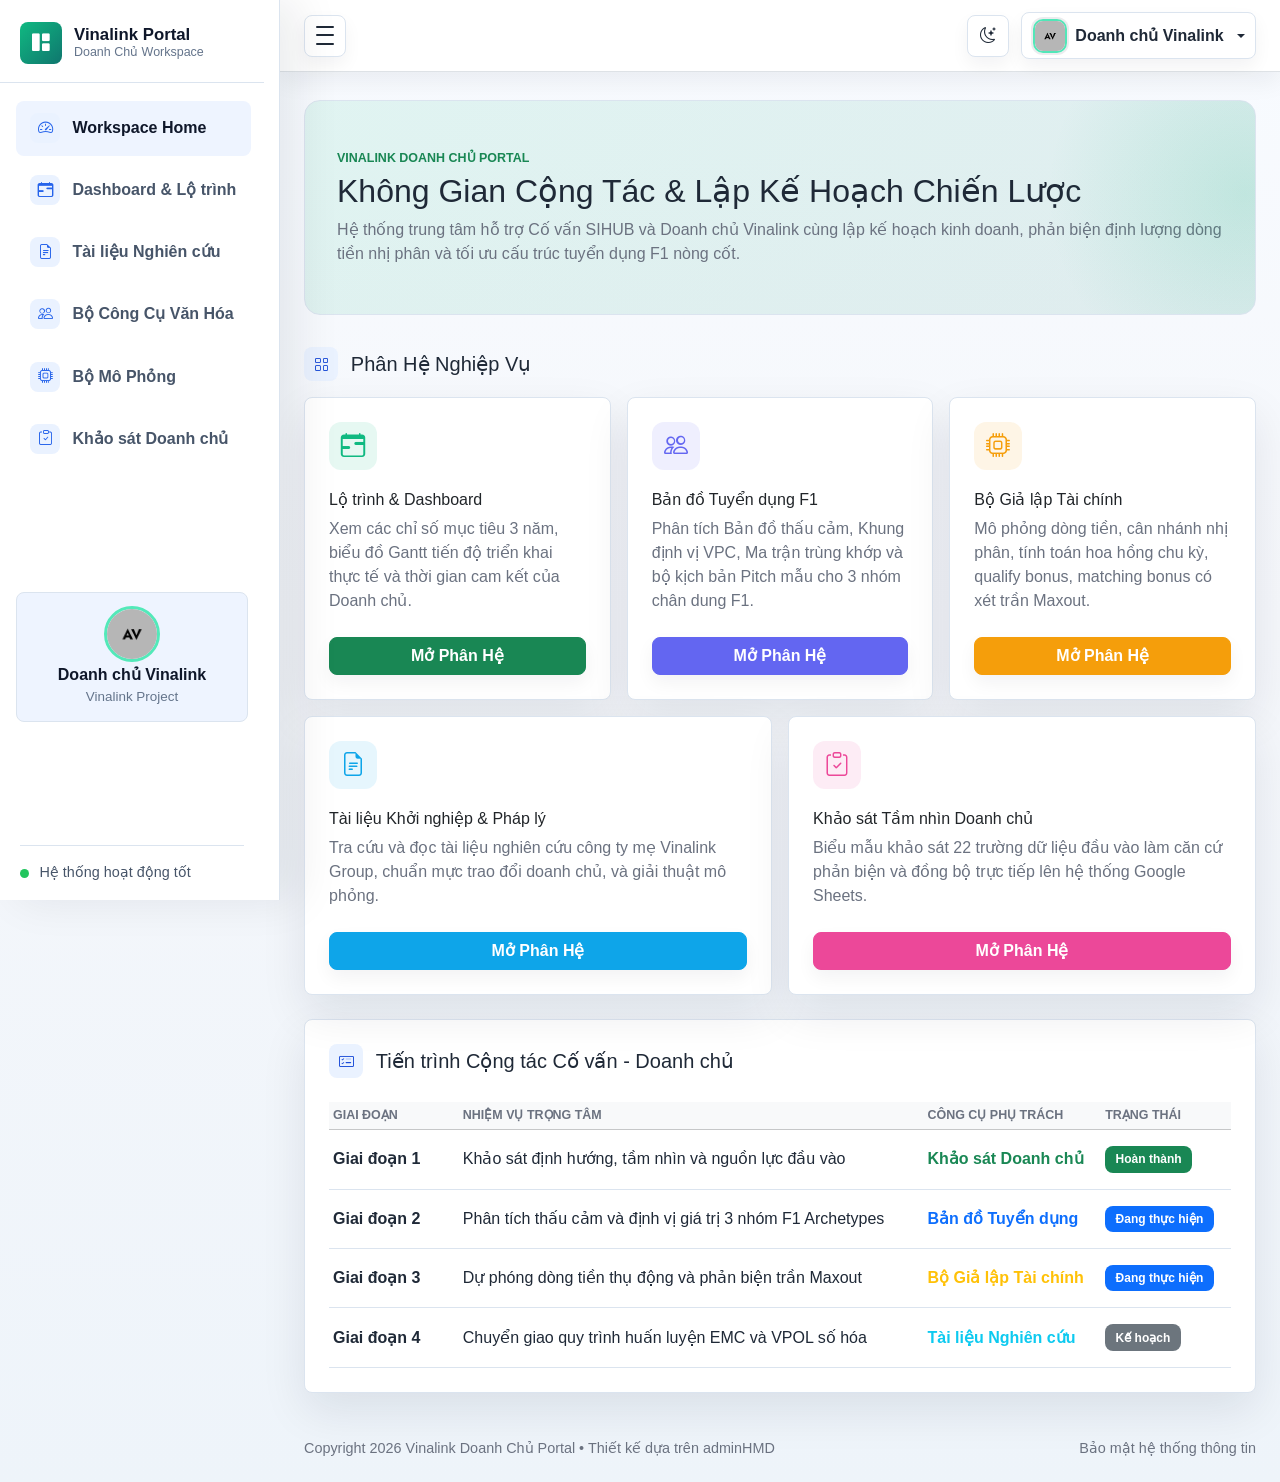
==== commit 7dcb0c38: "feat: update Web UI with Lean Culture Toolkit and sync Word-by-Slide proposal documents" ====
--- a/index.html
+++ b/index.html
@@ -1,330 +1,330 @@
-<!DOCTYPE html>
-<html lang="vi">
-<head>
-  <meta charset="UTF-8">
-  <meta name="viewport" content="width=device-width, initial-scale=1.0">
-  <meta name="description" content="Vinalink Doanh Chủ Portal">
-  <title>Vinalink Doanh Chủ Portal | SIHUB Workspace</title>
-
-  <link rel="stylesheet" href="./assets/css/bootstrap.min.css">
-  <link rel="stylesheet" href="./assets/vendors/bootstrap-icons/bootstrap-icons.css">
-  <link rel="stylesheet" href="./assets/css/style.css">
-  
-  <style>
-    /* Premium custom landing styling */
-    .landing-hero {
-      background: linear-gradient(135deg, rgba(16, 185, 129, 0.1), rgba(15, 118, 110, 0.1));
-      border: 1px solid var(--admin-border);
-      border-radius: 16px;
-      padding: 3rem 2rem;
-      margin-bottom: 2rem;
-      position: relative;
-      overflow: hidden;
-    }
-    .landing-hero::before {
-      content: "";
-      position: absolute;
-      top: -50%;
-      right: -20%;
-      width: 400px;
-      height: 400px;
-      background: radial-gradient(circle, rgba(16, 185, 129, 0.15) 0%, transparent 70%);
-      pointer-events: none;
-    }
-    .launcher-card {
-      transition: all 0.3s cubic-bezier(0.4, 0, 0.2, 1);
-      border: 1px solid var(--admin-border);
-      height: 100%;
-    }
-    .launcher-card:hover {
-      transform: translateY(-5px);
-      box-shadow: 0 10px 20px rgba(16, 185, 129, 0.1);
-      border-color: #10b981;
-    }
-    .launcher-icon {
-      width: 48px;
-      height: 48px;
-      border-radius: 12px;
-      display: inline-flex;
-      align-items: center;
-      justify-content: center;
-      font-size: 1.5rem;
-      margin-bottom: 1.25rem;
-      background-color: rgba(16, 185, 129, 0.1);
-      color: #10b981;
-      transition: all 0.3s ease;
-    }
-    .launcher-card:hover .launcher-icon {
-      background-color: #10b981;
-      color: #fff;
-    }
-  </style>
-</head>
-
-<body>
-  <div class="admin-shell">
-    <div class="sidebar-backdrop" data-sidebar-close></div>
-
-    <!-- Sidebar Navigation -->
-    <aside class="admin-sidebar" id="adminSidebar" aria-label="Main navigation">
-      <div class="sidebar-header">
-        <a class="brand-mark" href="index.html" aria-label="Vinalink Portal">
-          <span class="brand-icon" style="background: linear-gradient(135deg, #10b981, #0f766e);">
-            <i class="bi bi-grid-1x2-fill" aria-hidden="true"></i>
-          </span>
-          <span class="brand-copy">
-            <span class="brand-title">Vinalink Portal</span>
-            <span class="brand-subtitle">Doanh Chủ Workspace</span>
-          </span>
-        </a>
-      </div>
-
-      <nav class="sidebar-nav">
-        <a class="nav-link active" href="index.html" aria-current="page">
-          <span class="nav-icon"><i class="bi bi-speedometer2" aria-hidden="true"></i></span>
-          <span class="nav-text">Workspace Home</span>
-        </a>
-        <a class="nav-link" href="html/index.html">
-          <span class="nav-icon"><i class="bi bi-calendar-range" aria-hidden="true"></i></span>
-          <span class="nav-text">Dashboard & Lộ trình</span>
-        </a>
-        <a class="nav-link" href="html/documents.html">
-          <span class="nav-icon"><i class="bi bi-file-earmark-text" aria-hidden="true"></i></span>
-          <span class="nav-text">Tài liệu Nghiên cứu</span>
-        </a>
-        <a class="nav-link" href="html/visualizer.html">
-          <span class="nav-icon"><i class="bi bi-people" aria-hidden="true"></i></span>
-          <span class="nav-text">Bản đồ Tuyển dụng</span>
-        </a>
-        <a class="nav-link" href="html/simulator.html">
-          <span class="nav-icon"><i class="bi bi-cpu" aria-hidden="true"></i></span>
-          <span class="nav-text">Bộ Mô Phỏng</span>
-        </a>
-        <a class="nav-link" href="html/feedback.html">
-          <span class="nav-icon"><i class="bi bi-clipboard-check" aria-hidden="true"></i></span>
-          <span class="nav-text">Khảo sát Doanh chủ</span>
-        </a>
-        <a class="nav-link" id="settingsSidebarLink" href="html/settings.html">
-          <span class="nav-icon"><i class="bi bi-gear" aria-hidden="true"></i></span>
-          <span class="nav-text">Cài đặt Hệ thống</span>
-        </a>
-      </nav>
-
-      <div class="sidebar-user">
-        <img class="avatar-img avatar-md sidebar-user-avatar" src="./assets/images/avatar/avatar.jpg" alt="User Avatar">
-        <strong>Doanh Chủ</strong>
-        <small>Active Workspace</small>
-      </div>
-
-      <div class="sidebar-footer">
-        <span class="status-dot"></span>
-        <span class="sidebar-footer-text">Hệ thống hoạt động tốt</span>
-      </div>
-    </aside>
-
-    <!-- Main Content Area -->
-    <div class="admin-main">
-      <nav class="navbar admin-navbar navbar-expand bg-white border-bottom">
-        <div class="container-fluid px-3 px-lg-4">
-          <button class="sidebar-toggle" type="button" data-sidebar-toggle aria-controls="adminSidebar" aria-expanded="true" aria-label="Toggle sidebar">
-            <span></span>
-            <span></span>
-            <span></span>
-          </button>
-
-          <div class="navbar-actions ms-auto">
-            <button class="icon-button theme-toggle" type="button" data-theme-toggle aria-label="Switch color theme" title="Switch color theme">
-              <i class="bi bi-moon-stars" data-theme-icon aria-hidden="true"></i>
-            </button>
-            
-            <div id="adminBadge" class="d-none me-2">
-              <span class="badge bg-success-subtle text-success border border-success-subtle px-2 py-1.5 rounded text-xs font-semibold">
-                <i class="bi bi-shield-check me-1"></i> Quyền Cố Vấn
-              </span>
-            </div>
-
-            <div class="dropdown">
-              <button class="profile-button dropdown-toggle" type="button" data-bs-toggle="dropdown" aria-expanded="false">
-                <img class="avatar-img avatar-sm" src="./assets/images/avatar/avatar.jpg" alt="User Avatar">
-                <span class="profile-name d-none d-sm-inline">Loading...</span>
-              </button>
-              <ul class="dropdown-menu dropdown-menu-end">
-                <li><a class="dropdown-item" href="html/login.html" id="dropdownAuthLink">Đăng nhập Cố vấn</a></li>
-                <li><button class="dropdown-item text-danger d-none" id="logoutBtn"><i class="bi bi-box-arrow-right me-1"></i> Đăng xuất Cố vấn</button></li>
-              </ul>
-            </div>
-          </div>
-        </div>
-      </nav>
-
-      <main class="dashboard-content">
-        <div class="container-fluid px-3 px-lg-4 py-4">
-          
-          <!-- Hero Banner -->
-          <div class="landing-hero d-flex flex-column justify-content-center">
-            <p class="eyebrow text-success font-bold mb-1">Vinalink Doanh Chủ Portal</p>
-            <h1 class="h2 font-extrabold mb-2">Không Gian Cộng Tác & Lập Kế Hoạch Chiến Lược</h1>
-            <p class="text-muted mb-0 max-w-xl">Hệ thống trung tâm hỗ trợ Cố vấn SIHUB và Doanh chủ Vinalink cùng lập kế hoạch kinh doanh, phản biện định lượng dòng tiền nhị phân và tối ưu cấu trúc tuyển dụng F1 nòng cốt.</p>
-          </div>
-
-          <!-- Launchers Grid -->
-          <h2 class="h5 mb-3 section-title"><i class="bi bi-grid me-1"></i><span>Phân Hệ Nghiệp Vụ</span></h2>
-          <div class="row g-3 mb-4">
-            <!-- Card 1: Dashboard -->
-            <div class="col-12 col-md-6 col-lg-4">
-              <div class="panel p-4 launcher-card d-flex flex-column justify-content-between">
-                <div>
-                  <div class="launcher-icon"><i class="bi bi-calendar-range"></i></div>
-                  <h3 class="h6 font-bold text-dark mb-2">Lộ trình & Dashboard</h3>
-                  <p class="text-muted text-xs mb-3">Xem các chỉ số mục tiêu 3 năm, biểu đồ Gantt tiến độ triển khai thực tế và thời gian cam kết của Doanh chủ.</p>
-                </div>
-                <a href="html/index.html" class="btn btn-success btn-xs w-100 mt-2">Mở Phân Hệ</a>
-              </div>
-            </div>
-
-            <!-- Card 2: Visualizer -->
-            <div class="col-12 col-md-6 col-lg-4">
-              <div class="panel p-4 launcher-card d-flex flex-column justify-content-between">
-                <div>
-                  <div class="launcher-icon" style="background-color: rgba(99, 102, 241, 0.1); color: #6366f1;"><i class="bi bi-people"></i></div>
-                  <h3 class="h6 font-bold text-dark mb-2">Bản đồ Tuyển dụng F1</h3>
-                  <p class="text-muted text-xs mb-3">Phân tích Bản đồ thấu cảm, Khung định vị VPC, Ma trận trùng khớp và bộ kịch bản Pitch mẫu cho 3 nhóm chân dung F1.</p>
-                </div>
-                <a href="html/visualizer.html" class="btn btn-primary btn-xs w-100 mt-2" style="background-color: #6366f1; border-color: #6366f1;">Mở Phân Hệ</a>
-              </div>
-            </div>
-
-            <!-- Card 3: Simulator -->
-            <div class="col-12 col-md-6 col-lg-4">
-              <div class="panel p-4 launcher-card d-flex flex-column justify-content-between">
-                <div>
-                  <div class="launcher-icon" style="background-color: rgba(245, 158, 11, 0.1); color: #f59e0b;"><i class="bi bi-cpu"></i></div>
-                  <h3 class="h6 font-bold text-dark mb-2">Bộ Giả lập Tài chính</h3>
-                  <p class="text-muted text-xs mb-3">Mô phỏng dòng tiền, cân nhánh nhị phân, tính toán hoa hồng chu kỳ, qualify bonus, matching bonus có xét trần Maxout.</p>
-                </div>
-                <a href="html/simulator.html" class="btn btn-warning btn-xs w-100 mt-2" style="background-color: #f59e0b; border-color: #f59e0b; color: #fff;">Mở Phân Hệ</a>
-              </div>
-            </div>
-
-            <!-- Card 4: Documents -->
-            <div class="col-12 col-md-6 col-lg-6">
-              <div class="panel p-4 launcher-card d-flex flex-column justify-content-between">
-                <div>
-                  <div class="launcher-icon" style="background-color: rgba(14, 165, 233, 0.1); color: #0ea5e9;"><i class="bi bi-file-earmark-text"></i></div>
-                  <h3 class="h6 font-bold text-dark mb-2">Tài liệu Khởi nghiệp & Pháp lý</h3>
-                  <p class="text-muted text-xs mb-3">Tra cứu và đọc tài liệu nghiên cứu công ty mẹ Vinalink Group, chuẩn mực trao đổi doanh chủ, và giải thuật mô phỏng.</p>
-                </div>
-                <a href="html/documents.html" class="btn btn-info btn-xs w-100 mt-2" style="background-color: #0ea5e9; border-color: #0ea5e9; color: #fff;">Mở Phân Hệ</a>
-              </div>
-            </div>
-
-            <!-- Card 5: Feedback -->
-            <div class="col-12 col-md-6 col-lg-6">
-              <div class="panel p-4 launcher-card d-flex flex-column justify-content-between">
-                <div>
-                  <div class="launcher-icon" style="background-color: rgba(236, 72, 153, 0.1); color: #ec4899;"><i class="bi bi-clipboard-check"></i></div>
-                  <h3 class="h6 font-bold text-dark mb-2">Khảo sát Tầm nhìn Doanh chủ</h3>
-                  <p class="text-muted text-xs mb-3">Biểu mẫu khảo sát 22 trường dữ liệu đầu vào làm căn cứ phản biện và đồng bộ trực tiếp lên hệ thống Google Sheets.</p>
-                </div>
-                <a href="html/feedback.html" class="btn btn-danger btn-xs w-100 mt-2" style="background-color: #ec4899; border-color: #ec4899; color: #fff;">Mở Phân Hệ</a>
-              </div>
-            </div>
-          </div>
-
-          <!-- Collaboration Tracker -->
-          <div class="panel p-4">
-            <h2 class="h5 mb-4 section-title"><i class="bi bi-card-checklist me-1"></i><span>Tiến trình Cộng tác Cố vấn - Doanh chủ</span></h2>
-            <div class="table-responsive">
-              <table class="table table-sm align-middle text-xs mb-0">
-                <thead>
-                  <tr class="table-light">
-                    <th>Giai đoạn</th>
-                    <th>Nhiệm vụ trọng tâm</th>
-                    <th>Công cụ phụ trách</th>
-                    <th>Trạng thái</th>
-                  </tr>
-                </thead>
-                <tbody>
-                  <tr>
-                    <td><strong>Giai đoạn 1</strong></td>
-                    <td>Khảo sát định hướng, tầm nhìn và nguồn lực đầu vào</td>
-                    <td><a href="html/feedback.html" class="text-success fw-bold">Khảo sát Doanh chủ</a></td>
-                    <td><span class="badge bg-success">Hoàn thành</span></td>
-                  </tr>
-                  <tr>
-                    <td><strong>Giai đoạn 2</strong></td>
-                    <td>Phân tích thấu cảm và định vị giá trị 3 nhóm F1 Archetypes</td>
-                    <td><a href="html/visualizer.html" class="text-primary fw-bold">Bản đồ Tuyển dụng</a></td>
-                    <td><span class="badge bg-primary">Đang thực hiện</span></td>
-                  </tr>
-                  <tr>
-                    <td><strong>Giai đoạn 3</strong></td>
-                    <td>Dự phóng dòng tiền thụ động và phản biện trần Maxout</td>
-                    <td><a href="html/simulator.html" class="text-warning fw-bold">Bộ Giả lập Tài chính</a></td>
-                    <td><span class="badge bg-primary">Đang thực hiện</span></td>
-                  </tr>
-                  <tr>
-                    <td><strong>Giai đoạn 4</strong></td>
-                    <td>Chuyển giao quy trình huấn luyện EMC và VPOL số hóa</td>
-                    <td><a href="html/documents.html" class="text-info fw-bold">Tài liệu Nghiên cứu</a></td>
-                    <td><span class="badge bg-secondary">Kế hoạch</span></td>
-                  </tr>
-                </tbody>
-              </table>
-            </div>
-          </div>
-
-        </div>
-      </main>
-
-      <footer class="admin-footer">
-        <div class="container-fluid px-3 px-lg-4">
-          <span>Copyright 2026 Vinalink Doanh Chủ Portal • Thiết kế dựa trên adminHMD</span>
-          <span>Bảo mật hệ thống thông tin</span>
-        </div>
-      </footer>
-    </div>
-  </div>
-
-  <script>
-    // Bind profile before loading main.js
-    window.adminHMDUser = {
-      name: localStorage.getItem("sihub_is_admin") === "true" ? "Cố vấn SIHUB" : "Doanh chủ Vinalink",
-      workspace: "Vinalink Project",
-      avatar: "./assets/images/avatar/avatar.jpg"
-    };
-  </script>
-  <script src="./assets/js/bootstrap.bundle.min.js"></script>
-  <script src="./assets/js/main.js"></script>
-
-  <script>
-    document.addEventListener("DOMContentLoaded", () => {
-      const isAdmin = localStorage.getItem("sihub_is_admin") === "true";
-      const adminBadge = document.getElementById("adminBadge");
-      const logoutBtn = document.getElementById("logoutBtn");
-      const dropdownAuthLink = document.getElementById("dropdownAuthLink");
-      const settingsSidebarLink = document.getElementById("settingsSidebarLink");
-
-      if (isAdmin) {
-        adminBadge.classList.remove("d-none");
-        logoutBtn.classList.remove("d-none");
-        dropdownAuthLink.classList.add("d-none");
-      } else {
-        adminBadge.classList.add("d-none");
-        logoutBtn.classList.add("d-none");
-        dropdownAuthLink.classList.remove("d-none");
-        if (settingsSidebarLink) {
-          settingsSidebarLink.style.display = "none";
-        }
-      }
-
-      // Logout handler
-      logoutBtn.addEventListener("click", () => {
-        localStorage.removeItem("sihub_is_admin");
-        alert("Đã đăng xuất tài khoản Cố vấn.");
-        window.location.reload();
-      });
-    });
-  </script>
-</body>
-</html>
+<!DOCTYPE html>
+<html lang="vi">
+<head>
+  <meta charset="UTF-8">
+  <meta name="viewport" content="width=device-width, initial-scale=1.0">
+  <meta name="description" content="Vinalink Doanh Chủ Portal">
+  <title>Vinalink Doanh Chủ Portal | Lean Startup Workspace</title>
+
+  <link rel="stylesheet" href="./assets/css/bootstrap.min.css">
+  <link rel="stylesheet" href="./assets/vendors/bootstrap-icons/bootstrap-icons.css">
+  <link rel="stylesheet" href="./assets/css/style.css">
+  
+  <style>
+    /* Premium custom landing styling */
+    .landing-hero {
+      background: linear-gradient(135deg, rgba(16, 185, 129, 0.1), rgba(15, 118, 110, 0.1));
+      border: 1px solid var(--admin-border);
+      border-radius: 16px;
+      padding: 3rem 2rem;
+      margin-bottom: 2rem;
+      position: relative;
+      overflow: hidden;
+    }
+    .landing-hero::before {
+      content: "";
+      position: absolute;
+      top: -50%;
+      right: -20%;
+      width: 400px;
+      height: 400px;
+      background: radial-gradient(circle, rgba(16, 185, 129, 0.15) 0%, transparent 70%);
+      pointer-events: none;
+    }
+    .launcher-card {
+      transition: all 0.3s cubic-bezier(0.4, 0, 0.2, 1);
+      border: 1px solid var(--admin-border);
+      height: 100%;
+    }
+    .launcher-card:hover {
+      transform: translateY(-5px);
+      box-shadow: 0 10px 20px rgba(16, 185, 129, 0.1);
+      border-color: #10b981;
+    }
+    .launcher-icon {
+      width: 48px;
+      height: 48px;
+      border-radius: 12px;
+      display: inline-flex;
+      align-items: center;
+      justify-content: center;
+      font-size: 1.5rem;
+      margin-bottom: 1.25rem;
+      background-color: rgba(16, 185, 129, 0.1);
+      color: #10b981;
+      transition: all 0.3s ease;
+    }
+    .launcher-card:hover .launcher-icon {
+      background-color: #10b981;
+      color: #fff;
+    }
+  </style>
+</head>
+
+<body>
+  <div class="admin-shell">
+    <div class="sidebar-backdrop" data-sidebar-close></div>
+
+    <!-- Sidebar Navigation -->
+    <aside class="admin-sidebar" id="adminSidebar" aria-label="Main navigation">
+      <div class="sidebar-header">
+        <a class="brand-mark" href="index.html" aria-label="Vinalink Portal">
+          <span class="brand-icon" style="background: linear-gradient(135deg, #10b981, #0f766e);">
+            <i class="bi bi-grid-1x2-fill" aria-hidden="true"></i>
+          </span>
+          <span class="brand-copy">
+            <span class="brand-title">Vinalink Portal</span>
+            <span class="brand-subtitle">Doanh Chủ Workspace</span>
+          </span>
+        </a>
+      </div>
+
+      <nav class="sidebar-nav">
+        <a class="nav-link active" href="index.html" aria-current="page">
+          <span class="nav-icon"><i class="bi bi-speedometer2" aria-hidden="true"></i></span>
+          <span class="nav-text">Workspace Home</span>
+        </a>
+        <a class="nav-link" href="html/index.html">
+          <span class="nav-icon"><i class="bi bi-calendar-range" aria-hidden="true"></i></span>
+          <span class="nav-text">Dashboard & Lộ trình</span>
+        </a>
+        <a class="nav-link" href="html/documents.html">
+          <span class="nav-icon"><i class="bi bi-file-earmark-text" aria-hidden="true"></i></span>
+          <span class="nav-text">Tài liệu Nghiên cứu</span>
+        </a>
+        <a class="nav-link" href="html/visualizer.html">
+          <span class="nav-icon"><i class="bi bi-people" aria-hidden="true"></i></span>
+          <span class="nav-text">Bộ Công Cụ Văn Hóa</span>
+        </a>
+        <a class="nav-link" href="html/simulator.html">
+          <span class="nav-icon"><i class="bi bi-cpu" aria-hidden="true"></i></span>
+          <span class="nav-text">Bộ Mô Phỏng</span>
+        </a>
+        <a class="nav-link" href="html/feedback.html">
+          <span class="nav-icon"><i class="bi bi-clipboard-check" aria-hidden="true"></i></span>
+          <span class="nav-text">Khảo sát Doanh chủ</span>
+        </a>
+        <a class="nav-link" id="settingsSidebarLink" href="html/settings.html">
+          <span class="nav-icon"><i class="bi bi-gear" aria-hidden="true"></i></span>
+          <span class="nav-text">Cài đặt Hệ thống</span>
+        </a>
+      </nav>
+
+      <div class="sidebar-user">
+        <img class="avatar-img avatar-md sidebar-user-avatar" src="./assets/images/avatar/avatar.jpg" alt="User Avatar">
+        <strong>Doanh Chủ</strong>
+        <small>Active Workspace</small>
+      </div>
+
+      <div class="sidebar-footer">
+        <span class="status-dot"></span>
+        <span class="sidebar-footer-text">Hệ thống hoạt động tốt</span>
+      </div>
+    </aside>
+
+    <!-- Main Content Area -->
+    <div class="admin-main">
+      <nav class="navbar admin-navbar navbar-expand bg-white border-bottom">
+        <div class="container-fluid px-3 px-lg-4">
+          <button class="sidebar-toggle" type="button" data-sidebar-toggle aria-controls="adminSidebar" aria-expanded="true" aria-label="Toggle sidebar">
+            <span></span>
+            <span></span>
+            <span></span>
+          </button>
+
+          <div class="navbar-actions ms-auto">
+            <button class="icon-button theme-toggle" type="button" data-theme-toggle aria-label="Switch color theme" title="Switch color theme">
+              <i class="bi bi-moon-stars" data-theme-icon aria-hidden="true"></i>
+            </button>
+            
+            <div id="adminBadge" class="d-none me-2">
+              <span class="badge bg-success-subtle text-success border border-success-subtle px-2 py-1.5 rounded text-xs font-semibold">
+                <i class="bi bi-shield-check me-1"></i> Quyền Cố Vấn
+              </span>
+            </div>
+
+            <div class="dropdown">
+              <button class="profile-button dropdown-toggle" type="button" data-bs-toggle="dropdown" aria-expanded="false">
+                <img class="avatar-img avatar-sm" src="./assets/images/avatar/avatar.jpg" alt="User Avatar">
+                <span class="profile-name d-none d-sm-inline">Loading...</span>
+              </button>
+              <ul class="dropdown-menu dropdown-menu-end">
+                <li><a class="dropdown-item" href="html/login.html" id="dropdownAuthLink">Đăng nhập Cố vấn</a></li>
+                <li><button class="dropdown-item text-danger d-none" id="logoutBtn"><i class="bi bi-box-arrow-right me-1"></i> Đăng xuất Cố vấn</button></li>
+              </ul>
+            </div>
+          </div>
+        </div>
+      </nav>
+
+      <main class="dashboard-content">
+        <div class="container-fluid px-3 px-lg-4 py-4">
+          
+          <!-- Hero Banner -->
+          <div class="landing-hero d-flex flex-column justify-content-center">
+            <p class="eyebrow text-success font-bold mb-1">Vinalink Doanh Chủ Portal</p>
+            <h1 class="h2 font-extrabold mb-2">Không Gian Cộng Tác & Lập Kế Hoạch Chiến Lược</h1>
+            <p class="text-muted mb-0 max-w-xl">Hệ thống trung tâm hỗ trợ Cố vấn SIHUB và Doanh chủ Vinalink cùng lập kế hoạch kinh doanh, phản biện định lượng dòng tiền nhị phân và tối ưu cấu trúc tuyển dụng F1 nòng cốt.</p>
+          </div>
+
+          <!-- Launchers Grid -->
+          <h2 class="h5 mb-3 section-title"><i class="bi bi-grid me-1"></i><span>Phân Hệ Nghiệp Vụ</span></h2>
+          <div class="row g-3 mb-4">
+            <!-- Card 1: Dashboard -->
+            <div class="col-12 col-md-6 col-lg-4">
+              <div class="panel p-4 launcher-card d-flex flex-column justify-content-between">
+                <div>
+                  <div class="launcher-icon"><i class="bi bi-calendar-range"></i></div>
+                  <h3 class="h6 font-bold text-dark mb-2">Lộ trình & Dashboard</h3>
+                  <p class="text-muted text-xs mb-3">Xem các chỉ số mục tiêu 3 năm, biểu đồ Gantt tiến độ triển khai thực tế và thời gian cam kết của Doanh chủ.</p>
+                </div>
+                <a href="html/index.html" class="btn btn-success btn-xs w-100 mt-2">Mở Phân Hệ</a>
+              </div>
+            </div>
+
+            <!-- Card 2: Visualizer -->
+            <div class="col-12 col-md-6 col-lg-4">
+              <div class="panel p-4 launcher-card d-flex flex-column justify-content-between">
+                <div>
+                  <div class="launcher-icon" style="background-color: rgba(99, 102, 241, 0.1); color: #6366f1;"><i class="bi bi-people"></i></div>
+                  <h3 class="h6 font-bold text-dark mb-2">Bản đồ Tuyển dụng F1</h3>
+                  <p class="text-muted text-xs mb-3">Phân tích Bản đồ thấu cảm, Khung định vị VPC, Ma trận trùng khớp và bộ kịch bản Pitch mẫu cho 3 nhóm chân dung F1.</p>
+                </div>
+                <a href="html/visualizer.html" class="btn btn-primary btn-xs w-100 mt-2" style="background-color: #6366f1; border-color: #6366f1;">Mở Phân Hệ</a>
+              </div>
+            </div>
+
+            <!-- Card 3: Simulator -->
+            <div class="col-12 col-md-6 col-lg-4">
+              <div class="panel p-4 launcher-card d-flex flex-column justify-content-between">
+                <div>
+                  <div class="launcher-icon" style="background-color: rgba(245, 158, 11, 0.1); color: #f59e0b;"><i class="bi bi-cpu"></i></div>
+                  <h3 class="h6 font-bold text-dark mb-2">Bộ Giả lập Tài chính</h3>
+                  <p class="text-muted text-xs mb-3">Mô phỏng dòng tiền, cân nhánh nhị phân, tính toán hoa hồng chu kỳ, qualify bonus, matching bonus có xét trần Maxout.</p>
+                </div>
+                <a href="html/simulator.html" class="btn btn-warning btn-xs w-100 mt-2" style="background-color: #f59e0b; border-color: #f59e0b; color: #fff;">Mở Phân Hệ</a>
+              </div>
+            </div>
+
+            <!-- Card 4: Documents -->
+            <div class="col-12 col-md-6 col-lg-6">
+              <div class="panel p-4 launcher-card d-flex flex-column justify-content-between">
+                <div>
+                  <div class="launcher-icon" style="background-color: rgba(14, 165, 233, 0.1); color: #0ea5e9;"><i class="bi bi-file-earmark-text"></i></div>
+                  <h3 class="h6 font-bold text-dark mb-2">Tài liệu Khởi nghiệp & Pháp lý</h3>
+                  <p class="text-muted text-xs mb-3">Tra cứu và đọc tài liệu nghiên cứu công ty mẹ Vinalink Group, chuẩn mực trao đổi doanh chủ, và giải thuật mô phỏng.</p>
+                </div>
+                <a href="html/documents.html" class="btn btn-info btn-xs w-100 mt-2" style="background-color: #0ea5e9; border-color: #0ea5e9; color: #fff;">Mở Phân Hệ</a>
+              </div>
+            </div>
+
+            <!-- Card 5: Feedback -->
+            <div class="col-12 col-md-6 col-lg-6">
+              <div class="panel p-4 launcher-card d-flex flex-column justify-content-between">
+                <div>
+                  <div class="launcher-icon" style="background-color: rgba(236, 72, 153, 0.1); color: #ec4899;"><i class="bi bi-clipboard-check"></i></div>
+                  <h3 class="h6 font-bold text-dark mb-2">Khảo sát Tầm nhìn Doanh chủ</h3>
+                  <p class="text-muted text-xs mb-3">Biểu mẫu khảo sát 22 trường dữ liệu đầu vào làm căn cứ phản biện và đồng bộ trực tiếp lên hệ thống Google Sheets.</p>
+                </div>
+                <a href="html/feedback.html" class="btn btn-danger btn-xs w-100 mt-2" style="background-color: #ec4899; border-color: #ec4899; color: #fff;">Mở Phân Hệ</a>
+              </div>
+            </div>
+          </div>
+
+          <!-- Collaboration Tracker -->
+          <div class="panel p-4">
+            <h2 class="h5 mb-4 section-title"><i class="bi bi-card-checklist me-1"></i><span>Tiến trình Cộng tác Cố vấn - Doanh chủ</span></h2>
+            <div class="table-responsive">
+              <table class="table table-sm align-middle text-xs mb-0">
+                <thead>
+                  <tr class="table-light">
+                    <th>Giai đoạn</th>
+                    <th>Nhiệm vụ trọng tâm</th>
+                    <th>Công cụ phụ trách</th>
+                    <th>Trạng thái</th>
+                  </tr>
+                </thead>
+                <tbody>
+                  <tr>
+                    <td><strong>Giai đoạn 1</strong></td>
+                    <td>Khảo sát định hướng, tầm nhìn và nguồn lực đầu vào</td>
+                    <td><a href="html/feedback.html" class="text-success fw-bold">Khảo sát Doanh chủ</a></td>
+                    <td><span class="badge bg-success">Hoàn thành</span></td>
+                  </tr>
+                  <tr>
+                    <td><strong>Giai đoạn 2</strong></td>
+                    <td>Phân tích thấu cảm và định vị giá trị 3 nhóm F1 Archetypes</td>
+                    <td><a href="html/visualizer.html" class="text-primary fw-bold">Bản đồ Tuyển dụng</a></td>
+                    <td><span class="badge bg-primary">Đang thực hiện</span></td>
+                  </tr>
+                  <tr>
+                    <td><strong>Giai đoạn 3</strong></td>
+                    <td>Dự phóng dòng tiền thụ động và phản biện trần Maxout</td>
+                    <td><a href="html/simulator.html" class="text-warning fw-bold">Bộ Giả lập Tài chính</a></td>
+                    <td><span class="badge bg-primary">Đang thực hiện</span></td>
+                  </tr>
+                  <tr>
+                    <td><strong>Giai đoạn 4</strong></td>
+                    <td>Chuyển giao quy trình huấn luyện EMC và VPOL số hóa</td>
+                    <td><a href="html/documents.html" class="text-info fw-bold">Tài liệu Nghiên cứu</a></td>
+                    <td><span class="badge bg-secondary">Kế hoạch</span></td>
+                  </tr>
+                </tbody>
+              </table>
+            </div>
+          </div>
+
+        </div>
+      </main>
+
+      <footer class="admin-footer">
+        <div class="container-fluid px-3 px-lg-4">
+          <span>Copyright 2026 Vinalink Doanh Chủ Portal • Thiết kế dựa trên adminHMD</span>
+          <span>Bảo mật hệ thống thông tin</span>
+        </div>
+      </footer>
+    </div>
+  </div>
+
+  <script>
+    // Bind profile before loading main.js
+    window.adminHMDUser = {
+      name: localStorage.getItem("sihub_is_admin") === "true" ? "Cố vấn Lean Startup" : "Doanh chủ Vinalink",
+      workspace: "Vinalink Project",
+      avatar: "./assets/images/avatar/avatar.jpg"
+    };
+  </script>
+  <script src="./assets/js/bootstrap.bundle.min.js"></script>
+  <script src="./assets/js/main.js"></script>
+
+  <script>
+    document.addEventListener("DOMContentLoaded", () => {
+      const isAdmin = localStorage.getItem("sihub_is_admin") === "true";
+      const adminBadge = document.getElementById("adminBadge");
+      const logoutBtn = document.getElementById("logoutBtn");
+      const dropdownAuthLink = document.getElementById("dropdownAuthLink");
+      const settingsSidebarLink = document.getElementById("settingsSidebarLink");
+
+      if (isAdmin) {
+        adminBadge.classList.remove("d-none");
+        logoutBtn.classList.remove("d-none");
+        dropdownAuthLink.classList.add("d-none");
+      } else {
+        adminBadge.classList.add("d-none");
+        logoutBtn.classList.add("d-none");
+        dropdownAuthLink.classList.remove("d-none");
+        if (settingsSidebarLink) {
+          settingsSidebarLink.style.display = "none";
+        }
+      }
+
+      // Logout handler
+      logoutBtn.addEventListener("click", () => {
+        localStorage.removeItem("sihub_is_admin");
+        alert("Đã đăng xuất tài khoản Cố vấn.");
+        window.location.reload();
+      });
+    });
+  </script>
+</body>
+</html>
--- a/assets/css/style.css
+++ b/assets/css/style.css
@@ -1616,3 +1616,36 @@
   border-top-color: var(--admin-sidebar-border);
   color: var(--admin-sidebar-text);
 }
+
+/* Custom overrides for Dark Mode contrast and Sidebar Mini layout */
+html[data-theme="dark"] .bg-light,
+html[data-theme="dark"] .bg-white {
+  background-color: var(--admin-surface-soft) !important;
+  color: var(--admin-text) !important;
+}
+
+html[data-theme="dark"] .text-dark {
+  color: var(--admin-text) !important;
+}
+
+html[data-theme="dark"] .border,
+html[data-theme="dark"] .border-top,
+html[data-theme="dark"] .border-bottom,
+html[data-theme="dark"] .border-start,
+html[data-theme="dark"] .border-end {
+  border-color: var(--admin-border) !important;
+}
+
+html[data-theme="dark"] .table-light,
+html[data-theme="dark"] .table-light th {
+  background-color: var(--admin-surface-soft) !important;
+  color: var(--admin-text) !important;
+  border-color: var(--admin-border) !important;
+}
+
+@media (min-width: 992px) {
+  body.sidebar-mini .sidebar-user {
+    display: none !important;
+  }
+}
+
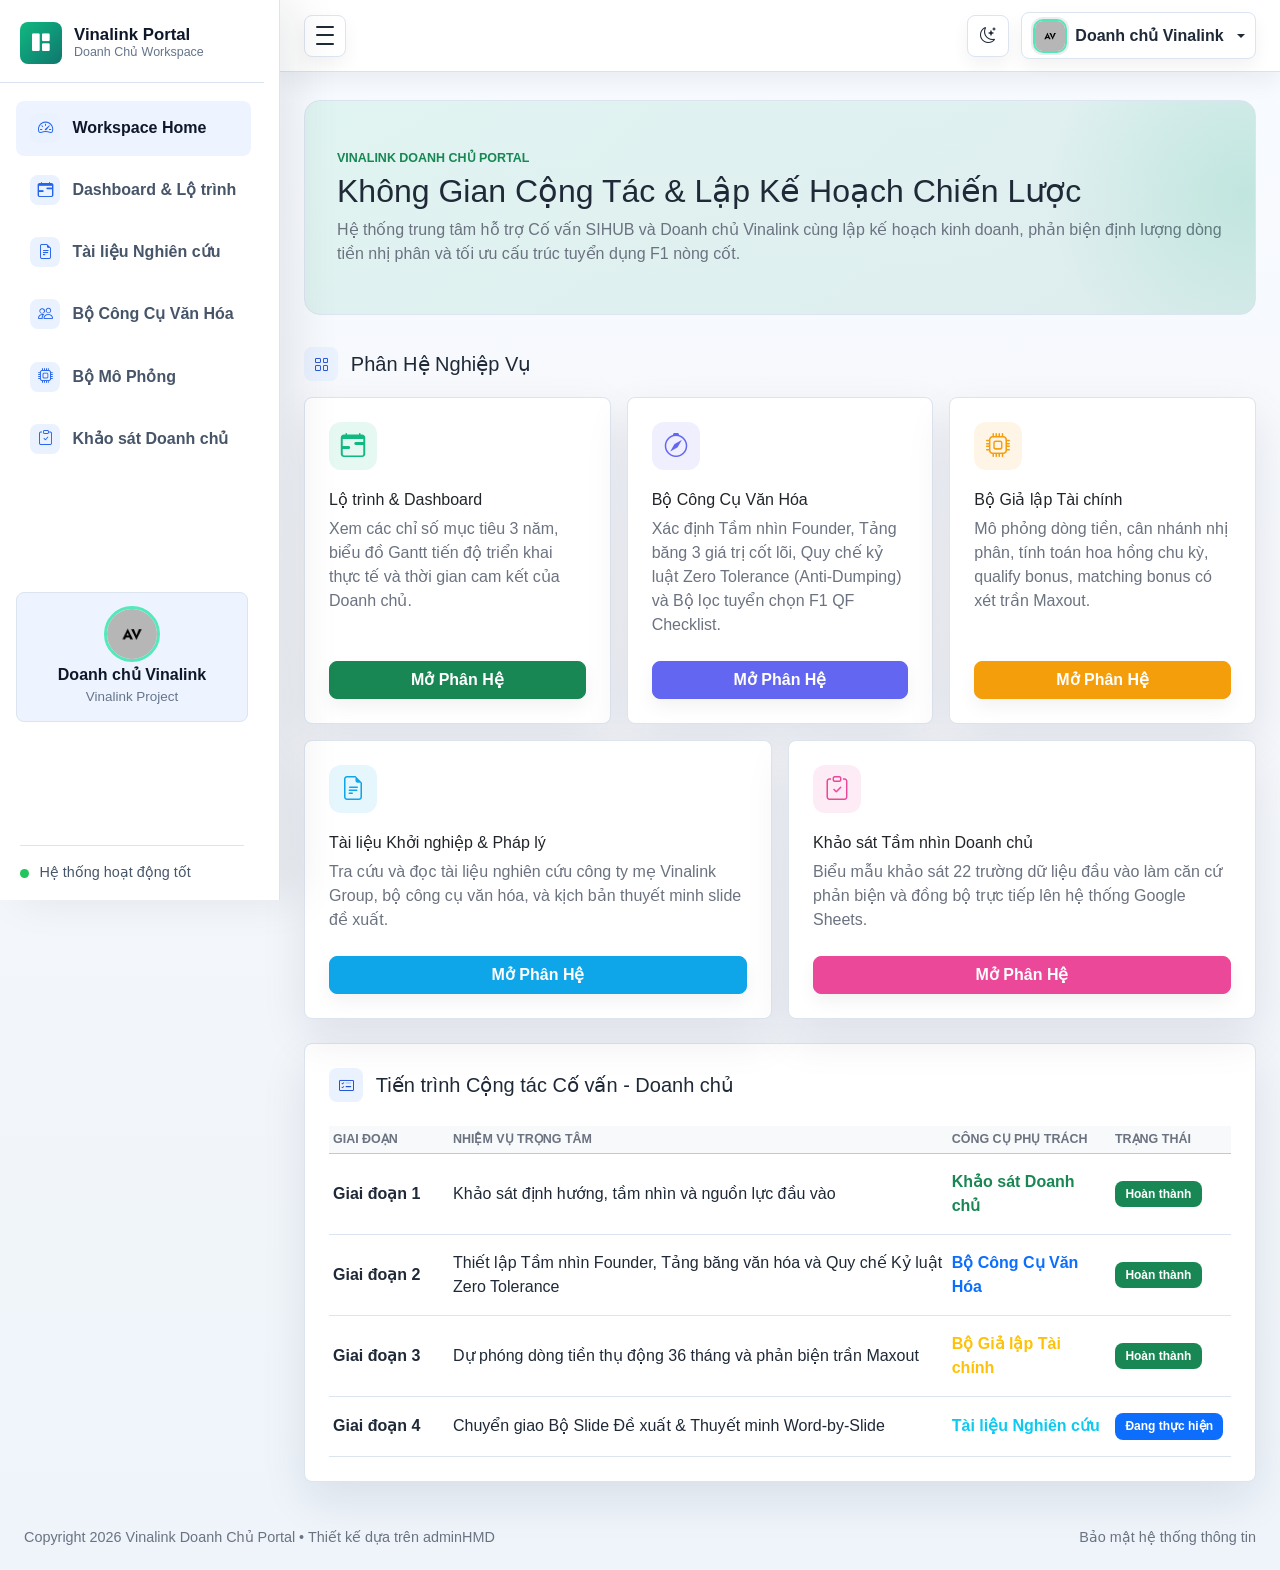
==== commit 49468c25: "docs: update 1-month progress timeline and README documentation" ====
--- a/index.html
+++ b/index.html
@@ -186,9 +186,9 @@
             <div class="col-12 col-md-6 col-lg-4">
               <div class="panel p-4 launcher-card d-flex flex-column justify-content-between">
                 <div>
-                  <div class="launcher-icon" style="background-color: rgba(99, 102, 241, 0.1); color: #6366f1;"><i class="bi bi-people"></i></div>
-                  <h3 class="h6 font-bold text-dark mb-2">Bản đồ Tuyển dụng F1</h3>
-                  <p class="text-muted text-xs mb-3">Phân tích Bản đồ thấu cảm, Khung định vị VPC, Ma trận trùng khớp và bộ kịch bản Pitch mẫu cho 3 nhóm chân dung F1.</p>
+                  <div class="launcher-icon" style="background-color: rgba(99, 102, 241, 0.1); color: #6366f1;"><i class="bi bi-compass"></i></div>
+                  <h3 class="h6 font-bold text-dark mb-2">Bộ Công Cụ Văn Hóa</h3>
+                  <p class="text-muted text-xs mb-3">Xác định Tầm nhìn Founder, Tảng băng 3 giá trị cốt lõi, Quy chế kỷ luật Zero Tolerance (Anti-Dumping) và Bộ lọc tuyển chọn F1 QF Checklist.</p>
                 </div>
                 <a href="html/visualizer.html" class="btn btn-primary btn-xs w-100 mt-2" style="background-color: #6366f1; border-color: #6366f1;">Mở Phân Hệ</a>
               </div>
@@ -212,7 +212,7 @@
                 <div>
                   <div class="launcher-icon" style="background-color: rgba(14, 165, 233, 0.1); color: #0ea5e9;"><i class="bi bi-file-earmark-text"></i></div>
                   <h3 class="h6 font-bold text-dark mb-2">Tài liệu Khởi nghiệp & Pháp lý</h3>
-                  <p class="text-muted text-xs mb-3">Tra cứu và đọc tài liệu nghiên cứu công ty mẹ Vinalink Group, chuẩn mực trao đổi doanh chủ, và giải thuật mô phỏng.</p>
+                  <p class="text-muted text-xs mb-3">Tra cứu và đọc tài liệu nghiên cứu công ty mẹ Vinalink Group, bộ công cụ văn hóa, và kịch bản thuyết minh slide đề xuất.</p>
                 </div>
                 <a href="html/documents.html" class="btn btn-info btn-xs w-100 mt-2" style="background-color: #0ea5e9; border-color: #0ea5e9; color: #fff;">Mở Phân Hệ</a>
               </div>
@@ -253,22 +253,26 @@
                   </tr>
                   <tr>
                     <td><strong>Giai đoạn 2</strong></td>
-                    <td>Phân tích thấu cảm và định vị giá trị 3 nhóm F1 Archetypes</td>
-                    <td><a href="html/visualizer.html" class="text-primary fw-bold">Bản đồ Tuyển dụng</a></td>
-                    <td><span class="badge bg-primary">Đang thực hiện</span></td>
+                    <td>Thiết lập Tầm nhìn Founder, Tảng băng văn hóa và Quy chế Kỷ luật Zero Tolerance</td>
+                    <td><a href="html/visualizer.html" class="text-primary fw-bold">Bộ Công Cụ Văn Hóa</a></td>
+                    <td><span class="badge bg-success">Hoàn thành</span></td>
                   </tr>
                   <tr>
                     <td><strong>Giai đoạn 3</strong></td>
-                    <td>Dự phóng dòng tiền thụ động và phản biện trần Maxout</td>
+                    <td>Dự phóng dòng tiền thụ động 36 tháng và phản biện trần Maxout</td>
                     <td><a href="html/simulator.html" class="text-warning fw-bold">Bộ Giả lập Tài chính</a></td>
-                    <td><span class="badge bg-primary">Đang thực hiện</span></td>
+                    <td><span class="badge bg-success">Hoàn thành</span></td>
                   </tr>
                   <tr>
                     <td><strong>Giai đoạn 4</strong></td>
-                    <td>Chuyển giao quy trình huấn luyện EMC và VPOL số hóa</td>
+                    <td>Chuyển giao Bộ Slide Đề xuất & Thuyết minh Word-by-Slide</td>
                     <td><a href="html/documents.html" class="text-info fw-bold">Tài liệu Nghiên cứu</a></td>
-                    <td><span class="badge bg-secondary">Kế hoạch</span></td>
-                  </tr>
+                    <td><span class="badge bg-primary">Đang thực hiện</span></td>
+                  </tr>
+                </tbody>
+              </table>
+            </div>
+          </div>
                 </tbody>
               </table>
             </div>
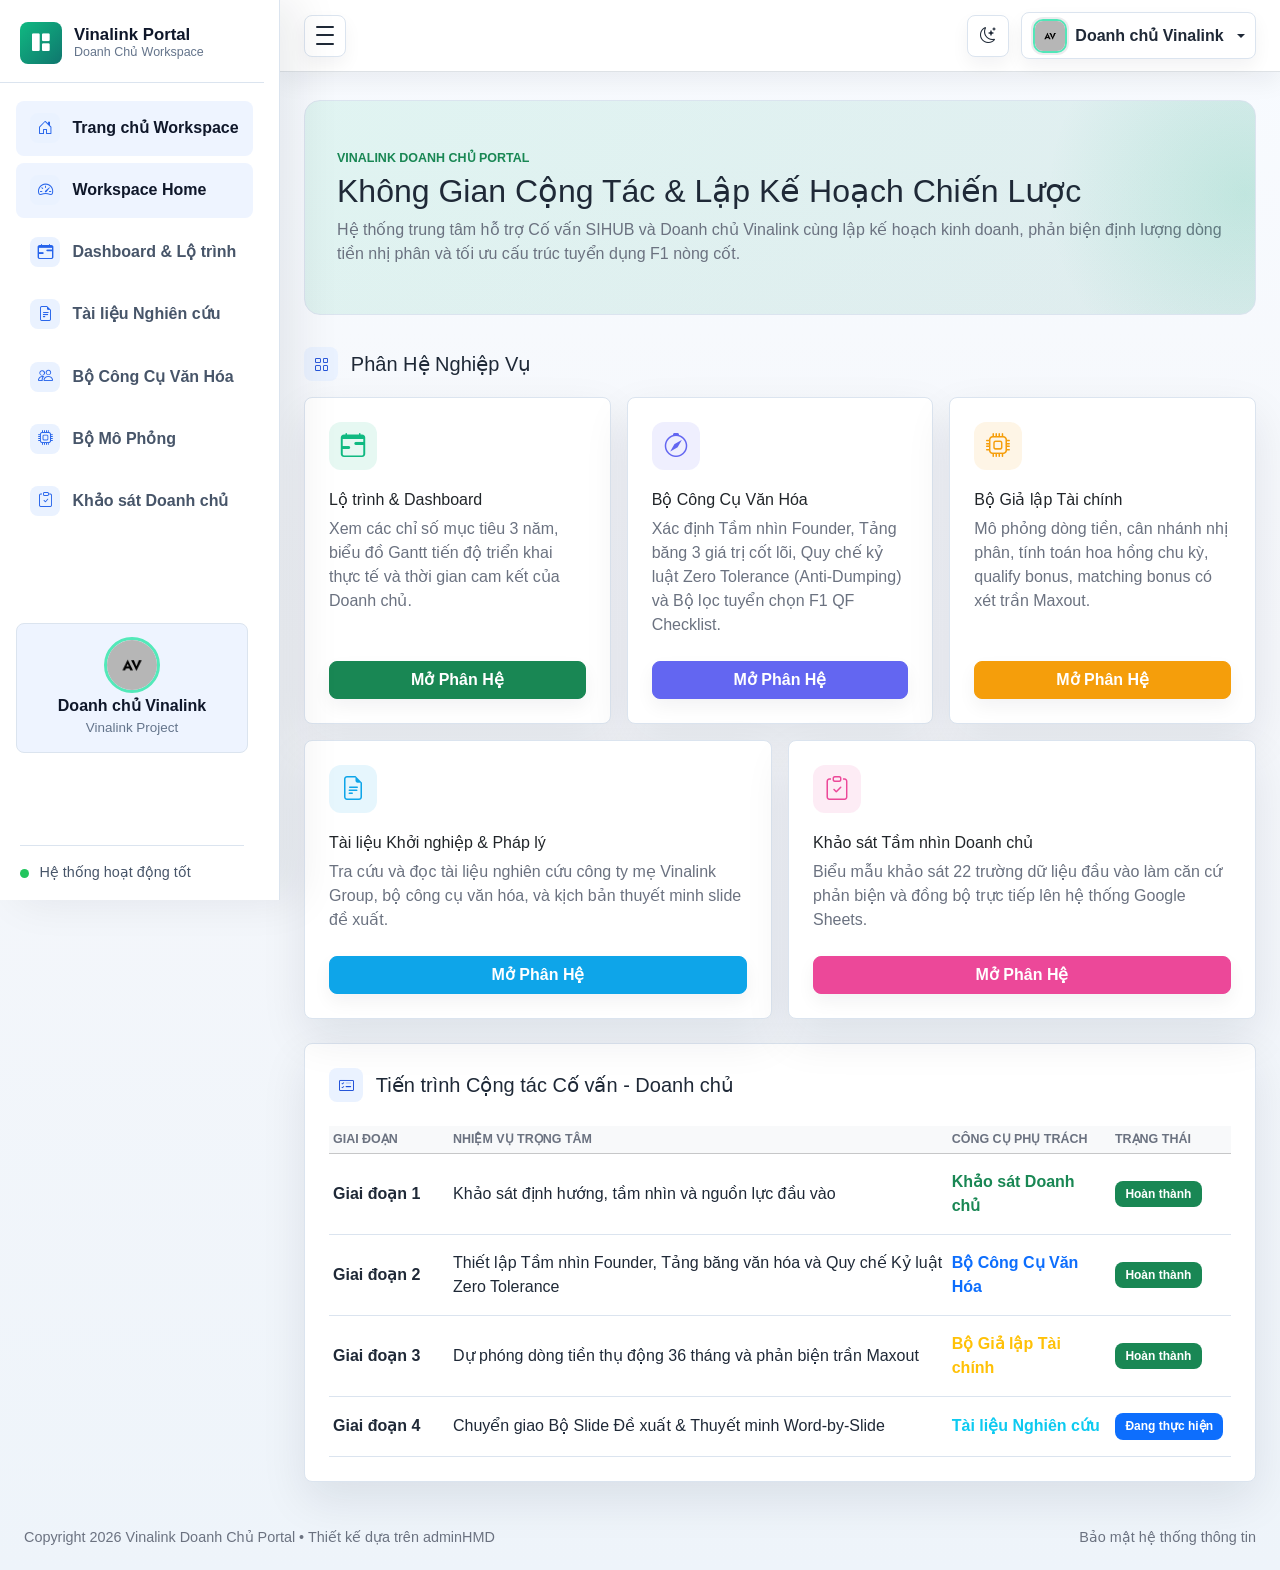
==== commit 45f0d673: "fix: add Workspace Home link across all pages and update dashboard financial metrics" ====
--- a/index.html
+++ b/index.html
@@ -80,6 +80,8 @@
       </div>
 
       <nav class="sidebar-nav">
+        <a class="nav-link active" href="index.html" aria-current="page"><span class="nav-icon"><i class="bi bi-house-door" aria-hidden="true"></i></span><span class="nav-text">Trang chủ Workspace</span></a>
+
         <a class="nav-link active" href="index.html" aria-current="page">
           <span class="nav-icon"><i class="bi bi-speedometer2" aria-hidden="true"></i></span>
           <span class="nav-text">Workspace Home</span>
